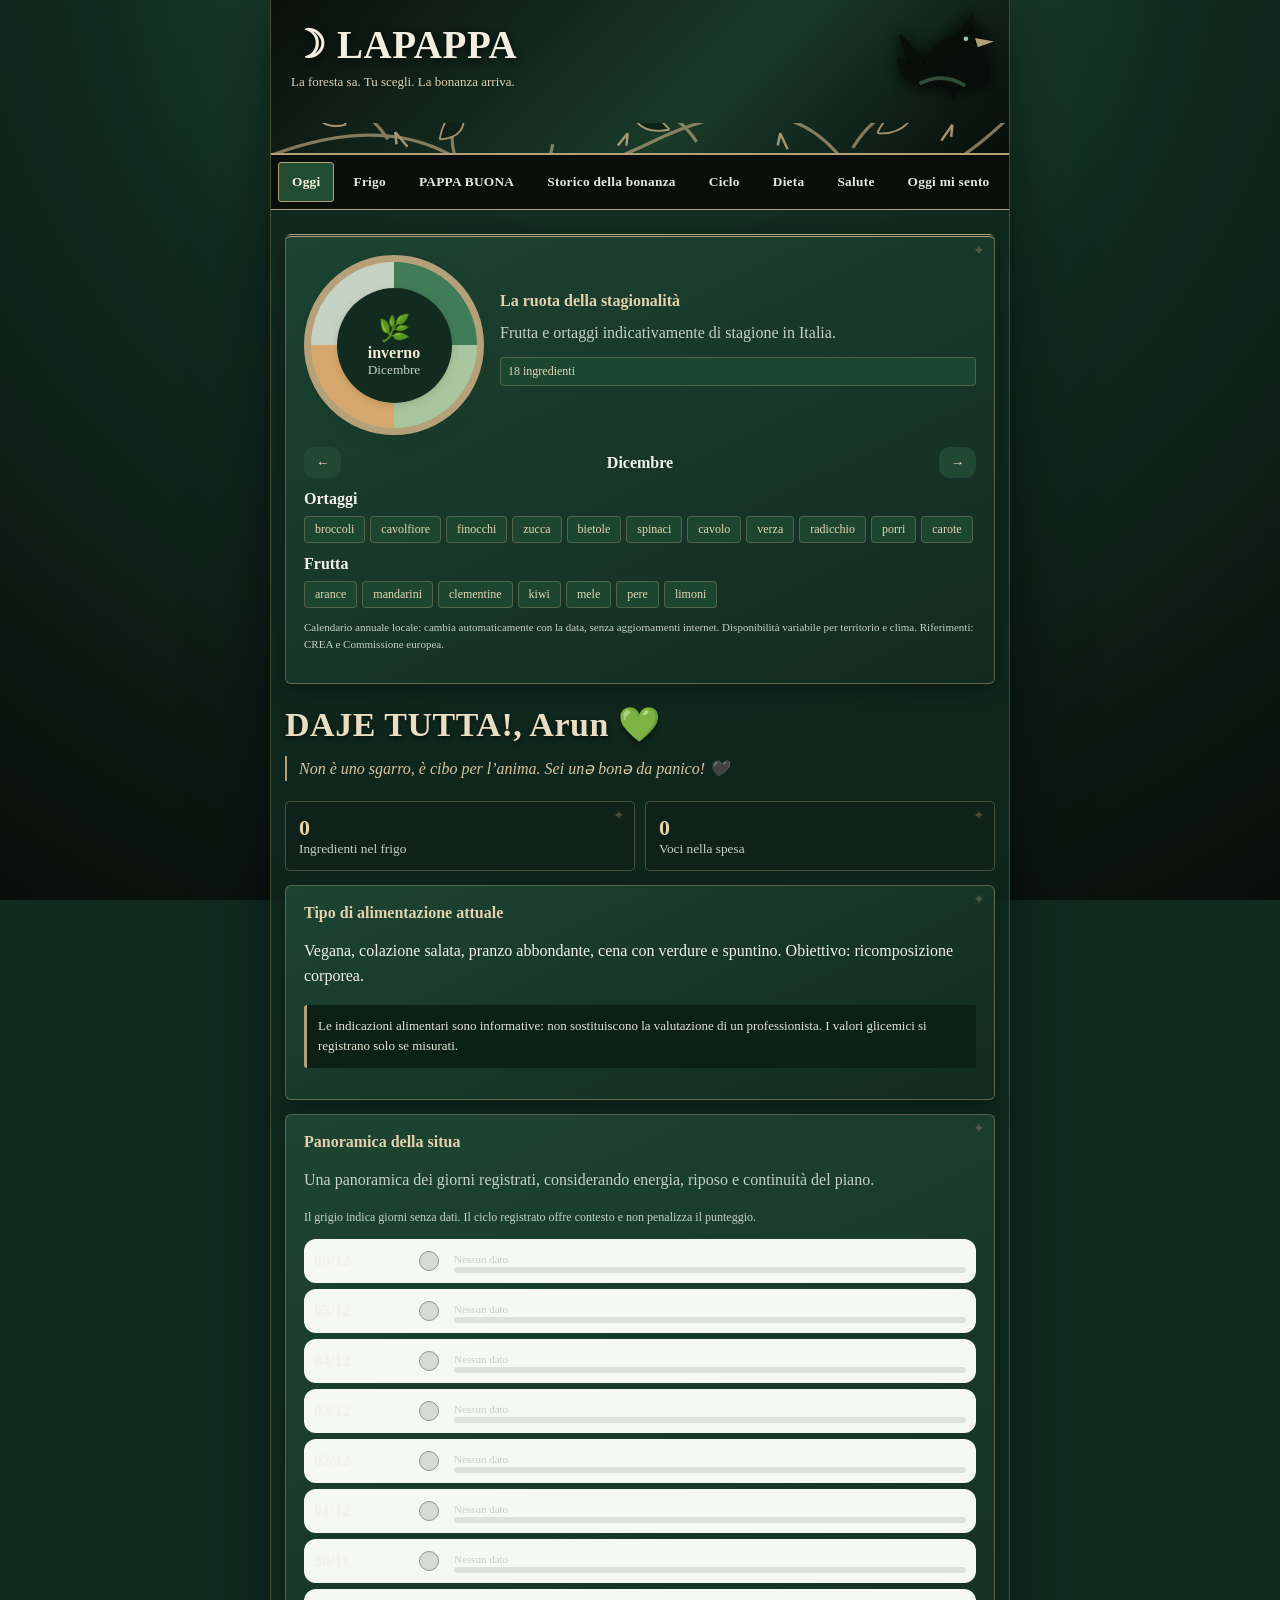
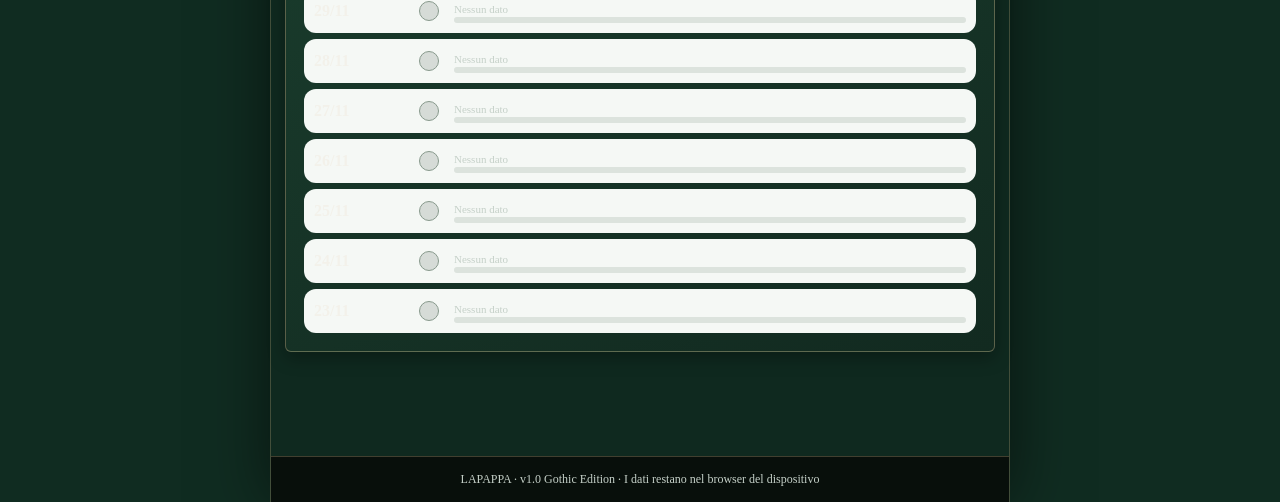
==== index.html @ c0e9f2d4 "Add files via upload" ====
<!doctype html><html lang="it"><head><meta charset="utf-8"><meta name="viewport" content="width=device-width,initial-scale=1,viewport-fit=cover"><meta name="theme-color" content="#102c21"><meta name="description" content="Frigo, ricette, salute e spesa in un unico posto"><link rel="manifest" href="manifest.webmanifest"><link rel="icon" href="icon.svg" type="image/svg+xml"><title>LAPAPPA · Gothic Edition</title><link rel="stylesheet" href="gothic.css?v=10"><style>:root{font-family:system-ui,-apple-system,sans-serif;color:#18201c;background:#102c21}*{box-sizing:border-box}body{margin:0}header{background:#153c2d;color:white;padding:22px 18px 20px}header h1{margin:0;font-size:26px;letter-spacing:-.8px}header p{margin:5px 0 0;color:#c8e1d1;font-size:13px}.shell{max-width:740px;margin:auto}nav{display:flex;overflow:auto;background:#101a15;padding:7px;gap:5px;position:sticky;top:0;z-index:3}nav button{background:transparent;color:#cbd8cf;border:0;border-radius:10px;padding:11px 13px;white-space:nowrap;font-weight:650}nav button.active{background:#78cc8d;color:#101a15}main{padding:18px 14px 90px}section{display:none}section.active{display:block}.card{background:#fff;border:1px solid #e1e6e1;border-radius:17px;padding:18px;margin:0 0 14px;box-shadow:0 2px 8px #00000008}h2{font-size:22px;margin:0 0 12px}h3{margin:0 0 10px;font-size:16px}p{line-height:1.5}.muted,small{color:#626c65}label{display:block;font-size:13px;font-weight:650;margin:10px 0 5px}input,select,textarea{width:100%;font:inherit;border:1px solid #ccd6cf;border-radius:10px;padding:11px;background:white;color:#18201c}textarea{min-height:100px}button.action{background:#1d6842;color:white;border:0;border-radius:11px;padding:12px 15px;font:inherit;font-weight:700;margin:10px 7px 0 0}button.secondary{background:#e7f1e9;color:#16472c}button.danger{background:#f7e8e7;color:#8c2823}ul{list-style:none;padding:0}li{padding:11px 0;border-bottom:1px solid #e7ece8;display:flex;justify-content:space-between;gap:8px;align-items:center}li:last-child{border:0}.pill{font-size:12px;background:#e5f4e9;color:#235b38;padding:4px 7px;border-radius:8px}.grid{display:grid;grid-template-columns:1fr 1fr;gap:10px}.metric{background:#eaf3ec;border-radius:12px;padding:13px}.metric strong{display:block;font-size:22px}.metric small{display:block}.hint{background:#eef5ef;border-left:3px solid #368a51;padding:11px;border-radius:8px;font-size:13px}.inline{display:flex;gap:8px;align-items:center}.inline input{width:auto}footer{padding:15px;text-align:center;font-size:12px;color:#667168}@media(max-width:380px){.grid{grid-template-columns:1fr}} </style></head><body><div class="shell"><header><h1>☽ LAPAPPA</h1><p>La foresta sa. Tu scegli. La bonanza arriva.</p></header><nav id="nav"></nav><main>
<section id="home"><div class="card" id="seasonalityHome"></div><h2>DAJE TUTTA!, Arun 💚</h2><p class="muted" id="brandQuote">Non è uno sgarro, è cibo per l’anima. Sei unə bonə da panico! 🖤</p><div class="grid"><div class="metric"><strong id="numFridge">0</strong><small>Ingredienti nel frigo</small></div><div class="metric"><strong id="numShop">0</strong><small>Voci nella spesa</small></div></div><div class="card" style="margin-top:14px"><h3>Tipo di alimentazione attuale</h3><p>Vegana, colazione salata, pranzo abbondante, cena con verdure e spuntino. Obiettivo: ricomposizione corporea.</p><p class="hint">Le indicazioni alimentari sono informative: non sostituiscono la valutazione di un professionista. I valori glicemici si registrano solo se misurati.</p></div><div class="card"><h3>Panoramica della situa</h3><p class="muted">Una panoramica dei giorni registrati, considerando energia, riposo e continuità del piano.</p><div id="wellbeingHome"></div></div></section>
<section id="frigo"><h2>Il mio frigo</h2><div class="card"><h3>🦇 La dispensa della foresta</h3><p class="muted">Asian market o discount: segna ciò che hai e lascialo entrare nei piatti.</p><details id="marketGuide"><summary>Ingredienti che ti piacciono e idee per ampliare le scorte</summary><p>Tofu normale, seta e affumicato · miso · shiitake, wood ear e funghi freschi · udon e noodles · riso · latte di cocco · seitan · tortellini veg · affettati vegetali · cicoria · lattuga · zucca · cetrioli · avocado · Wasa · gallette · latte di soia al cioccolato/proteico · barbecue affumicata · soia · teriyaki · sriracha · maionese veg.</p><p class="muted">Prova anche: pak choi, germogli, alghe nori, zenzero, edamame in piccole porzioni, tofu skin, daikon, soba e cavolo cinese. Verifica ingredienti e allergeni in etichetta.</p></details></div><div class="card"><label>Ingrediente</label><input id="foodName" placeholder="Es. tofu"><div class="grid"><div><label>Quantità</label><input id="foodQty" placeholder="Es. 400"></div><div><label>Unità</label><select id="foodUnit"><option>g</option><option>ml</option><option>pz</option></select></div></div><label>Scadenza (facoltativa)</label><input type="date" id="foodDate"><button class="action" onclick="addFood()">+ Aggiungi</button></div><div class="card"><h3>Disponibili</h3><ul id="foodList"></ul></div></section>
<section id="ricette"><h2>PAPPA BUONA 🍲</h2></section>
<section id="bonanza"><h2>📸 Storico della bonanza</h2><div class="card" id="bonanzaApp"></div></section>
<section id="ciclo"><h2>🌙 Calendario del ciclo</h2><div class="card" id="cicloApp"></div></section><section id="dieta"><h2>La mia dieta</h2><div class="card"><label>Alimentazione</label><select id="dietType"><option>Vegana</option><option>Vegetariana</option><option>Onnivora</option></select><label>Obiettivo</label><select id="dietGoal"><option>Ricomposizione corporea</option><option>Mantenimento</option><option>Benessere e regolarità</option></select><label>Budget settimanale (€)</label><input type="number" min="0" id="dietBudget"><label>Pasti al giorno</label><input type="number" min="1" max="8" id="dietMeals"><label>Preferenze, intolleranze e cibi da evitare</label><textarea id="dietPrefs"></textarea><button class="action" onclick="saveDiet()">Salva impostazioni</button></div></section>
<section id="salute"><h2>Salute</h2><div class="card"><p class="hint">Per ora registra solo i valori che desideri. Non pubblicare referti sensibili sul repository o su servizi esterni senza valutare la privacy. La lettura PDF automatica non è ancora disponibile.</p><label>Data dell'esame</label><input id="labDate" type="date"><label>Parametro</label><input id="labName" placeholder="Es. ferritina"><div class="grid"><div><label>Valore</label><input id="labValue" placeholder="Es. 35"></div><div><label>Unità</label><input id="labUnit" placeholder="Es. ng/mL"></div></div><label>Intervallo del laboratorio (facoltativo)</label><input id="labRange" placeholder="Es. 15–150"><button class="action" onclick="addLab()">Salva valore</button><ul id="labList"></ul></div></section>
<section id="diario"><h2>Oggi mi sento</h2><div class="card"><label>Data</label><input id="logDate" type="date"><label>Momento</label><select id="logTime"><option>Mattina</option><option>Pranzo</option><option>Pomeriggio</option><option>Sera</option></select><div class="grid"><div><label>Fame (1–10)</label><input id="logHunger" type="number" min="1" max="10" value="5"></div><div><label>Energia (1–10)</label><input id="logEnergy" type="number" min="1" max="10" value="5"></div><div><label>Gonfiore (1–10)</label><input id="logBloat" type="number" min="1" max="10" value="5"></div><div><label>Stress (1–10)</label><input id="logStress" type="number" min="1" max="10" value="5"></div></div><label>Glicemia misurata, mg/dL (facoltativa)</label><input id="logGlucose" type="number" min="0" placeholder="Solo se misurata"><button class="action" onclick="addLog()">Registra</button><ul id="logList"></ul></div><div class="card" id="sleepArea"><h3>🌙 Come hai dormito?</h3><label>Giorno del risveglio</label><input type="date" id="sleepDate"><label>Ore di sonno</label><input type="number" id="sleepHours" min="0" max="24" step="0.25" placeholder="Es. 7.5"><label>Qualità del sonno (1–5)</label><select id="sleepQuality"><option value="1">1 · Pessima</option><option value="2">2 · Scarsa</option><option value="3" selected>3 · Così così</option><option value="4">4 · Buona</option><option value="5">5 · Ottima</option></select><label>Descrizioni del sonno (puoi sceglierne più di una)</label><select id="sleepTags" multiple size="7"></select><p class="muted" style="font-size:12px">Da telefono tieni premuto o seleziona più voci dove supportato. Le descrizioni cambiano con il voto.</p><button class="action" id="sleepSave" type="button">Salva il sonno</button><div id="sleepHistory"></div></div></section>
<section id="spesa"><h2>Lista della spesa</h2><div class="card"><label>Prodotto da comprare</label><input id="shopName" placeholder="Es. lenticchie rosse"><label>Quantità</label><input id="shopQty" placeholder="Es. 500 g"><button class="action" onclick="addShop()">+ Aggiungi</button><ul id="shopList"></ul></div><div class="card"><h3>Backup dei tuoi dati</h3><p class="muted">Esporta un file JSON locale. Contiene dati in chiaro, anche sanitari: custodiscilo con attenzione.</p><button class="action secondary" onclick="exportData()">Esporta backup</button><label>Ripristina backup JSON</label><input type="file" id="restoreFile" accept="application/json,.json" onchange="restoreData(event)"><button class="action danger" onclick="clearAll()">Cancella tutti i dati</button></div></section>
</main><footer>LAPAPPA · v1.0 Gothic Edition · I dati restano nel browser del dispositivo</footer></div><script src="app.js?v=10"></script><script src="sleep.js?v=10"></script><script src="cycle.js?v=10"></script><script src="seasonality.js?v=10"></script><script src="recipes800.js?v=10"></script><script src="recipes_market.js?v=10"></script><script src="calendar.js?v=10"></script><script src="bonanza.js?v=10"></script><script src="wellbeing.js?v=10"></script></body></html>
---- gothic.css ----
/* Gothic forest · mobile-first · no external fonts or trackers. Palette 60 forest / 20 black / 15 antique bronze / 5 ivory. */
:root{--forest:#102c21;--forest-light:#1c4b35;--black:#090e0b;--bronze:#b5a079;--white:#f3f1ea;--mist:#c5d0c8;--line:#58735e;--shadow:rgba(0,0,0,.3);font-family:Georgia,"Times New Roman",serif!important;color:var(--white)!important;background:var(--forest)!important;color-scheme:dark}
body{background:radial-gradient(circle at 50% -10%,#326145 0%,#102c21 45%,#090e0b 100%) fixed!important;color:var(--white)!important;min-height:100vh}
.shell{max-width:920px;border-left:1px solid #b5a0794f;border-right:1px solid #b5a0794f;min-height:100vh;background:#10291fd9;box-shadow:0 0 60px #0008}
header{background:linear-gradient(135deg,#0a100c,#193a29 60%,#080d09)!important;min-height:155px;position:relative;overflow:hidden;border-bottom:2px solid var(--bronze);padding:23px 100px 35px 20px!important}
header:before{content:"";position:absolute;right:-8px;top:0;width:126px;height:120px;background:url('raven.svg') center/contain no-repeat;filter:drop-shadow(0 0 8px #000);opacity:.94;pointer-events:none}
header:after{content:"";position:absolute;bottom:-15px;left:0;width:100%;height:45px;background:url('bramble.svg') center/cover no-repeat;pointer-events:none;opacity:.9}
header h1{font-size:clamp(25px,5.4vw,39px)!important;line-height:1.13;letter-spacing:.015em!important;color:#f4eee0!important;text-shadow:0 2px 8px #000c}
header p{color:#dfd1b4!important;font-size:13px!important;line-height:1.5}
nav{background:#080f0b!important;border-bottom:1px solid var(--bronze);scrollbar-color:#b5a079 #0b190f}
nav button{font-family:Georgia,serif!important;color:#e6e8df!important;border-radius:3px!important;border:1px solid transparent!important;letter-spacing:.02em}
nav button.active{background:#234c35!important;color:#f9f1dc!important;border:1px solid var(--bronze)!important}
main{padding-top:24px!important}
main>section>h2, main>section>h2:first-child{font-size:clamp(25px,5vw,34px)!important;font-weight:700;color:#e9ddc2!important;letter-spacing:.015em;text-shadow:0 2px 4px #0009}
h2,h3{font-family:Georgia,serif!important}h3{color:#e3d2ac!important}p{line-height:1.58!important}
.card{position:relative;background:linear-gradient(155deg,#1d4432,#122a20)!important;border:1px solid #b5a07970!important;border-radius:6px!important;color:var(--white)!important;box-shadow:0 6px 18px var(--shadow)!important}
.card::before,.metric::before{content:"✦";position:absolute;top:5px;right:9px;color:#b5a07955;font-size:14px;pointer-events:none}
.metric{position:relative;background:#0e2219!important;border:1px solid #8d896d77;border-radius:5px!important}.metric strong{color:#e5d3ac!important}
.muted,small,.minicap,footer{color:#c5d0c8!important}label{color:#ebe3d0!important}input,select,textarea{background:#091b13!important;border:1px solid #8da08d!important;color:#f6f3e9!important;border-radius:4px!important}input::placeholder,textarea::placeholder{color:#a4b1a6!important}option{background:#102c21;color:#fff}input:focus,select:focus,textarea:focus,button:focus-visible{outline:2px solid #d1b880!important;outline-offset:2px}
button.action{background:#32694a!important;border:1px solid #c0aa7e!important;color:#fff8e7!important;border-radius:4px!important;font-family:Georgia,serif!important;box-shadow:0 3px 0 #07140c!important}button.action.secondary{background:#173b2a!important;color:#f3e8d2!important}button.action.danger{background:#492626!important;border-color:#c39a90!important}button:disabled{opacity:.45!important}
.pill,.season-chip{background:#1d4631!important;color:#e4d5b3!important;border:1px solid #b5a07955!important;border-radius:4px!important}
.hint,.inline-note{background:#0b2117!important;border-left:3px solid #b5a079!important;color:#e2e3d7!important;border-radius:3px!important}
li{border-bottom-color:#a3a48a55!important}footer{background:#080f0b;border-top:1px solid #b5a07955}
.weekbar .daytab,.daytab{background:#11281d!important;color:#f1e9d7!important;border-color:#a2916c!important;border-radius:4px!important}.daytab.on{background:#3a6b48!important;color:white!important}
.mealcard{background:#0f281c!important;border-color:#987e5c!important;border-radius:5px!important}.mealcard summary{color:#f2eadd!important}.mealbody{color:#e7ede3!important}.missing{color:#e6c59e!important}
.qualityTrack{background:#08160f!important}.qualityTrack>div{background:linear-gradient(90deg,#4d7b55,#a7b78b)!important}.scoreBig{color:#e0d0a9!important}.season-wheel{border-color:#b5a079!important}.season-core{background:#112b1f!important;color:#f5e9d4!important}.season-months button{background:#214832!important;color:#f1e4ca!important;border:1px solid #b5a07966}
#home>h2{margin-top:20px}#home>.grid{margin-top:18px}#seasonalityHome{border-top:3px double #b5a079!important}
#brandQuote{font-style:italic;color:#d7c49f!important;border-left:2px solid #b5a079;padding-left:12px;margin:8px 0 20px}
#marketGuide{margin-top:12px}#marketGuide summary{cursor:pointer;font-weight:bold;color:#e6d5b4;padding:5px 0}#marketGuide .season-chip{display:inline-block;margin:3px}
.sauce-note{background:#2a311f;border-left:3px solid #c5a46b;padding:12px;border-radius:3px;margin:12px 0;font-size:13px;color:#f3e5c7}
@media(max-width:520px){header{padding-right:90px!important}header:before{width:92px;height:95px}nav button{padding:9px 10px!important}.card{padding:14px!important}main{padding:15px 11px 80px!important}}
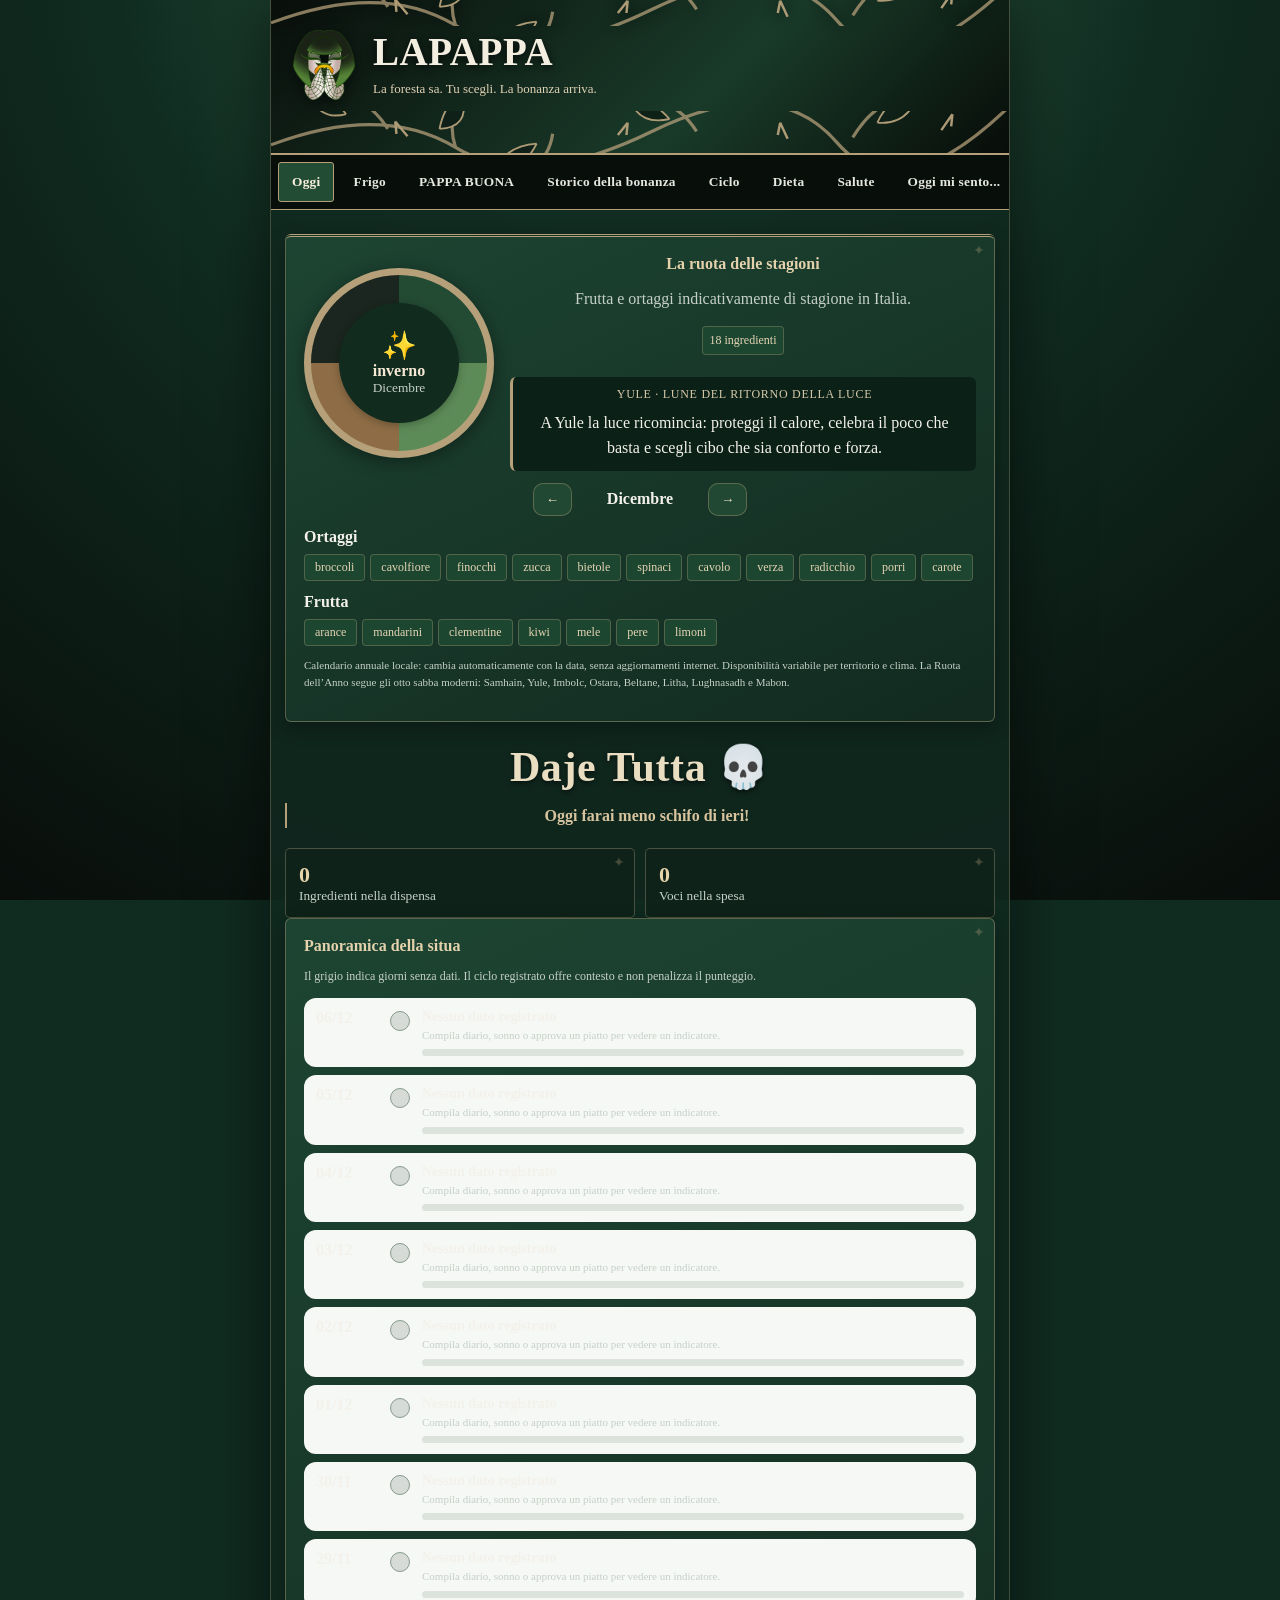
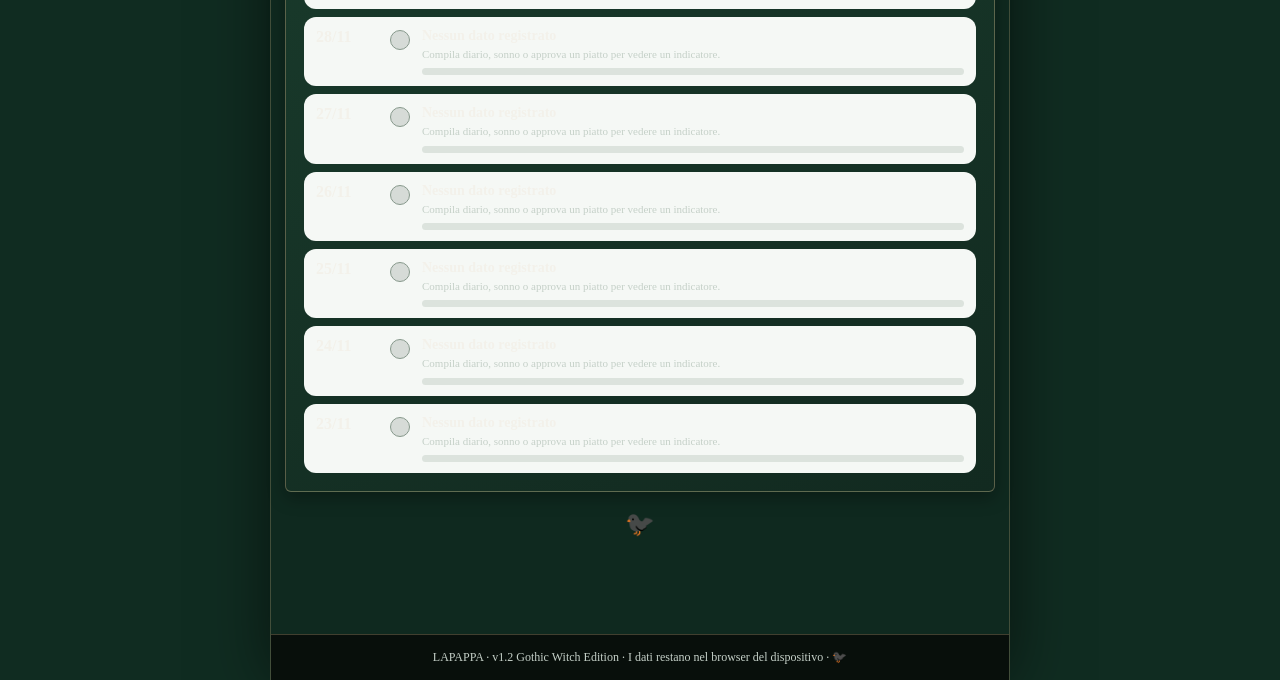
==== commit 7d9fa3d6: "Add files via upload" ====
--- a/index.html
+++ b/index.html
@@ -1,10 +1,11 @@
-<!doctype html><html lang="it"><head><meta charset="utf-8"><meta name="viewport" content="width=device-width,initial-scale=1,viewport-fit=cover"><meta name="theme-color" content="#102c21"><meta name="description" content="Frigo, ricette, salute e spesa in un unico posto"><link rel="manifest" href="manifest.webmanifest"><link rel="icon" href="icon.svg" type="image/svg+xml"><title>LAPAPPA · Gothic Edition</title><link rel="stylesheet" href="gothic.css?v=10"><style>:root{font-family:system-ui,-apple-system,sans-serif;color:#18201c;background:#102c21}*{box-sizing:border-box}body{margin:0}header{background:#153c2d;color:white;padding:22px 18px 20px}header h1{margin:0;font-size:26px;letter-spacing:-.8px}header p{margin:5px 0 0;color:#c8e1d1;font-size:13px}.shell{max-width:740px;margin:auto}nav{display:flex;overflow:auto;background:#101a15;padding:7px;gap:5px;position:sticky;top:0;z-index:3}nav button{background:transparent;color:#cbd8cf;border:0;border-radius:10px;padding:11px 13px;white-space:nowrap;font-weight:650}nav button.active{background:#78cc8d;color:#101a15}main{padding:18px 14px 90px}section{display:none}section.active{display:block}.card{background:#fff;border:1px solid #e1e6e1;border-radius:17px;padding:18px;margin:0 0 14px;box-shadow:0 2px 8px #00000008}h2{font-size:22px;margin:0 0 12px}h3{margin:0 0 10px;font-size:16px}p{line-height:1.5}.muted,small{color:#626c65}label{display:block;font-size:13px;font-weight:650;margin:10px 0 5px}input,select,textarea{width:100%;font:inherit;border:1px solid #ccd6cf;border-radius:10px;padding:11px;background:white;color:#18201c}textarea{min-height:100px}button.action{background:#1d6842;color:white;border:0;border-radius:11px;padding:12px 15px;font:inherit;font-weight:700;margin:10px 7px 0 0}button.secondary{background:#e7f1e9;color:#16472c}button.danger{background:#f7e8e7;color:#8c2823}ul{list-style:none;padding:0}li{padding:11px 0;border-bottom:1px solid #e7ece8;display:flex;justify-content:space-between;gap:8px;align-items:center}li:last-child{border:0}.pill{font-size:12px;background:#e5f4e9;color:#235b38;padding:4px 7px;border-radius:8px}.grid{display:grid;grid-template-columns:1fr 1fr;gap:10px}.metric{background:#eaf3ec;border-radius:12px;padding:13px}.metric strong{display:block;font-size:22px}.metric small{display:block}.hint{background:#eef5ef;border-left:3px solid #368a51;padding:11px;border-radius:8px;font-size:13px}.inline{display:flex;gap:8px;align-items:center}.inline input{width:auto}footer{padding:15px;text-align:center;font-size:12px;color:#667168}@media(max-width:380px){.grid{grid-template-columns:1fr}} </style></head><body><div class="shell"><header><h1>☽ LAPAPPA</h1><p>La foresta sa. Tu scegli. La bonanza arriva.</p></header><nav id="nav"></nav><main>
-<section id="home"><div class="card" id="seasonalityHome"></div><h2>DAJE TUTTA!, Arun 💚</h2><p class="muted" id="brandQuote">Non è uno sgarro, è cibo per l’anima. Sei unə bonə da panico! 🖤</p><div class="grid"><div class="metric"><strong id="numFridge">0</strong><small>Ingredienti nel frigo</small></div><div class="metric"><strong id="numShop">0</strong><small>Voci nella spesa</small></div></div><div class="card" style="margin-top:14px"><h3>Tipo di alimentazione attuale</h3><p>Vegana, colazione salata, pranzo abbondante, cena con verdure e spuntino. Obiettivo: ricomposizione corporea.</p><p class="hint">Le indicazioni alimentari sono informative: non sostituiscono la valutazione di un professionista. I valori glicemici si registrano solo se misurati.</p></div><div class="card"><h3>Panoramica della situa</h3><p class="muted">Una panoramica dei giorni registrati, considerando energia, riposo e continuità del piano.</p><div id="wellbeingHome"></div></div></section>
-<section id="frigo"><h2>Il mio frigo</h2><div class="card"><h3>🦇 La dispensa della foresta</h3><p class="muted">Asian market o discount: segna ciò che hai e lascialo entrare nei piatti.</p><details id="marketGuide"><summary>Ingredienti che ti piacciono e idee per ampliare le scorte</summary><p>Tofu normale, seta e affumicato · miso · shiitake, wood ear e funghi freschi · udon e noodles · riso · latte di cocco · seitan · tortellini veg · affettati vegetali · cicoria · lattuga · zucca · cetrioli · avocado · Wasa · gallette · latte di soia al cioccolato/proteico · barbecue affumicata · soia · teriyaki · sriracha · maionese veg.</p><p class="muted">Prova anche: pak choi, germogli, alghe nori, zenzero, edamame in piccole porzioni, tofu skin, daikon, soba e cavolo cinese. Verifica ingredienti e allergeni in etichetta.</p></details></div><div class="card"><label>Ingrediente</label><input id="foodName" placeholder="Es. tofu"><div class="grid"><div><label>Quantità</label><input id="foodQty" placeholder="Es. 400"></div><div><label>Unità</label><select id="foodUnit"><option>g</option><option>ml</option><option>pz</option></select></div></div><label>Scadenza (facoltativa)</label><input type="date" id="foodDate"><button class="action" onclick="addFood()">+ Aggiungi</button></div><div class="card"><h3>Disponibili</h3><ul id="foodList"></ul></div></section>
+<!doctype html><html lang="it"><head><meta charset="utf-8"><meta name="viewport" content="width=device-width,initial-scale=1,viewport-fit=cover"><meta name="theme-color" content="#102c21"><meta name="description" content="Frigo, ricette, salute e spesa in un unico posto"><link rel="manifest" href="manifest.webmanifest"><link rel="icon" href="lapappa-logo-192.png" type="image/png"><title>LAPAPPA · Gothic Witch Edition</title><link rel="stylesheet" href="gothic.css?v=12"><style>:root{font-family:system-ui,-apple-system,sans-serif;color:#18201c;background:#102c21}*{box-sizing:border-box}body{margin:0}header{background:#153c2d;color:white;padding:22px 18px 20px}header h1{margin:0;font-size:26px;letter-spacing:-.8px}header p{margin:5px 0 0;color:#c8e1d1;font-size:13px}.shell{max-width:740px;margin:auto}nav{display:flex;overflow:auto;background:#101a15;padding:7px;gap:5px;position:sticky;top:0;z-index:3}nav button{background:transparent;color:#cbd8cf;border:0;border-radius:10px;padding:11px 13px;white-space:nowrap;font-weight:650}nav button.active{background:#78cc8d;color:#101a15}main{padding:18px 14px 90px}section{display:none}section.active{display:block}.card{background:#fff;border:1px solid #e1e6e1;border-radius:17px;padding:18px;margin:0 0 14px;box-shadow:0 2px 8px #00000008}h2{font-size:22px;margin:0 0 12px}h3{margin:0 0 10px;font-size:16px}p{line-height:1.5}.muted,small{color:#626c65}label{display:block;font-size:13px;font-weight:650;margin:10px 0 5px}input,select,textarea{width:100%;font:inherit;border:1px solid #ccd6cf;border-radius:10px;padding:11px;background:white;color:#18201c}textarea{min-height:100px}button.action{background:#1d6842;color:white;border:0;border-radius:11px;padding:12px 15px;font:inherit;font-weight:700;margin:10px 7px 0 0}button.secondary{background:#e7f1e9;color:#16472c}button.danger{background:#f7e8e7;color:#8c2823}ul{list-style:none;padding:0}li{padding:11px 0;border-bottom:1px solid #e7ece8;display:flex;justify-content:space-between;gap:8px;align-items:center}li:last-child{border:0}.pill{font-size:12px;background:#e5f4e9;color:#235b38;padding:4px 7px;border-radius:8px}.grid{display:grid;grid-template-columns:1fr 1fr;gap:10px}.metric{background:#eaf3ec;border-radius:12px;padding:13px}.metric strong{display:block;font-size:22px}.metric small{display:block}.hint{background:#eef5ef;border-left:3px solid #368a51;padding:11px;border-radius:8px;font-size:13px}.inline{display:flex;gap:8px;align-items:center}.inline input{width:auto}footer{padding:15px;text-align:center;font-size:12px;color:#667168}@media(max-width:380px){.grid{grid-template-columns:1fr}}</style></head><body><div class="shell"><header><div class="brandwrap"><img src="lapappa-logo.png" alt="Logo LAPAPPA" class="brand-logo"><div><h1>LAPAPPA</h1><p>La foresta sa. Tu scegli. La bonanza arriva.</p></div></div></header><nav id="nav"></nav><main>
+<section id="home"><div class="card" id="seasonalityHome"></div><h2>Daje Tutta 💀</h2><p class="muted" id="brandQuote">Oggi farai meno schifo di ieri!</p><div class="grid"><div class="metric"><strong id="numFridge">0</strong><small>Ingredienti nella dispensa</small></div><div class="metric"><strong id="numShop">0</strong><small>Voci nella spesa</small></div></div><div class="card"><h3>Panoramica della situa</h3><div id="wellbeingHome"></div></div></section>
+<section id="frigo"><h2>La tua dispensa</h2><div class="card"><h3>🧺 La pappa più magica nasce dagli ingredienti più vari!</h3><p class="muted">Segna gli ingredienti che ti piacciono e lascia che entrino nei tuoi piatti.</p><details id="marketGuide"><summary>Ingredienti che ti piacciono</summary><p>Tofu normale, seta e affumicato · miso · shiitake, wood ear e funghi freschi · udon e noodles · riso · latte di cocco · seitan · tortellini veg · affettati vegetali · cicoria · lattuga · zucca · cetrioli · avocado · Wasa · gallette · latte di soia al cioccolato/proteico · barbecue affumicata · soia · teriyaki · sriracha · maionese veg.</p><p class="muted">Puoi aggiungere anche pak choi, germogli, alghe nori, zenzero, tofu skin, daikon, soba e cavolo cinese.</p></details></div><div class="card"><label>Ingrediente</label><input id="foodName" placeholder="Es. tofu"><div class="grid"><div><label>Quantità</label><input id="foodQty" placeholder="Es. 400"></div><div><label>Unità</label><select id="foodUnit"><option>g</option><option>ml</option><option>pz</option></select></div></div><label>Scadenza (facoltativa)</label><input type="date" id="foodDate"><button class="action" onclick="addFood()">+ Aggiungi</button></div><div class="card pantry-card"><h3>Scaffali della dispensa</h3><ul id="foodList"></ul></div></section>
 <section id="ricette"><h2>PAPPA BUONA 🍲</h2></section>
 <section id="bonanza"><h2>📸 Storico della bonanza</h2><div class="card" id="bonanzaApp"></div></section>
-<section id="ciclo"><h2>🌙 Calendario del ciclo</h2><div class="card" id="cicloApp"></div></section><section id="dieta"><h2>La mia dieta</h2><div class="card"><label>Alimentazione</label><select id="dietType"><option>Vegana</option><option>Vegetariana</option><option>Onnivora</option></select><label>Obiettivo</label><select id="dietGoal"><option>Ricomposizione corporea</option><option>Mantenimento</option><option>Benessere e regolarità</option></select><label>Budget settimanale (€)</label><input type="number" min="0" id="dietBudget"><label>Pasti al giorno</label><input type="number" min="1" max="8" id="dietMeals"><label>Preferenze, intolleranze e cibi da evitare</label><textarea id="dietPrefs"></textarea><button class="action" onclick="saveDiet()">Salva impostazioni</button></div></section>
+<section id="ciclo"><h2>🌙 Calendario del ciclo</h2><div class="card" id="cicloApp"></div></section>
+<section id="dieta"><h2>La mia dieta</h2><div class="card"><label>Alimentazione</label><select id="dietType"><option>Vegana</option><option>Vegetariana</option><option>Onnivora</option></select><label>Obiettivo</label><select id="dietGoal"><option>Ricomposizione corporea</option><option>Mantenimento</option><option>Benessere e regolarità</option></select><label>Budget settimanale (€)</label><input type="number" min="0" id="dietBudget"><label>Pasti al giorno</label><input type="number" min="1" max="8" id="dietMeals"><label>Preferenze, intolleranze e cibi da evitare</label><textarea id="dietPrefs"></textarea><button class="action" onclick="saveDiet()">Salva impostazioni</button></div></section>
 <section id="salute"><h2>Salute</h2><div class="card"><p class="hint">Per ora registra solo i valori che desideri. Non pubblicare referti sensibili sul repository o su servizi esterni senza valutare la privacy. La lettura PDF automatica non è ancora disponibile.</p><label>Data dell'esame</label><input id="labDate" type="date"><label>Parametro</label><input id="labName" placeholder="Es. ferritina"><div class="grid"><div><label>Valore</label><input id="labValue" placeholder="Es. 35"></div><div><label>Unità</label><input id="labUnit" placeholder="Es. ng/mL"></div></div><label>Intervallo del laboratorio (facoltativo)</label><input id="labRange" placeholder="Es. 15–150"><button class="action" onclick="addLab()">Salva valore</button><ul id="labList"></ul></div></section>
-<section id="diario"><h2>Oggi mi sento</h2><div class="card"><label>Data</label><input id="logDate" type="date"><label>Momento</label><select id="logTime"><option>Mattina</option><option>Pranzo</option><option>Pomeriggio</option><option>Sera</option></select><div class="grid"><div><label>Fame (1–10)</label><input id="logHunger" type="number" min="1" max="10" value="5"></div><div><label>Energia (1–10)</label><input id="logEnergy" type="number" min="1" max="10" value="5"></div><div><label>Gonfiore (1–10)</label><input id="logBloat" type="number" min="1" max="10" value="5"></div><div><label>Stress (1–10)</label><input id="logStress" type="number" min="1" max="10" value="5"></div></div><label>Glicemia misurata, mg/dL (facoltativa)</label><input id="logGlucose" type="number" min="0" placeholder="Solo se misurata"><button class="action" onclick="addLog()">Registra</button><ul id="logList"></ul></div><div class="card" id="sleepArea"><h3>🌙 Come hai dormito?</h3><label>Giorno del risveglio</label><input type="date" id="sleepDate"><label>Ore di sonno</label><input type="number" id="sleepHours" min="0" max="24" step="0.25" placeholder="Es. 7.5"><label>Qualità del sonno (1–5)</label><select id="sleepQuality"><option value="1">1 · Pessima</option><option value="2">2 · Scarsa</option><option value="3" selected>3 · Così così</option><option value="4">4 · Buona</option><option value="5">5 · Ottima</option></select><label>Descrizioni del sonno (puoi sceglierne più di una)</label><select id="sleepTags" multiple size="7"></select><p class="muted" style="font-size:12px">Da telefono tieni premuto o seleziona più voci dove supportato. Le descrizioni cambiano con il voto.</p><button class="action" id="sleepSave" type="button">Salva il sonno</button><div id="sleepHistory"></div></div></section>
-<section id="spesa"><h2>Lista della spesa</h2><div class="card"><label>Prodotto da comprare</label><input id="shopName" placeholder="Es. lenticchie rosse"><label>Quantità</label><input id="shopQty" placeholder="Es. 500 g"><button class="action" onclick="addShop()">+ Aggiungi</button><ul id="shopList"></ul></div><div class="card"><h3>Backup dei tuoi dati</h3><p class="muted">Esporta un file JSON locale. Contiene dati in chiaro, anche sanitari: custodiscilo con attenzione.</p><button class="action secondary" onclick="exportData()">Esporta backup</button><label>Ripristina backup JSON</label><input type="file" id="restoreFile" accept="application/json,.json" onchange="restoreData(event)"><button class="action danger" onclick="clearAll()">Cancella tutti i dati</button></div></section>
-</main><footer>LAPAPPA · v1.0 Gothic Edition · I dati restano nel browser del dispositivo</footer></div><script src="app.js?v=10"></script><script src="sleep.js?v=10"></script><script src="cycle.js?v=10"></script><script src="seasonality.js?v=10"></script><script src="recipes800.js?v=10"></script><script src="recipes_market.js?v=10"></script><script src="calendar.js?v=10"></script><script src="bonanza.js?v=10"></script><script src="wellbeing.js?v=10"></script></body></html>
+<section id="diario"><h2>Oggi mi sento...</h2><div class="card"><label>Data</label><input id="logDate" type="date"><label>Momento</label><select id="logTime"><option>Mattina</option><option>Pranzo</option><option>Pomeriggio</option><option>Sera</option></select><div class="grid"><div><label>Fame (1–10)</label><input id="logHunger" type="number" min="1" max="10" value="5"></div><div><label>Energia (1–10)</label><input id="logEnergy" type="number" min="1" max="10" value="5"></div><div><label>Gonfiore (1–10)</label><input id="logBloat" type="number" min="1" max="10" value="5"></div><div><label>Stress (1–10)</label><input id="logStress" type="number" min="1" max="10" value="5"></div></div><label>Glicemia misurata, mg/dL (facoltativa)</label><input id="logGlucose" type="number" min="0" placeholder="Solo se misurata"><button class="action" onclick="addLog()">Registra</button><ul id="logList"></ul></div><div class="card" id="sleepArea"><h3>🌙 Come hai dormito?</h3><label>Giorno del risveglio</label><input type="date" id="sleepDate"><label>Ore di sonno</label><input type="number" id="sleepHours" min="0" max="24" step="0.25" placeholder="Es. 7.5"><label>Qualità del sonno (1–5)</label><select id="sleepQuality"><option value="1">1 · Pessima</option><option value="2">2 · Scarsa</option><option value="3" selected>3 · Così così</option><option value="4">4 · Buona</option><option value="5">5 · Ottima</option></select><label>Descrizioni del sonno (puoi sceglierne più di una)</label><select id="sleepTags" multiple size="7"></select><p class="muted" style="font-size:12px">Da telefono tieni premuto o seleziona più voci dove supportato. Le descrizioni cambiano con il voto.</p><button class="action" id="sleepSave" type="button">Salva il sonno</button><div id="sleepHistory"></div></div></section>
+<section id="spesa"><h2>Lista della spesa</h2><div class="card"><label>Prodotto da comprare</label><input id="shopName" placeholder="Es. lenticchie rosse"><label>Quantità</label><input id="shopQty" placeholder="Es. 500 g"><button class="action" onclick="addShop()">+ Aggiungi</button><ul id="shopList"></ul></div></section>
+</main><footer>LAPAPPA · v1.2 Gothic Witch Edition · I dati restano nel browser del dispositivo · 🐦‍⬛</footer></div><script src="app.js?v=12"></script><script src="sleep.js?v=12"></script><script src="cycle.js?v=12"></script><script src="seasonality.js?v=12"></script><script src="recipes800.js?v=12"></script><script src="recipes_market.js?v=12"></script><script src="calendar.js?v=12"></script><script src="bonanza.js?v=12"></script><script src="wellbeing.js?v=12"></script></body></html>
--- a/gothic.css
+++ b/gothic.css
@@ -29,3 +29,32 @@
 #marketGuide{margin-top:12px}#marketGuide summary{cursor:pointer;font-weight:bold;color:#e6d5b4;padding:5px 0}#marketGuide .season-chip{display:inline-block;margin:3px}
 .sauce-note{background:#2a311f;border-left:3px solid #c5a46b;padding:12px;border-radius:3px;margin:12px 0;font-size:13px;color:#f3e5c7}
 @media(max-width:520px){header{padding-right:90px!important}header:before{width:92px;height:95px}nav button{padding:9px 10px!important}.card{padding:14px!important}main{padding:15px 11px 80px!important}}
+
+
+/* v1.2 witchy restyle */
+header{padding:20px 18px 28px!important}
+header:before{content:"";position:absolute;top:0;left:0;width:100%;height:26px;background:url('bramble.svg') center/cover repeat-x;opacity:.95}
+header:after{content:"";position:absolute;bottom:-6px;left:0;width:100%;height:48px;background:url('bramble.svg') center/cover repeat-x;opacity:.95}
+.brandwrap{display:flex;align-items:center;gap:14px;position:relative;z-index:1;padding-top:10px}
+.brand-logo{width:70px;height:70px;object-fit:contain;filter:drop-shadow(0 4px 8px #0008)}
+header h1{margin:0}
+.season-layout{justify-content:center;text-align:center}
+.season-layout>div:last-child{display:flex;flex-direction:column;align-items:center}
+.season-months{justify-content:center}
+.season-wheel{margin-inline:auto}
+#home>h2{text-align:center;font-size:clamp(30px,6vw,42px)!important}
+#brandQuote{text-align:center;font-weight:700;font-style:normal}
+section::after{content:"🐦‍⬛";display:block;text-align:center;font-size:24px;opacity:.9;margin:18px 0 6px}
+#foodList{display:grid;gap:12px}
+#foodList li{display:block;border:1px solid #6b4d2d!important;border-radius:8px;padding:12px 14px;background:linear-gradient(180deg,#8c6239,#6f4b2b 58%,#5d3e23);box-shadow:inset 0 2px 0 #b28753;color:#fff4de}
+#foodList li .pill{display:inline-block;margin-left:6px;background:#f4ead5!important;color:#49321c!important;border-color:#6f4b2b!important}
+#foodList li small{display:block;color:#f1dfbf!important;margin-top:6px}
+.pantry-card{background:linear-gradient(180deg,#2d1d12,#1a120d)!important}
+.mealcard{background:linear-gradient(180deg,#173124,#102118)!important;border-color:#c0aa7e!important}
+.mealcard summary{align-items:center}
+.mealhead{display:flex;align-items:center;gap:12px}
+.meal-sticker{width:38px;height:38px;border-radius:8px;background:#23402d;border:1px solid #b5a079;display:flex;align-items:center;justify-content:center;font-size:20px;flex:0 0 38px;box-shadow:inset 0 1px 0 #ffffff1a}
+.mealtext small{color:#d6ccb7}
+.mealbody{background:#0d1c15;border-top:1px solid #b5a07933}
+.extra-quote{font-weight:700;color:#e9ddc2!important}
+@media(max-width:520px){.brand-logo{width:58px;height:58px}.brandwrap{gap:10px}}
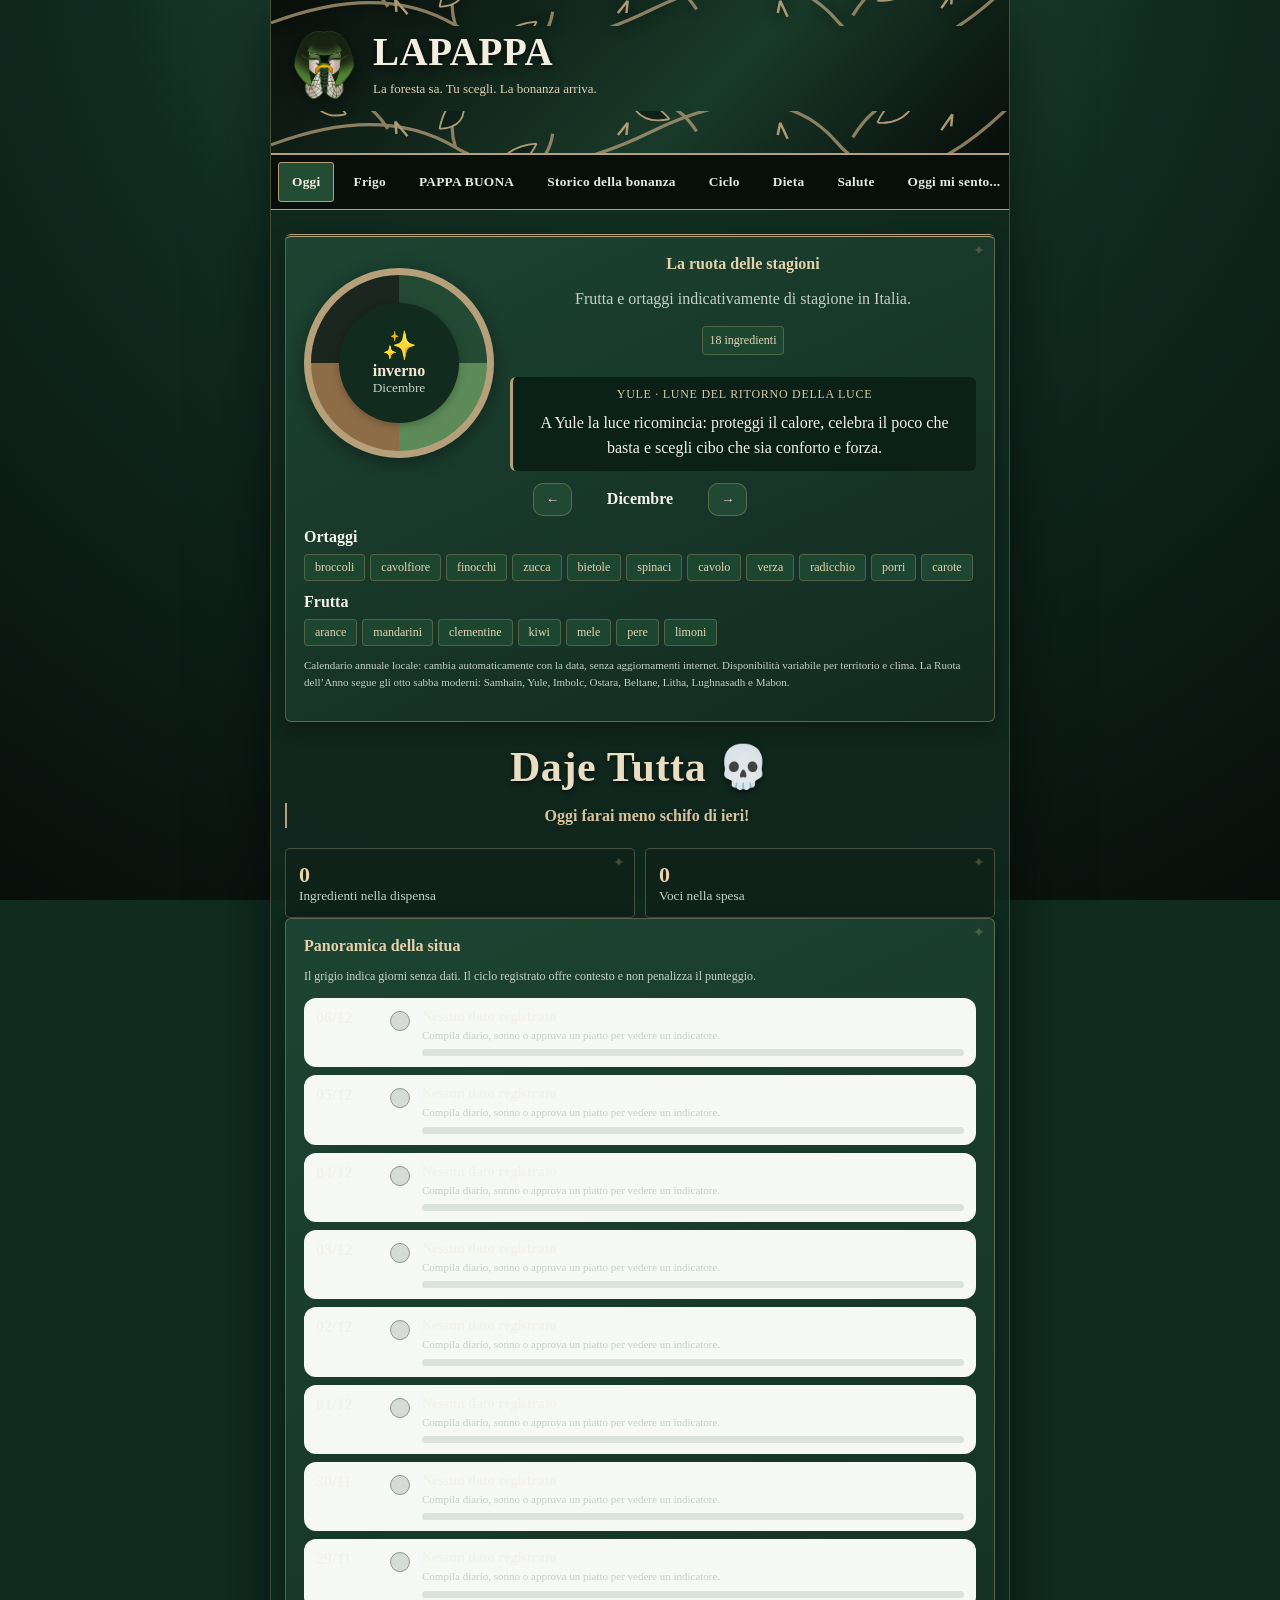
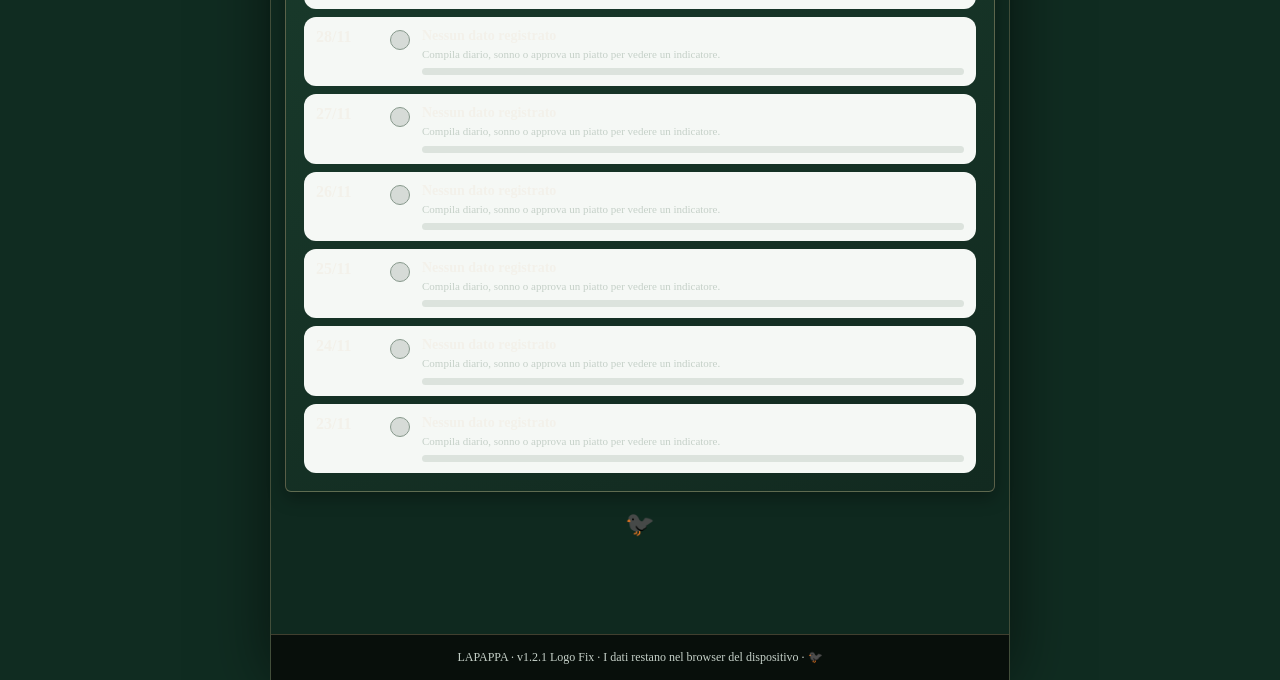
==== commit b7ae4535: "Add files via upload" ====
--- a/index.html
+++ b/index.html
@@ -1,4 +1,4 @@
-<!doctype html><html lang="it"><head><meta charset="utf-8"><meta name="viewport" content="width=device-width,initial-scale=1,viewport-fit=cover"><meta name="theme-color" content="#102c21"><meta name="description" content="Frigo, ricette, salute e spesa in un unico posto"><link rel="manifest" href="manifest.webmanifest"><link rel="icon" href="lapappa-logo-192.png" type="image/png"><title>LAPAPPA · Gothic Witch Edition</title><link rel="stylesheet" href="gothic.css?v=12"><style>:root{font-family:system-ui,-apple-system,sans-serif;color:#18201c;background:#102c21}*{box-sizing:border-box}body{margin:0}header{background:#153c2d;color:white;padding:22px 18px 20px}header h1{margin:0;font-size:26px;letter-spacing:-.8px}header p{margin:5px 0 0;color:#c8e1d1;font-size:13px}.shell{max-width:740px;margin:auto}nav{display:flex;overflow:auto;background:#101a15;padding:7px;gap:5px;position:sticky;top:0;z-index:3}nav button{background:transparent;color:#cbd8cf;border:0;border-radius:10px;padding:11px 13px;white-space:nowrap;font-weight:650}nav button.active{background:#78cc8d;color:#101a15}main{padding:18px 14px 90px}section{display:none}section.active{display:block}.card{background:#fff;border:1px solid #e1e6e1;border-radius:17px;padding:18px;margin:0 0 14px;box-shadow:0 2px 8px #00000008}h2{font-size:22px;margin:0 0 12px}h3{margin:0 0 10px;font-size:16px}p{line-height:1.5}.muted,small{color:#626c65}label{display:block;font-size:13px;font-weight:650;margin:10px 0 5px}input,select,textarea{width:100%;font:inherit;border:1px solid #ccd6cf;border-radius:10px;padding:11px;background:white;color:#18201c}textarea{min-height:100px}button.action{background:#1d6842;color:white;border:0;border-radius:11px;padding:12px 15px;font:inherit;font-weight:700;margin:10px 7px 0 0}button.secondary{background:#e7f1e9;color:#16472c}button.danger{background:#f7e8e7;color:#8c2823}ul{list-style:none;padding:0}li{padding:11px 0;border-bottom:1px solid #e7ece8;display:flex;justify-content:space-between;gap:8px;align-items:center}li:last-child{border:0}.pill{font-size:12px;background:#e5f4e9;color:#235b38;padding:4px 7px;border-radius:8px}.grid{display:grid;grid-template-columns:1fr 1fr;gap:10px}.metric{background:#eaf3ec;border-radius:12px;padding:13px}.metric strong{display:block;font-size:22px}.metric small{display:block}.hint{background:#eef5ef;border-left:3px solid #368a51;padding:11px;border-radius:8px;font-size:13px}.inline{display:flex;gap:8px;align-items:center}.inline input{width:auto}footer{padding:15px;text-align:center;font-size:12px;color:#667168}@media(max-width:380px){.grid{grid-template-columns:1fr}}</style></head><body><div class="shell"><header><div class="brandwrap"><img src="lapappa-logo.png" alt="Logo LAPAPPA" class="brand-logo"><div><h1>LAPAPPA</h1><p>La foresta sa. Tu scegli. La bonanza arriva.</p></div></div></header><nav id="nav"></nav><main>
+<!doctype html><html lang="it"><head><meta charset="utf-8"><meta name="viewport" content="width=device-width,initial-scale=1,viewport-fit=cover"><meta name="theme-color" content="#102c21"><meta name="description" content="Frigo, ricette, salute e spesa in un unico posto"><link rel="manifest" href="manifest.webmanifest"><link rel="icon" href="lapappa-logo-192.png" type="image/png"><title>LAPAPPA · Gothic Witch Edition</title><link rel="stylesheet" href="gothic.css?v=121"><style>:root{font-family:system-ui,-apple-system,sans-serif;color:#18201c;background:#102c21}*{box-sizing:border-box}body{margin:0}header{background:#153c2d;color:white;padding:22px 18px 20px}header h1{margin:0;font-size:26px;letter-spacing:-.8px}header p{margin:5px 0 0;color:#c8e1d1;font-size:13px}.shell{max-width:740px;margin:auto}nav{display:flex;overflow:auto;background:#101a15;padding:7px;gap:5px;position:sticky;top:0;z-index:3}nav button{background:transparent;color:#cbd8cf;border:0;border-radius:10px;padding:11px 13px;white-space:nowrap;font-weight:650}nav button.active{background:#78cc8d;color:#101a15}main{padding:18px 14px 90px}section{display:none}section.active{display:block}.card{background:#fff;border:1px solid #e1e6e1;border-radius:17px;padding:18px;margin:0 0 14px;box-shadow:0 2px 8px #00000008}h2{font-size:22px;margin:0 0 12px}h3{margin:0 0 10px;font-size:16px}p{line-height:1.5}.muted,small{color:#626c65}label{display:block;font-size:13px;font-weight:650;margin:10px 0 5px}input,select,textarea{width:100%;font:inherit;border:1px solid #ccd6cf;border-radius:10px;padding:11px;background:white;color:#18201c}textarea{min-height:100px}button.action{background:#1d6842;color:white;border:0;border-radius:11px;padding:12px 15px;font:inherit;font-weight:700;margin:10px 7px 0 0}button.secondary{background:#e7f1e9;color:#16472c}button.danger{background:#f7e8e7;color:#8c2823}ul{list-style:none;padding:0}li{padding:11px 0;border-bottom:1px solid #e7ece8;display:flex;justify-content:space-between;gap:8px;align-items:center}li:last-child{border:0}.pill{font-size:12px;background:#e5f4e9;color:#235b38;padding:4px 7px;border-radius:8px}.grid{display:grid;grid-template-columns:1fr 1fr;gap:10px}.metric{background:#eaf3ec;border-radius:12px;padding:13px}.metric strong{display:block;font-size:22px}.metric small{display:block}.hint{background:#eef5ef;border-left:3px solid #368a51;padding:11px;border-radius:8px;font-size:13px}.inline{display:flex;gap:8px;align-items:center}.inline input{width:auto}footer{padding:15px;text-align:center;font-size:12px;color:#667168}@media(max-width:380px){.grid{grid-template-columns:1fr}}</style></head><body><div class="shell"><header><div class="brandwrap"><img src="lapappa-logo.png" alt="Logo LAPAPPA" class="brand-logo"><div><h1>LAPAPPA</h1><p>La foresta sa. Tu scegli. La bonanza arriva.</p></div></div></header><nav id="nav"></nav><main>
 <section id="home"><div class="card" id="seasonalityHome"></div><h2>Daje Tutta 💀</h2><p class="muted" id="brandQuote">Oggi farai meno schifo di ieri!</p><div class="grid"><div class="metric"><strong id="numFridge">0</strong><small>Ingredienti nella dispensa</small></div><div class="metric"><strong id="numShop">0</strong><small>Voci nella spesa</small></div></div><div class="card"><h3>Panoramica della situa</h3><div id="wellbeingHome"></div></div></section>
 <section id="frigo"><h2>La tua dispensa</h2><div class="card"><h3>🧺 La pappa più magica nasce dagli ingredienti più vari!</h3><p class="muted">Segna gli ingredienti che ti piacciono e lascia che entrino nei tuoi piatti.</p><details id="marketGuide"><summary>Ingredienti che ti piacciono</summary><p>Tofu normale, seta e affumicato · miso · shiitake, wood ear e funghi freschi · udon e noodles · riso · latte di cocco · seitan · tortellini veg · affettati vegetali · cicoria · lattuga · zucca · cetrioli · avocado · Wasa · gallette · latte di soia al cioccolato/proteico · barbecue affumicata · soia · teriyaki · sriracha · maionese veg.</p><p class="muted">Puoi aggiungere anche pak choi, germogli, alghe nori, zenzero, tofu skin, daikon, soba e cavolo cinese.</p></details></div><div class="card"><label>Ingrediente</label><input id="foodName" placeholder="Es. tofu"><div class="grid"><div><label>Quantità</label><input id="foodQty" placeholder="Es. 400"></div><div><label>Unità</label><select id="foodUnit"><option>g</option><option>ml</option><option>pz</option></select></div></div><label>Scadenza (facoltativa)</label><input type="date" id="foodDate"><button class="action" onclick="addFood()">+ Aggiungi</button></div><div class="card pantry-card"><h3>Scaffali della dispensa</h3><ul id="foodList"></ul></div></section>
 <section id="ricette"><h2>PAPPA BUONA 🍲</h2></section>
@@ -8,4 +8,4 @@
 <section id="salute"><h2>Salute</h2><div class="card"><p class="hint">Per ora registra solo i valori che desideri. Non pubblicare referti sensibili sul repository o su servizi esterni senza valutare la privacy. La lettura PDF automatica non è ancora disponibile.</p><label>Data dell'esame</label><input id="labDate" type="date"><label>Parametro</label><input id="labName" placeholder="Es. ferritina"><div class="grid"><div><label>Valore</label><input id="labValue" placeholder="Es. 35"></div><div><label>Unità</label><input id="labUnit" placeholder="Es. ng/mL"></div></div><label>Intervallo del laboratorio (facoltativo)</label><input id="labRange" placeholder="Es. 15–150"><button class="action" onclick="addLab()">Salva valore</button><ul id="labList"></ul></div></section>
 <section id="diario"><h2>Oggi mi sento...</h2><div class="card"><label>Data</label><input id="logDate" type="date"><label>Momento</label><select id="logTime"><option>Mattina</option><option>Pranzo</option><option>Pomeriggio</option><option>Sera</option></select><div class="grid"><div><label>Fame (1–10)</label><input id="logHunger" type="number" min="1" max="10" value="5"></div><div><label>Energia (1–10)</label><input id="logEnergy" type="number" min="1" max="10" value="5"></div><div><label>Gonfiore (1–10)</label><input id="logBloat" type="number" min="1" max="10" value="5"></div><div><label>Stress (1–10)</label><input id="logStress" type="number" min="1" max="10" value="5"></div></div><label>Glicemia misurata, mg/dL (facoltativa)</label><input id="logGlucose" type="number" min="0" placeholder="Solo se misurata"><button class="action" onclick="addLog()">Registra</button><ul id="logList"></ul></div><div class="card" id="sleepArea"><h3>🌙 Come hai dormito?</h3><label>Giorno del risveglio</label><input type="date" id="sleepDate"><label>Ore di sonno</label><input type="number" id="sleepHours" min="0" max="24" step="0.25" placeholder="Es. 7.5"><label>Qualità del sonno (1–5)</label><select id="sleepQuality"><option value="1">1 · Pessima</option><option value="2">2 · Scarsa</option><option value="3" selected>3 · Così così</option><option value="4">4 · Buona</option><option value="5">5 · Ottima</option></select><label>Descrizioni del sonno (puoi sceglierne più di una)</label><select id="sleepTags" multiple size="7"></select><p class="muted" style="font-size:12px">Da telefono tieni premuto o seleziona più voci dove supportato. Le descrizioni cambiano con il voto.</p><button class="action" id="sleepSave" type="button">Salva il sonno</button><div id="sleepHistory"></div></div></section>
 <section id="spesa"><h2>Lista della spesa</h2><div class="card"><label>Prodotto da comprare</label><input id="shopName" placeholder="Es. lenticchie rosse"><label>Quantità</label><input id="shopQty" placeholder="Es. 500 g"><button class="action" onclick="addShop()">+ Aggiungi</button><ul id="shopList"></ul></div></section>
-</main><footer>LAPAPPA · v1.2 Gothic Witch Edition · I dati restano nel browser del dispositivo · 🐦‍⬛</footer></div><script src="app.js?v=12"></script><script src="sleep.js?v=12"></script><script src="cycle.js?v=12"></script><script src="seasonality.js?v=12"></script><script src="recipes800.js?v=12"></script><script src="recipes_market.js?v=12"></script><script src="calendar.js?v=12"></script><script src="bonanza.js?v=12"></script><script src="wellbeing.js?v=12"></script></body></html>
+</main><footer>LAPAPPA · v1.2.1 Logo Fix · I dati restano nel browser del dispositivo · 🐦‍⬛</footer></div><script src="app.js?v=121"></script><script src="sleep.js?v=121"></script><script src="cycle.js?v=121"></script><script src="seasonality.js?v=121"></script><script src="recipes800.js?v=121"></script><script src="recipes_market.js?v=121"></script><script src="calendar.js?v=121"></script><script src="bonanza.js?v=121"></script><script src="wellbeing.js?v=121"></script></body></html>
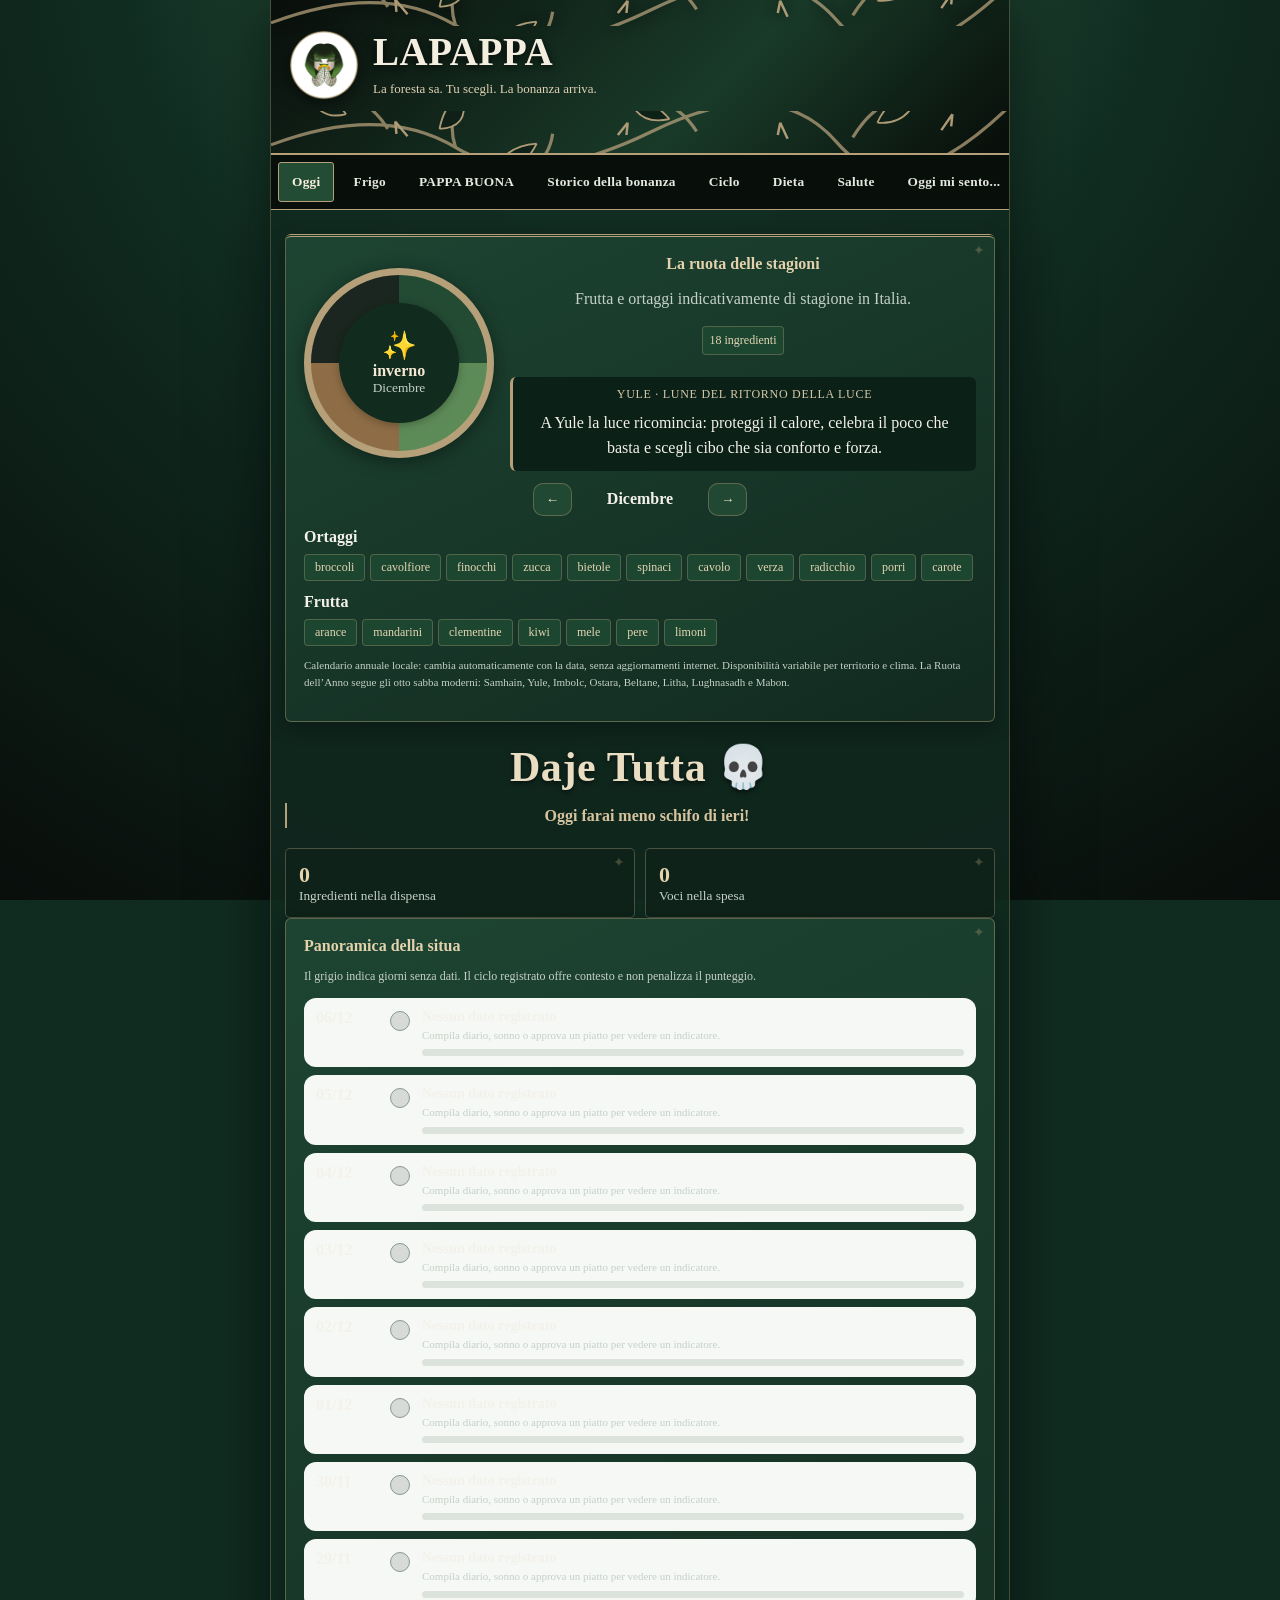
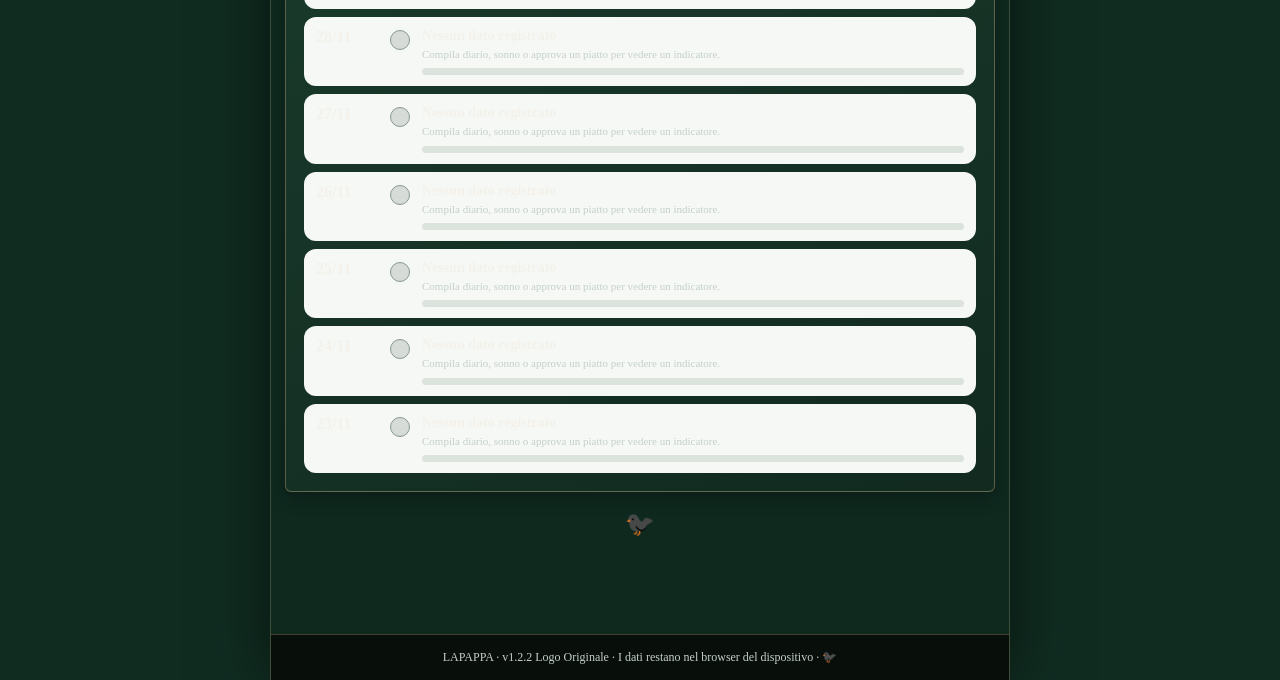
==== commit 66b20edd: "Add files via upload" ====
--- a/index.html
+++ b/index.html
@@ -1,4 +1,4 @@
-<!doctype html><html lang="it"><head><meta charset="utf-8"><meta name="viewport" content="width=device-width,initial-scale=1,viewport-fit=cover"><meta name="theme-color" content="#102c21"><meta name="description" content="Frigo, ricette, salute e spesa in un unico posto"><link rel="manifest" href="manifest.webmanifest"><link rel="icon" href="lapappa-logo-192.png" type="image/png"><title>LAPAPPA · Gothic Witch Edition</title><link rel="stylesheet" href="gothic.css?v=121"><style>:root{font-family:system-ui,-apple-system,sans-serif;color:#18201c;background:#102c21}*{box-sizing:border-box}body{margin:0}header{background:#153c2d;color:white;padding:22px 18px 20px}header h1{margin:0;font-size:26px;letter-spacing:-.8px}header p{margin:5px 0 0;color:#c8e1d1;font-size:13px}.shell{max-width:740px;margin:auto}nav{display:flex;overflow:auto;background:#101a15;padding:7px;gap:5px;position:sticky;top:0;z-index:3}nav button{background:transparent;color:#cbd8cf;border:0;border-radius:10px;padding:11px 13px;white-space:nowrap;font-weight:650}nav button.active{background:#78cc8d;color:#101a15}main{padding:18px 14px 90px}section{display:none}section.active{display:block}.card{background:#fff;border:1px solid #e1e6e1;border-radius:17px;padding:18px;margin:0 0 14px;box-shadow:0 2px 8px #00000008}h2{font-size:22px;margin:0 0 12px}h3{margin:0 0 10px;font-size:16px}p{line-height:1.5}.muted,small{color:#626c65}label{display:block;font-size:13px;font-weight:650;margin:10px 0 5px}input,select,textarea{width:100%;font:inherit;border:1px solid #ccd6cf;border-radius:10px;padding:11px;background:white;color:#18201c}textarea{min-height:100px}button.action{background:#1d6842;color:white;border:0;border-radius:11px;padding:12px 15px;font:inherit;font-weight:700;margin:10px 7px 0 0}button.secondary{background:#e7f1e9;color:#16472c}button.danger{background:#f7e8e7;color:#8c2823}ul{list-style:none;padding:0}li{padding:11px 0;border-bottom:1px solid #e7ece8;display:flex;justify-content:space-between;gap:8px;align-items:center}li:last-child{border:0}.pill{font-size:12px;background:#e5f4e9;color:#235b38;padding:4px 7px;border-radius:8px}.grid{display:grid;grid-template-columns:1fr 1fr;gap:10px}.metric{background:#eaf3ec;border-radius:12px;padding:13px}.metric strong{display:block;font-size:22px}.metric small{display:block}.hint{background:#eef5ef;border-left:3px solid #368a51;padding:11px;border-radius:8px;font-size:13px}.inline{display:flex;gap:8px;align-items:center}.inline input{width:auto}footer{padding:15px;text-align:center;font-size:12px;color:#667168}@media(max-width:380px){.grid{grid-template-columns:1fr}}</style></head><body><div class="shell"><header><div class="brandwrap"><img src="lapappa-logo.png" alt="Logo LAPAPPA" class="brand-logo"><div><h1>LAPAPPA</h1><p>La foresta sa. Tu scegli. La bonanza arriva.</p></div></div></header><nav id="nav"></nav><main>
+<!doctype html><html lang="it"><head><meta charset="utf-8"><meta name="viewport" content="width=device-width,initial-scale=1,viewport-fit=cover"><meta name="theme-color" content="#102c21"><meta name="description" content="Frigo, ricette, salute e spesa in un unico posto"><link rel="manifest" href="manifest.webmanifest"><link rel="icon" href="lapappa-logo-v122-192.png" type="image/png"><title>LAPAPPA · Gothic Witch Edition</title><link rel="stylesheet" href="gothic.css?v=121"><style>:root{font-family:system-ui,-apple-system,sans-serif;color:#18201c;background:#102c21}*{box-sizing:border-box}body{margin:0}header{background:#153c2d;color:white;padding:22px 18px 20px}header h1{margin:0;font-size:26px;letter-spacing:-.8px}header p{margin:5px 0 0;color:#c8e1d1;font-size:13px}.shell{max-width:740px;margin:auto}nav{display:flex;overflow:auto;background:#101a15;padding:7px;gap:5px;position:sticky;top:0;z-index:3}nav button{background:transparent;color:#cbd8cf;border:0;border-radius:10px;padding:11px 13px;white-space:nowrap;font-weight:650}nav button.active{background:#78cc8d;color:#101a15}main{padding:18px 14px 90px}section{display:none}section.active{display:block}.card{background:#fff;border:1px solid #e1e6e1;border-radius:17px;padding:18px;margin:0 0 14px;box-shadow:0 2px 8px #00000008}h2{font-size:22px;margin:0 0 12px}h3{margin:0 0 10px;font-size:16px}p{line-height:1.5}.muted,small{color:#626c65}label{display:block;font-size:13px;font-weight:650;margin:10px 0 5px}input,select,textarea{width:100%;font:inherit;border:1px solid #ccd6cf;border-radius:10px;padding:11px;background:white;color:#18201c}textarea{min-height:100px}button.action{background:#1d6842;color:white;border:0;border-radius:11px;padding:12px 15px;font:inherit;font-weight:700;margin:10px 7px 0 0}button.secondary{background:#e7f1e9;color:#16472c}button.danger{background:#f7e8e7;color:#8c2823}ul{list-style:none;padding:0}li{padding:11px 0;border-bottom:1px solid #e7ece8;display:flex;justify-content:space-between;gap:8px;align-items:center}li:last-child{border:0}.pill{font-size:12px;background:#e5f4e9;color:#235b38;padding:4px 7px;border-radius:8px}.grid{display:grid;grid-template-columns:1fr 1fr;gap:10px}.metric{background:#eaf3ec;border-radius:12px;padding:13px}.metric strong{display:block;font-size:22px}.metric small{display:block}.hint{background:#eef5ef;border-left:3px solid #368a51;padding:11px;border-radius:8px;font-size:13px}.inline{display:flex;gap:8px;align-items:center}.inline input{width:auto}footer{padding:15px;text-align:center;font-size:12px;color:#667168}@media(max-width:380px){.grid{grid-template-columns:1fr}}</style></head><body><div class="shell"><header><div class="brandwrap"><img src="lapappa-logo-v122.png" alt="Logo LAPAPPA" class="brand-logo"><div><h1>LAPAPPA</h1><p>La foresta sa. Tu scegli. La bonanza arriva.</p></div></div></header><nav id="nav"></nav><main>
 <section id="home"><div class="card" id="seasonalityHome"></div><h2>Daje Tutta 💀</h2><p class="muted" id="brandQuote">Oggi farai meno schifo di ieri!</p><div class="grid"><div class="metric"><strong id="numFridge">0</strong><small>Ingredienti nella dispensa</small></div><div class="metric"><strong id="numShop">0</strong><small>Voci nella spesa</small></div></div><div class="card"><h3>Panoramica della situa</h3><div id="wellbeingHome"></div></div></section>
 <section id="frigo"><h2>La tua dispensa</h2><div class="card"><h3>🧺 La pappa più magica nasce dagli ingredienti più vari!</h3><p class="muted">Segna gli ingredienti che ti piacciono e lascia che entrino nei tuoi piatti.</p><details id="marketGuide"><summary>Ingredienti che ti piacciono</summary><p>Tofu normale, seta e affumicato · miso · shiitake, wood ear e funghi freschi · udon e noodles · riso · latte di cocco · seitan · tortellini veg · affettati vegetali · cicoria · lattuga · zucca · cetrioli · avocado · Wasa · gallette · latte di soia al cioccolato/proteico · barbecue affumicata · soia · teriyaki · sriracha · maionese veg.</p><p class="muted">Puoi aggiungere anche pak choi, germogli, alghe nori, zenzero, tofu skin, daikon, soba e cavolo cinese.</p></details></div><div class="card"><label>Ingrediente</label><input id="foodName" placeholder="Es. tofu"><div class="grid"><div><label>Quantità</label><input id="foodQty" placeholder="Es. 400"></div><div><label>Unità</label><select id="foodUnit"><option>g</option><option>ml</option><option>pz</option></select></div></div><label>Scadenza (facoltativa)</label><input type="date" id="foodDate"><button class="action" onclick="addFood()">+ Aggiungi</button></div><div class="card pantry-card"><h3>Scaffali della dispensa</h3><ul id="foodList"></ul></div></section>
 <section id="ricette"><h2>PAPPA BUONA 🍲</h2></section>
@@ -8,4 +8,4 @@
 <section id="salute"><h2>Salute</h2><div class="card"><p class="hint">Per ora registra solo i valori che desideri. Non pubblicare referti sensibili sul repository o su servizi esterni senza valutare la privacy. La lettura PDF automatica non è ancora disponibile.</p><label>Data dell'esame</label><input id="labDate" type="date"><label>Parametro</label><input id="labName" placeholder="Es. ferritina"><div class="grid"><div><label>Valore</label><input id="labValue" placeholder="Es. 35"></div><div><label>Unità</label><input id="labUnit" placeholder="Es. ng/mL"></div></div><label>Intervallo del laboratorio (facoltativo)</label><input id="labRange" placeholder="Es. 15–150"><button class="action" onclick="addLab()">Salva valore</button><ul id="labList"></ul></div></section>
 <section id="diario"><h2>Oggi mi sento...</h2><div class="card"><label>Data</label><input id="logDate" type="date"><label>Momento</label><select id="logTime"><option>Mattina</option><option>Pranzo</option><option>Pomeriggio</option><option>Sera</option></select><div class="grid"><div><label>Fame (1–10)</label><input id="logHunger" type="number" min="1" max="10" value="5"></div><div><label>Energia (1–10)</label><input id="logEnergy" type="number" min="1" max="10" value="5"></div><div><label>Gonfiore (1–10)</label><input id="logBloat" type="number" min="1" max="10" value="5"></div><div><label>Stress (1–10)</label><input id="logStress" type="number" min="1" max="10" value="5"></div></div><label>Glicemia misurata, mg/dL (facoltativa)</label><input id="logGlucose" type="number" min="0" placeholder="Solo se misurata"><button class="action" onclick="addLog()">Registra</button><ul id="logList"></ul></div><div class="card" id="sleepArea"><h3>🌙 Come hai dormito?</h3><label>Giorno del risveglio</label><input type="date" id="sleepDate"><label>Ore di sonno</label><input type="number" id="sleepHours" min="0" max="24" step="0.25" placeholder="Es. 7.5"><label>Qualità del sonno (1–5)</label><select id="sleepQuality"><option value="1">1 · Pessima</option><option value="2">2 · Scarsa</option><option value="3" selected>3 · Così così</option><option value="4">4 · Buona</option><option value="5">5 · Ottima</option></select><label>Descrizioni del sonno (puoi sceglierne più di una)</label><select id="sleepTags" multiple size="7"></select><p class="muted" style="font-size:12px">Da telefono tieni premuto o seleziona più voci dove supportato. Le descrizioni cambiano con il voto.</p><button class="action" id="sleepSave" type="button">Salva il sonno</button><div id="sleepHistory"></div></div></section>
 <section id="spesa"><h2>Lista della spesa</h2><div class="card"><label>Prodotto da comprare</label><input id="shopName" placeholder="Es. lenticchie rosse"><label>Quantità</label><input id="shopQty" placeholder="Es. 500 g"><button class="action" onclick="addShop()">+ Aggiungi</button><ul id="shopList"></ul></div></section>
-</main><footer>LAPAPPA · v1.2.1 Logo Fix · I dati restano nel browser del dispositivo · 🐦‍⬛</footer></div><script src="app.js?v=121"></script><script src="sleep.js?v=121"></script><script src="cycle.js?v=121"></script><script src="seasonality.js?v=121"></script><script src="recipes800.js?v=121"></script><script src="recipes_market.js?v=121"></script><script src="calendar.js?v=121"></script><script src="bonanza.js?v=121"></script><script src="wellbeing.js?v=121"></script></body></html>
+</main><footer>LAPAPPA · v1.2.2 Logo Originale · I dati restano nel browser del dispositivo · 🐦‍⬛</footer></div><script src="app.js?v=121"></script><script src="sleep.js?v=121"></script><script src="cycle.js?v=121"></script><script src="seasonality.js?v=121"></script><script src="recipes800.js?v=121"></script><script src="recipes_market.js?v=121"></script><script src="calendar.js?v=121"></script><script src="bonanza.js?v=121"></script><script src="wellbeing.js?v=121"></script></body></html>
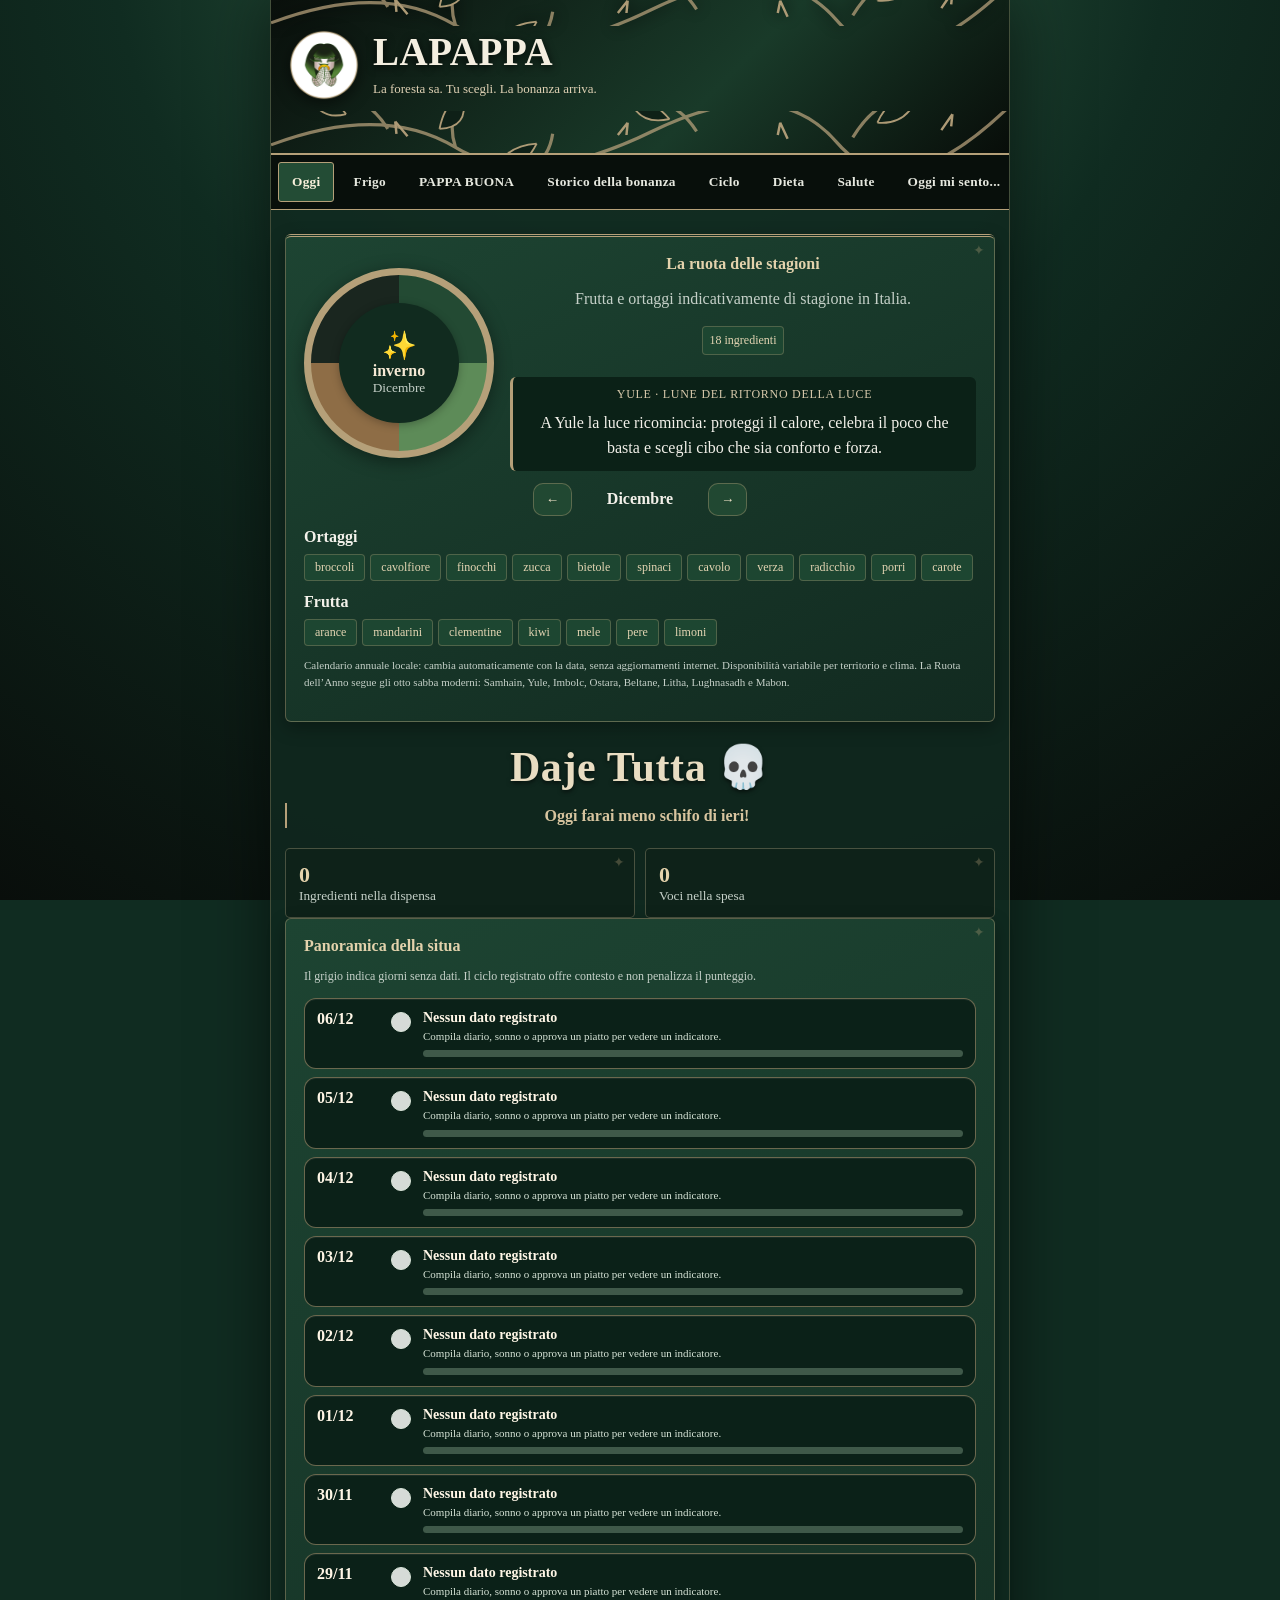
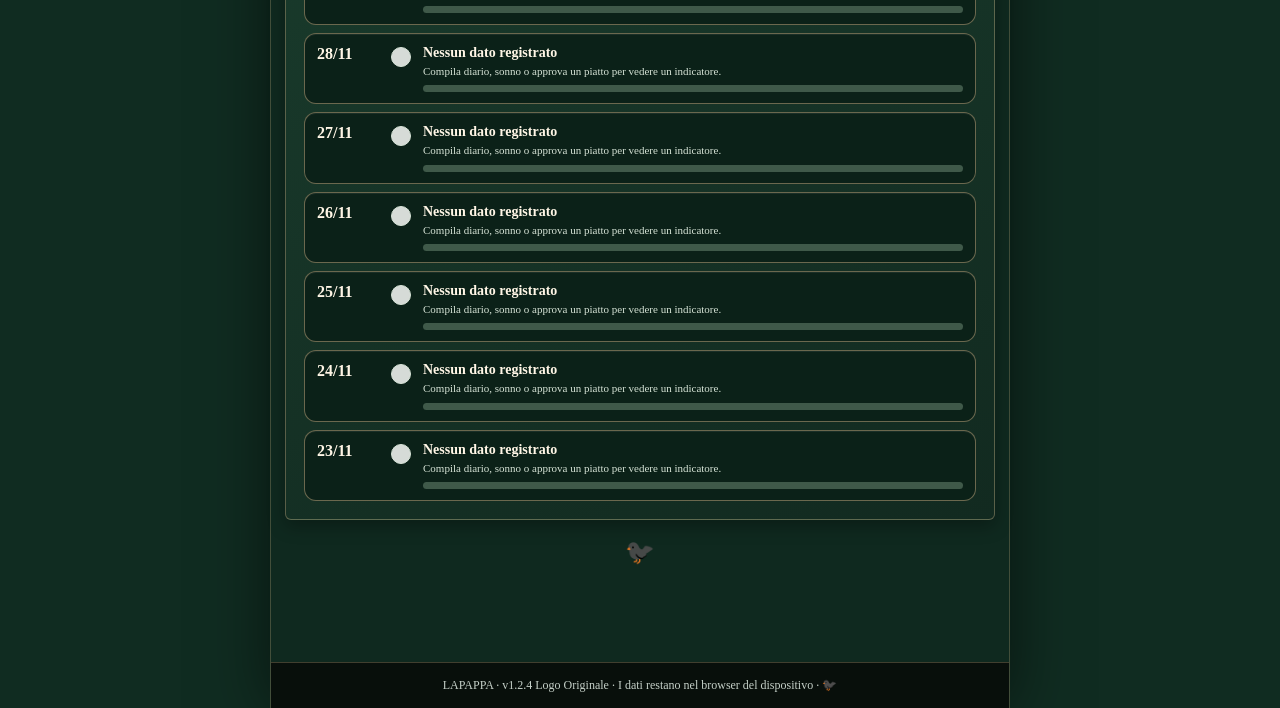
==== commit 5b29f012: "Add files via upload" ====
--- a/index.html
+++ b/index.html
@@ -1,4 +1,4 @@
-<!doctype html><html lang="it"><head><meta charset="utf-8"><meta name="viewport" content="width=device-width,initial-scale=1,viewport-fit=cover"><meta name="theme-color" content="#102c21"><meta name="description" content="Frigo, ricette, salute e spesa in un unico posto"><link rel="manifest" href="manifest.webmanifest"><link rel="icon" href="lapappa-logo-v122-192.png" type="image/png"><title>LAPAPPA · Gothic Witch Edition</title><link rel="stylesheet" href="gothic.css?v=121"><style>:root{font-family:system-ui,-apple-system,sans-serif;color:#18201c;background:#102c21}*{box-sizing:border-box}body{margin:0}header{background:#153c2d;color:white;padding:22px 18px 20px}header h1{margin:0;font-size:26px;letter-spacing:-.8px}header p{margin:5px 0 0;color:#c8e1d1;font-size:13px}.shell{max-width:740px;margin:auto}nav{display:flex;overflow:auto;background:#101a15;padding:7px;gap:5px;position:sticky;top:0;z-index:3}nav button{background:transparent;color:#cbd8cf;border:0;border-radius:10px;padding:11px 13px;white-space:nowrap;font-weight:650}nav button.active{background:#78cc8d;color:#101a15}main{padding:18px 14px 90px}section{display:none}section.active{display:block}.card{background:#fff;border:1px solid #e1e6e1;border-radius:17px;padding:18px;margin:0 0 14px;box-shadow:0 2px 8px #00000008}h2{font-size:22px;margin:0 0 12px}h3{margin:0 0 10px;font-size:16px}p{line-height:1.5}.muted,small{color:#626c65}label{display:block;font-size:13px;font-weight:650;margin:10px 0 5px}input,select,textarea{width:100%;font:inherit;border:1px solid #ccd6cf;border-radius:10px;padding:11px;background:white;color:#18201c}textarea{min-height:100px}button.action{background:#1d6842;color:white;border:0;border-radius:11px;padding:12px 15px;font:inherit;font-weight:700;margin:10px 7px 0 0}button.secondary{background:#e7f1e9;color:#16472c}button.danger{background:#f7e8e7;color:#8c2823}ul{list-style:none;padding:0}li{padding:11px 0;border-bottom:1px solid #e7ece8;display:flex;justify-content:space-between;gap:8px;align-items:center}li:last-child{border:0}.pill{font-size:12px;background:#e5f4e9;color:#235b38;padding:4px 7px;border-radius:8px}.grid{display:grid;grid-template-columns:1fr 1fr;gap:10px}.metric{background:#eaf3ec;border-radius:12px;padding:13px}.metric strong{display:block;font-size:22px}.metric small{display:block}.hint{background:#eef5ef;border-left:3px solid #368a51;padding:11px;border-radius:8px;font-size:13px}.inline{display:flex;gap:8px;align-items:center}.inline input{width:auto}footer{padding:15px;text-align:center;font-size:12px;color:#667168}@media(max-width:380px){.grid{grid-template-columns:1fr}}</style></head><body><div class="shell"><header><div class="brandwrap"><img src="lapappa-logo-v122.png" alt="Logo LAPAPPA" class="brand-logo"><div><h1>LAPAPPA</h1><p>La foresta sa. Tu scegli. La bonanza arriva.</p></div></div></header><nav id="nav"></nav><main>
+<!doctype html><html lang="it"><head><meta charset="utf-8"><meta name="viewport" content="width=device-width,initial-scale=1,viewport-fit=cover"><meta name="theme-color" content="#102c21"><meta name="description" content="Frigo, ricette, salute e spesa in un unico posto"><link rel="manifest" href="manifest.webmanifest"><link rel="icon" href="lapappa-logo-v122-192.png" type="image/png"><title>LAPAPPA · Gothic Witch Edition</title><link rel="stylesheet" href="gothic.css?v=124"><style>:root{font-family:system-ui,-apple-system,sans-serif;color:#18201c;background:#102c21}*{box-sizing:border-box}body{margin:0}header{background:#153c2d;color:white;padding:22px 18px 20px}header h1{margin:0;font-size:26px;letter-spacing:-.8px}header p{margin:5px 0 0;color:#c8e1d1;font-size:13px}.shell{max-width:740px;margin:auto}nav{display:flex;overflow:auto;background:#101a15;padding:7px;gap:5px;position:sticky;top:0;z-index:3}nav button{background:transparent;color:#cbd8cf;border:0;border-radius:10px;padding:11px 13px;white-space:nowrap;font-weight:650}nav button.active{background:#78cc8d;color:#101a15}main{padding:18px 14px 90px}section{display:none}section.active{display:block}.card{background:#fff;border:1px solid #e1e6e1;border-radius:17px;padding:18px;margin:0 0 14px;box-shadow:0 2px 8px #00000008}h2{font-size:22px;margin:0 0 12px}h3{margin:0 0 10px;font-size:16px}p{line-height:1.5}.muted,small{color:#626c65}label{display:block;font-size:13px;font-weight:650;margin:10px 0 5px}input,select,textarea{width:100%;font:inherit;border:1px solid #ccd6cf;border-radius:10px;padding:11px;background:white;color:#18201c}textarea{min-height:100px}button.action{background:#1d6842;color:white;border:0;border-radius:11px;padding:12px 15px;font:inherit;font-weight:700;margin:10px 7px 0 0}button.secondary{background:#e7f1e9;color:#16472c}button.danger{background:#f7e8e7;color:#8c2823}ul{list-style:none;padding:0}li{padding:11px 0;border-bottom:1px solid #e7ece8;display:flex;justify-content:space-between;gap:8px;align-items:center}li:last-child{border:0}.pill{font-size:12px;background:#e5f4e9;color:#235b38;padding:4px 7px;border-radius:8px}.grid{display:grid;grid-template-columns:1fr 1fr;gap:10px}.metric{background:#eaf3ec;border-radius:12px;padding:13px}.metric strong{display:block;font-size:22px}.metric small{display:block}.hint{background:#eef5ef;border-left:3px solid #368a51;padding:11px;border-radius:8px;font-size:13px}.inline{display:flex;gap:8px;align-items:center}.inline input{width:auto}footer{padding:15px;text-align:center;font-size:12px;color:#667168}@media(max-width:380px){.grid{grid-template-columns:1fr}}</style></head><body><div class="shell"><header><div class="brandwrap"><img src="lapappa-logo-v122.png" alt="Logo LAPAPPA" class="brand-logo"><div><h1>LAPAPPA</h1><p>La foresta sa. Tu scegli. La bonanza arriva.</p></div></div></header><nav id="nav"></nav><main>
 <section id="home"><div class="card" id="seasonalityHome"></div><h2>Daje Tutta 💀</h2><p class="muted" id="brandQuote">Oggi farai meno schifo di ieri!</p><div class="grid"><div class="metric"><strong id="numFridge">0</strong><small>Ingredienti nella dispensa</small></div><div class="metric"><strong id="numShop">0</strong><small>Voci nella spesa</small></div></div><div class="card"><h3>Panoramica della situa</h3><div id="wellbeingHome"></div></div></section>
 <section id="frigo"><h2>La tua dispensa</h2><div class="card"><h3>🧺 La pappa più magica nasce dagli ingredienti più vari!</h3><p class="muted">Segna gli ingredienti che ti piacciono e lascia che entrino nei tuoi piatti.</p><details id="marketGuide"><summary>Ingredienti che ti piacciono</summary><p>Tofu normale, seta e affumicato · miso · shiitake, wood ear e funghi freschi · udon e noodles · riso · latte di cocco · seitan · tortellini veg · affettati vegetali · cicoria · lattuga · zucca · cetrioli · avocado · Wasa · gallette · latte di soia al cioccolato/proteico · barbecue affumicata · soia · teriyaki · sriracha · maionese veg.</p><p class="muted">Puoi aggiungere anche pak choi, germogli, alghe nori, zenzero, tofu skin, daikon, soba e cavolo cinese.</p></details></div><div class="card"><label>Ingrediente</label><input id="foodName" placeholder="Es. tofu"><div class="grid"><div><label>Quantità</label><input id="foodQty" placeholder="Es. 400"></div><div><label>Unità</label><select id="foodUnit"><option>g</option><option>ml</option><option>pz</option></select></div></div><label>Scadenza (facoltativa)</label><input type="date" id="foodDate"><button class="action" onclick="addFood()">+ Aggiungi</button></div><div class="card pantry-card"><h3>Scaffali della dispensa</h3><ul id="foodList"></ul></div></section>
 <section id="ricette"><h2>PAPPA BUONA 🍲</h2></section>
@@ -8,4 +8,4 @@
 <section id="salute"><h2>Salute</h2><div class="card"><p class="hint">Per ora registra solo i valori che desideri. Non pubblicare referti sensibili sul repository o su servizi esterni senza valutare la privacy. La lettura PDF automatica non è ancora disponibile.</p><label>Data dell'esame</label><input id="labDate" type="date"><label>Parametro</label><input id="labName" placeholder="Es. ferritina"><div class="grid"><div><label>Valore</label><input id="labValue" placeholder="Es. 35"></div><div><label>Unità</label><input id="labUnit" placeholder="Es. ng/mL"></div></div><label>Intervallo del laboratorio (facoltativo)</label><input id="labRange" placeholder="Es. 15–150"><button class="action" onclick="addLab()">Salva valore</button><ul id="labList"></ul></div></section>
 <section id="diario"><h2>Oggi mi sento...</h2><div class="card"><label>Data</label><input id="logDate" type="date"><label>Momento</label><select id="logTime"><option>Mattina</option><option>Pranzo</option><option>Pomeriggio</option><option>Sera</option></select><div class="grid"><div><label>Fame (1–10)</label><input id="logHunger" type="number" min="1" max="10" value="5"></div><div><label>Energia (1–10)</label><input id="logEnergy" type="number" min="1" max="10" value="5"></div><div><label>Gonfiore (1–10)</label><input id="logBloat" type="number" min="1" max="10" value="5"></div><div><label>Stress (1–10)</label><input id="logStress" type="number" min="1" max="10" value="5"></div></div><label>Glicemia misurata, mg/dL (facoltativa)</label><input id="logGlucose" type="number" min="0" placeholder="Solo se misurata"><button class="action" onclick="addLog()">Registra</button><ul id="logList"></ul></div><div class="card" id="sleepArea"><h3>🌙 Come hai dormito?</h3><label>Giorno del risveglio</label><input type="date" id="sleepDate"><label>Ore di sonno</label><input type="number" id="sleepHours" min="0" max="24" step="0.25" placeholder="Es. 7.5"><label>Qualità del sonno (1–5)</label><select id="sleepQuality"><option value="1">1 · Pessima</option><option value="2">2 · Scarsa</option><option value="3" selected>3 · Così così</option><option value="4">4 · Buona</option><option value="5">5 · Ottima</option></select><label>Descrizioni del sonno (puoi sceglierne più di una)</label><select id="sleepTags" multiple size="7"></select><p class="muted" style="font-size:12px">Da telefono tieni premuto o seleziona più voci dove supportato. Le descrizioni cambiano con il voto.</p><button class="action" id="sleepSave" type="button">Salva il sonno</button><div id="sleepHistory"></div></div></section>
 <section id="spesa"><h2>Lista della spesa</h2><div class="card"><label>Prodotto da comprare</label><input id="shopName" placeholder="Es. lenticchie rosse"><label>Quantità</label><input id="shopQty" placeholder="Es. 500 g"><button class="action" onclick="addShop()">+ Aggiungi</button><ul id="shopList"></ul></div></section>
-</main><footer>LAPAPPA · v1.2.2 Logo Originale · I dati restano nel browser del dispositivo · 🐦‍⬛</footer></div><script src="app.js?v=121"></script><script src="sleep.js?v=121"></script><script src="cycle.js?v=121"></script><script src="seasonality.js?v=121"></script><script src="recipes800.js?v=121"></script><script src="recipes_market.js?v=121"></script><script src="calendar.js?v=121"></script><script src="bonanza.js?v=121"></script><script src="wellbeing.js?v=121"></script></body></html>
+</main><footer>LAPAPPA · v1.2.4 Logo Originale · I dati restano nel browser del dispositivo · 🐦‍⬛</footer></div><script src="app.js?v=121"></script><script src="sleep.js?v=121"></script><script src="cycle.js?v=121"></script><script src="seasonality.js?v=121"></script><script src="recipes800.js?v=121"></script><script src="recipes_market.js?v=121"></script><script src="calendar.js?v=121"></script><script src="bonanza.js?v=121"></script><script src="wellbeing.js?v=121"></script></body></html>
--- a/gothic.css
+++ b/gothic.css
@@ -58,3 +58,73 @@
 .mealbody{background:#0d1c15;border-top:1px solid #b5a07933}
 .extra-quote{font-weight:700;color:#e9ddc2!important}
 @media(max-width:520px){.brand-logo{width:58px;height:58px}.brandwrap{gap:10px}}
+
+/* v1.2.3 — contrasto accessibile nella Panoramica della situa */
+#wellbeingHome .well-item{background:#0b2118!important;color:#f6f0e2!important;border:1px solid #b5a07990!important;box-shadow:inset 0 1px 0 #ffffff10!important}
+#wellbeingHome .well-item .well-date,#wellbeingHome .well-item .well-score{color:#fff6e6!important;opacity:1!important;text-shadow:none!important}
+#wellbeingHome .well-item .well-meta,#wellbeingHome .well-item small{color:#d5e2d5!important;opacity:1!important}
+#wellbeingHome .well-item .well-meter{background:#3f5949!important}
+#wellbeingHome .well-item .well-meter span{background:#63c88a!important}
+#wellbeingHome .well-dot{border:1.5px solid #d7e3d7!important}
+@media(max-width:520px){#wellbeingHome .well-item{grid-template-columns:53px 22px minmax(0,1fr);gap:9px;padding:12px 10px}#wellbeingHome .well-score{font-size:14px!important}#wellbeingHome .well-meta{font-size:12px!important;line-height:1.5!important;overflow-wrap:anywhere}}
+
+/* LAPAPPA v1.2.4 — dispensa della strega, ripiani in legno e ingredienti leggibili */
+#frigo .pantry-card{
+  background:radial-gradient(circle at 50% -20%,#1c3a2a,#08170f 75%)!important;
+  border:1px solid #ad956f!important;
+  padding:18px 16px 25px!important;
+  overflow:hidden;
+}
+#frigo .pantry-card>h3{font-size:21px;letter-spacing:.025em;margin-bottom:18px;color:#f5e6bf!important}
+#frigo #foodList{
+  display:grid!important;grid-template-columns:minmax(0,1fr);gap:0!important;
+  padding:0 8px!important;margin:0!important;
+  background:linear-gradient(90deg,#0a140e 0%,#10261a 7%,#10261a 93%,#0a140e 100%);
+  border-left:7px solid #37261b;border-right:7px solid #37261b;
+  box-shadow:inset 3px 0 7px #0008,inset -3px 0 7px #0008;
+}
+#frigo #foodList li{
+  position:relative;display:flex!important;flex-wrap:wrap;align-items:center;justify-content:flex-start;
+  gap:9px;padding:15px 14px 17px!important;margin:16px 7px 35px!important;
+  border:1px solid #a69576!important;border-radius:6px!important;
+  background:linear-gradient(150deg,#19412d,#10291d)!important;
+  box-shadow:0 4px 8px #0007,inset 0 1px 0 #ffffff14!important;
+  color:#f5efe3!important;
+  isolation:isolate;min-height:73px;overflow:visible;
+}
+#frigo #foodList li:nth-child(even){
+  background:linear-gradient(150deg,#f3eddc,#daceb7)!important;
+  color:#14291e!important;
+  border-color:#c9af7a!important;
+}
+#frigo #foodList li>span{min-width:0;overflow-wrap:anywhere;line-height:1.45}
+#frigo #foodList li b{font-size:clamp(16px,4vw,19px);color:inherit!important}
+#frigo #foodList li .pill{
+  background:#d9c6a1!important;color:#20311e!important;border:1px solid #ab9466!important;
+  font-weight:700!important;white-space:nowrap;vertical-align:middle;padding:4px 8px;margin:2px 0 2px 5px;
+}
+#frigo #foodList li:nth-child(even) .pill{background:#193f2b!important;color:#fff7e7!important;border-color:#315b40!important}
+#frigo #foodList li small{color:#e3d4b6!important;font-size:12px}
+#frigo #foodList li:nth-child(even) small{color:#374a3c!important}
+#frigo #foodList li button.action.danger{
+  margin:0 0 0 auto!important;min-height:37px;min-width:37px;
+  background:#2d2020!important;color:#fff0e6!important;border:1px solid #b49c7e!important;
+  display:inline-flex;align-items:center;justify-content:center;
+}
+/* Tavola lignea sotto ogni ingrediente: più strati di venature realistiche senza immagini esterne. */
+#frigo #foodList li::after{
+  content:"";position:absolute;z-index:0;pointer-events:none;
+  left:-19px;right:-19px;bottom:-31px;height:19px;border-radius:3px 3px 5px 5px;
+  border:1px solid #9f7447;border-bottom:5px solid #392419;
+  background:
+    repeating-linear-gradient(1deg,transparent 0 2px,#28190e60 2px 3px,transparent 3px 6px),
+    repeating-linear-gradient(177deg,#d5ad765c 0 1px,transparent 1px 8px,#3320125a 8px 9px,transparent 9px 15px),
+    linear-gradient(180deg,#926840 0%,#6e462d 40%,#4d311d 75%,#332116 100%);
+  box-shadow:0 5px 7px #0009,inset 0 2px 0 #d2a77c99;
+}
+#frigo #foodList li:last-child{margin-bottom:40px!important}
+#frigo #foodList li:last-child::after{bottom:-31px}
+@media(min-width:700px){#frigo #foodList{grid-template-columns:repeat(2,minmax(0,1fr));column-gap:18px}#frigo #foodList li{margin-inline:3px!important}#frigo #foodList li::after{left:-12px;right:-12px}}
+@media(max-width:410px){#frigo .pantry-card{padding-inline:9px!important}#frigo #foodList{padding-inline:3px!important}#frigo #foodList li{margin-inline:5px!important;padding-inline:10px!important}#frigo #foodList li::after{left:-12px;right:-12px}}
+
+#frigo #foodList li>span,#frigo #foodList li>button{position:relative;z-index:1}
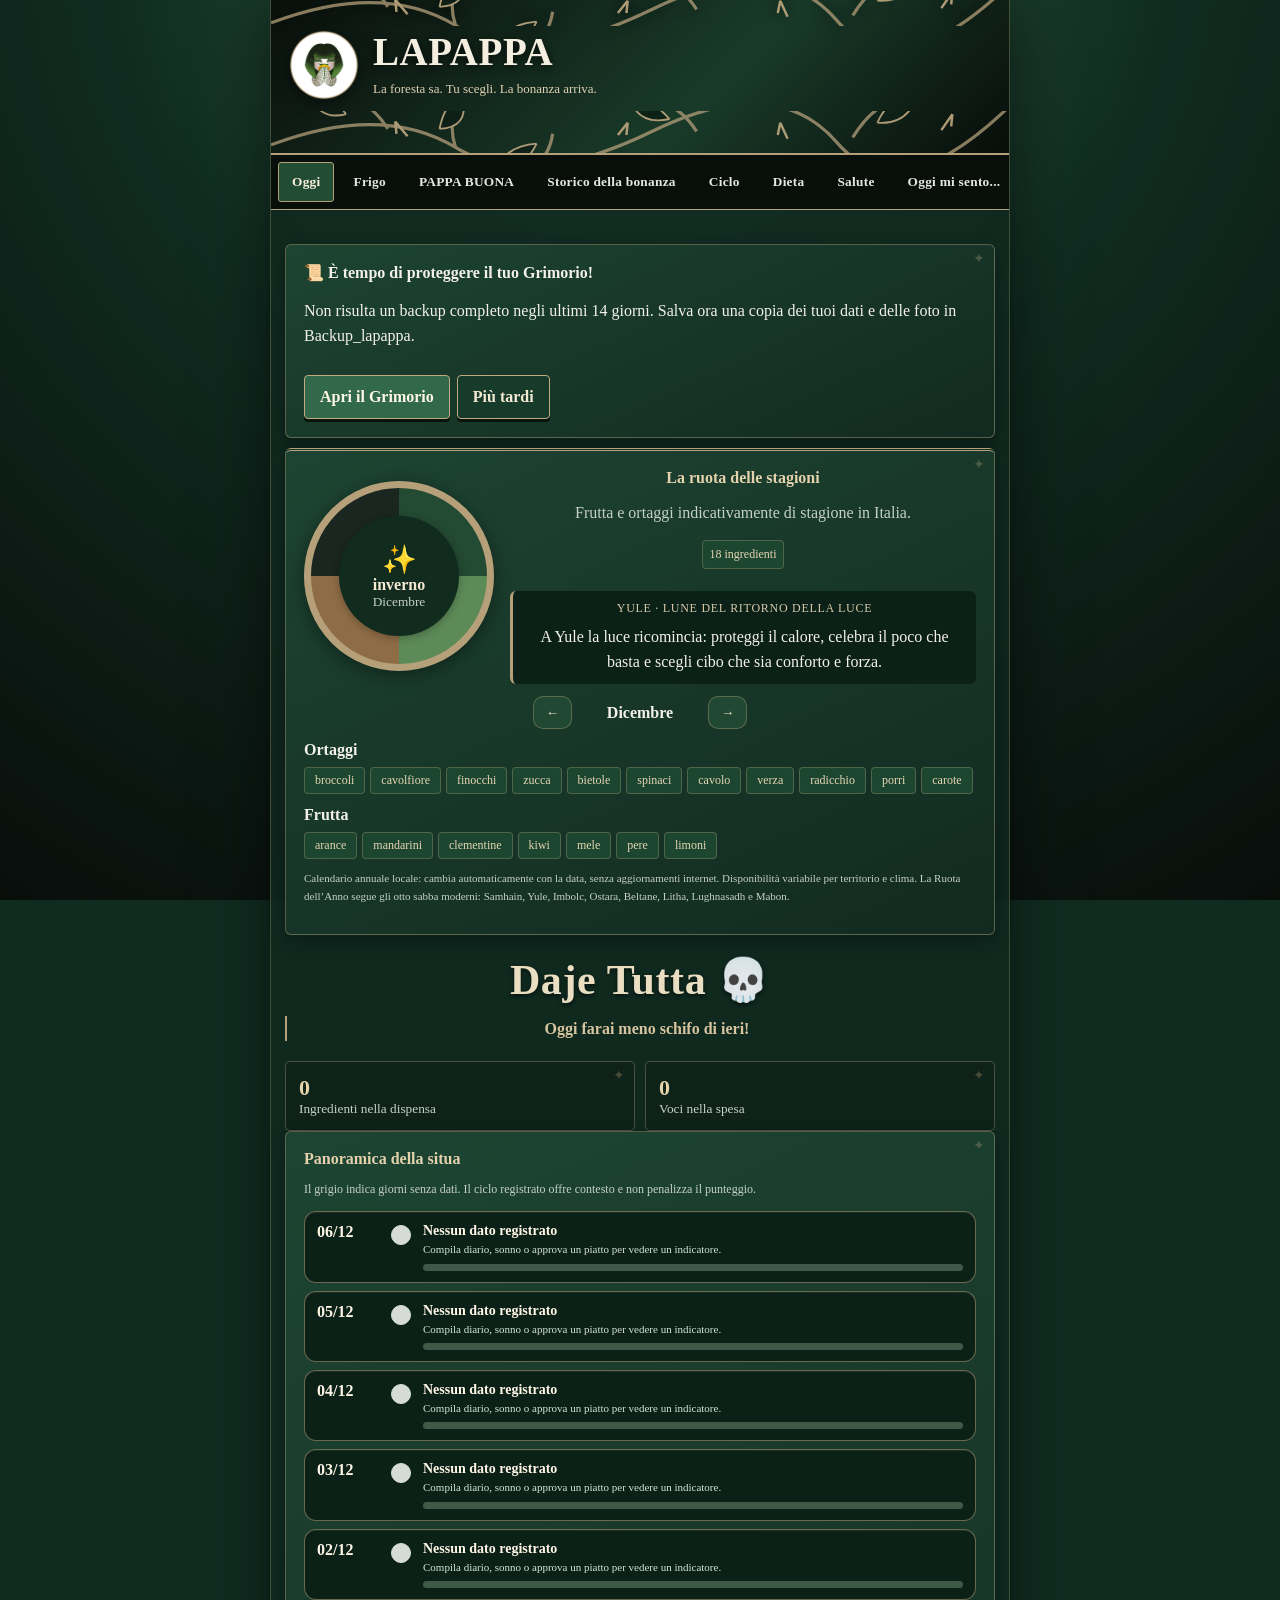
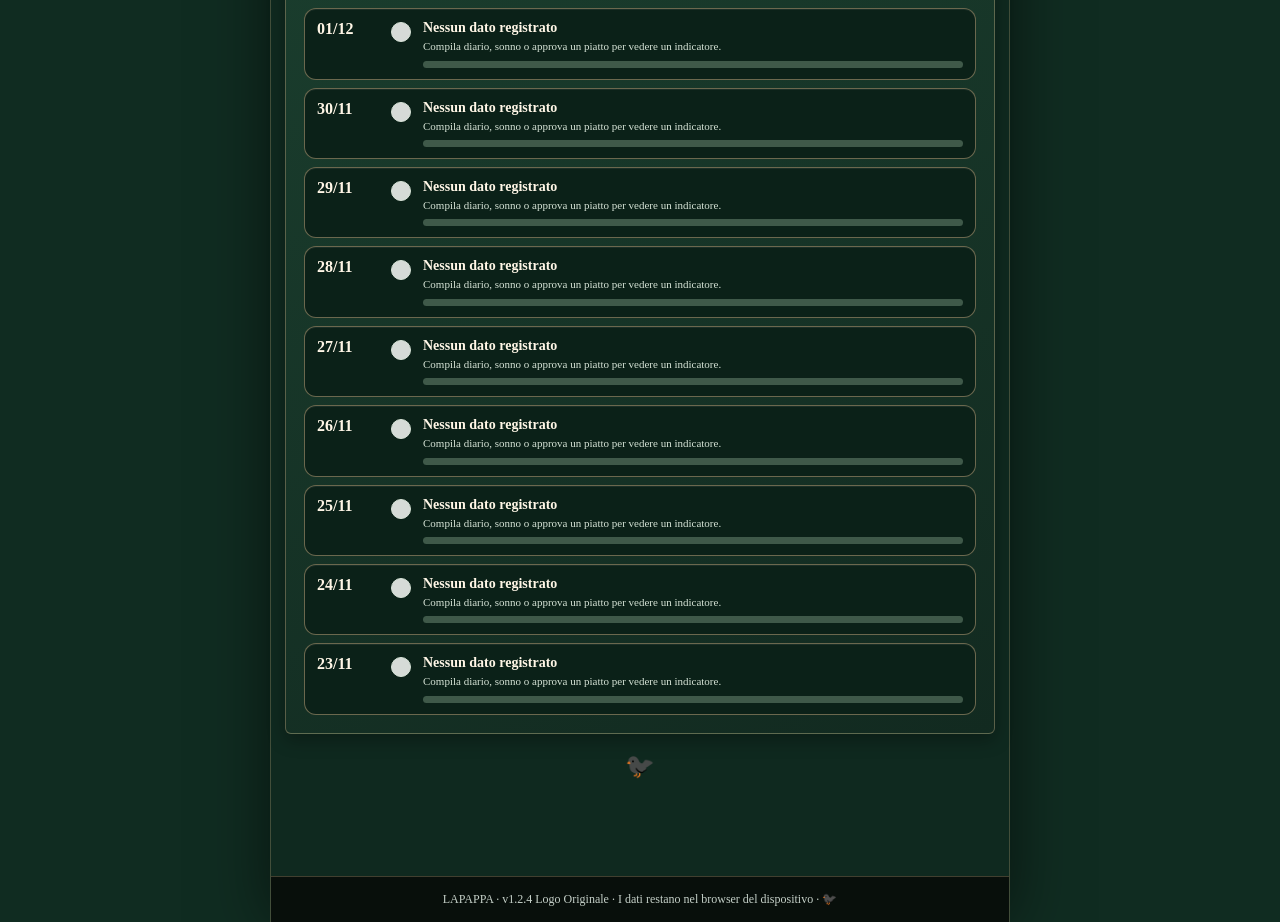
==== commit 15456284: "Add files via upload" ====
--- a/index.html
+++ b/index.html
@@ -1,4 +1,4 @@
-<!doctype html><html lang="it"><head><meta charset="utf-8"><meta name="viewport" content="width=device-width,initial-scale=1,viewport-fit=cover"><meta name="theme-color" content="#102c21"><meta name="description" content="Frigo, ricette, salute e spesa in un unico posto"><link rel="manifest" href="manifest.webmanifest"><link rel="icon" href="lapappa-logo-v122-192.png" type="image/png"><title>LAPAPPA · Gothic Witch Edition</title><link rel="stylesheet" href="gothic.css?v=124"><style>:root{font-family:system-ui,-apple-system,sans-serif;color:#18201c;background:#102c21}*{box-sizing:border-box}body{margin:0}header{background:#153c2d;color:white;padding:22px 18px 20px}header h1{margin:0;font-size:26px;letter-spacing:-.8px}header p{margin:5px 0 0;color:#c8e1d1;font-size:13px}.shell{max-width:740px;margin:auto}nav{display:flex;overflow:auto;background:#101a15;padding:7px;gap:5px;position:sticky;top:0;z-index:3}nav button{background:transparent;color:#cbd8cf;border:0;border-radius:10px;padding:11px 13px;white-space:nowrap;font-weight:650}nav button.active{background:#78cc8d;color:#101a15}main{padding:18px 14px 90px}section{display:none}section.active{display:block}.card{background:#fff;border:1px solid #e1e6e1;border-radius:17px;padding:18px;margin:0 0 14px;box-shadow:0 2px 8px #00000008}h2{font-size:22px;margin:0 0 12px}h3{margin:0 0 10px;font-size:16px}p{line-height:1.5}.muted,small{color:#626c65}label{display:block;font-size:13px;font-weight:650;margin:10px 0 5px}input,select,textarea{width:100%;font:inherit;border:1px solid #ccd6cf;border-radius:10px;padding:11px;background:white;color:#18201c}textarea{min-height:100px}button.action{background:#1d6842;color:white;border:0;border-radius:11px;padding:12px 15px;font:inherit;font-weight:700;margin:10px 7px 0 0}button.secondary{background:#e7f1e9;color:#16472c}button.danger{background:#f7e8e7;color:#8c2823}ul{list-style:none;padding:0}li{padding:11px 0;border-bottom:1px solid #e7ece8;display:flex;justify-content:space-between;gap:8px;align-items:center}li:last-child{border:0}.pill{font-size:12px;background:#e5f4e9;color:#235b38;padding:4px 7px;border-radius:8px}.grid{display:grid;grid-template-columns:1fr 1fr;gap:10px}.metric{background:#eaf3ec;border-radius:12px;padding:13px}.metric strong{display:block;font-size:22px}.metric small{display:block}.hint{background:#eef5ef;border-left:3px solid #368a51;padding:11px;border-radius:8px;font-size:13px}.inline{display:flex;gap:8px;align-items:center}.inline input{width:auto}footer{padding:15px;text-align:center;font-size:12px;color:#667168}@media(max-width:380px){.grid{grid-template-columns:1fr}}</style></head><body><div class="shell"><header><div class="brandwrap"><img src="lapappa-logo-v122.png" alt="Logo LAPAPPA" class="brand-logo"><div><h1>LAPAPPA</h1><p>La foresta sa. Tu scegli. La bonanza arriva.</p></div></div></header><nav id="nav"></nav><main>
+<!doctype html><html lang="it"><head><meta charset="utf-8"><meta name="viewport" content="width=device-width,initial-scale=1,viewport-fit=cover"><meta name="theme-color" content="#102c21"><meta name="description" content="Frigo, ricette, salute e spesa in un unico posto"><link rel="manifest" href="manifest.webmanifest"><link rel="icon" href="lapappa-logo-v122-192.png" type="image/png"><title>LAPAPPA · Gothic Witch Edition</title><link rel="stylesheet" href="gothic.css?v=13"><style>:root{font-family:system-ui,-apple-system,sans-serif;color:#18201c;background:#102c21}*{box-sizing:border-box}body{margin:0}header{background:#153c2d;color:white;padding:22px 18px 20px}header h1{margin:0;font-size:26px;letter-spacing:-.8px}header p{margin:5px 0 0;color:#c8e1d1;font-size:13px}.shell{max-width:740px;margin:auto}nav{display:flex;overflow:auto;background:#101a15;padding:7px;gap:5px;position:sticky;top:0;z-index:3}nav button{background:transparent;color:#cbd8cf;border:0;border-radius:10px;padding:11px 13px;white-space:nowrap;font-weight:650}nav button.active{background:#78cc8d;color:#101a15}main{padding:18px 14px 90px}section{display:none}section.active{display:block}.card{background:#fff;border:1px solid #e1e6e1;border-radius:17px;padding:18px;margin:0 0 14px;box-shadow:0 2px 8px #00000008}h2{font-size:22px;margin:0 0 12px}h3{margin:0 0 10px;font-size:16px}p{line-height:1.5}.muted,small{color:#626c65}label{display:block;font-size:13px;font-weight:650;margin:10px 0 5px}input,select,textarea{width:100%;font:inherit;border:1px solid #ccd6cf;border-radius:10px;padding:11px;background:white;color:#18201c}textarea{min-height:100px}button.action{background:#1d6842;color:white;border:0;border-radius:11px;padding:12px 15px;font:inherit;font-weight:700;margin:10px 7px 0 0}button.secondary{background:#e7f1e9;color:#16472c}button.danger{background:#f7e8e7;color:#8c2823}ul{list-style:none;padding:0}li{padding:11px 0;border-bottom:1px solid #e7ece8;display:flex;justify-content:space-between;gap:8px;align-items:center}li:last-child{border:0}.pill{font-size:12px;background:#e5f4e9;color:#235b38;padding:4px 7px;border-radius:8px}.grid{display:grid;grid-template-columns:1fr 1fr;gap:10px}.metric{background:#eaf3ec;border-radius:12px;padding:13px}.metric strong{display:block;font-size:22px}.metric small{display:block}.hint{background:#eef5ef;border-left:3px solid #368a51;padding:11px;border-radius:8px;font-size:13px}.inline{display:flex;gap:8px;align-items:center}.inline input{width:auto}footer{padding:15px;text-align:center;font-size:12px;color:#667168}@media(max-width:380px){.grid{grid-template-columns:1fr}}</style></head><body><div class="shell"><header><div class="brandwrap"><img src="lapappa-logo-v122.png" alt="Logo LAPAPPA" class="brand-logo"><div><h1>LAPAPPA</h1><p>La foresta sa. Tu scegli. La bonanza arriva.</p></div></div></header><nav id="nav"></nav><main>
 <section id="home"><div class="card" id="seasonalityHome"></div><h2>Daje Tutta 💀</h2><p class="muted" id="brandQuote">Oggi farai meno schifo di ieri!</p><div class="grid"><div class="metric"><strong id="numFridge">0</strong><small>Ingredienti nella dispensa</small></div><div class="metric"><strong id="numShop">0</strong><small>Voci nella spesa</small></div></div><div class="card"><h3>Panoramica della situa</h3><div id="wellbeingHome"></div></div></section>
 <section id="frigo"><h2>La tua dispensa</h2><div class="card"><h3>🧺 La pappa più magica nasce dagli ingredienti più vari!</h3><p class="muted">Segna gli ingredienti che ti piacciono e lascia che entrino nei tuoi piatti.</p><details id="marketGuide"><summary>Ingredienti che ti piacciono</summary><p>Tofu normale, seta e affumicato · miso · shiitake, wood ear e funghi freschi · udon e noodles · riso · latte di cocco · seitan · tortellini veg · affettati vegetali · cicoria · lattuga · zucca · cetrioli · avocado · Wasa · gallette · latte di soia al cioccolato/proteico · barbecue affumicata · soia · teriyaki · sriracha · maionese veg.</p><p class="muted">Puoi aggiungere anche pak choi, germogli, alghe nori, zenzero, tofu skin, daikon, soba e cavolo cinese.</p></details></div><div class="card"><label>Ingrediente</label><input id="foodName" placeholder="Es. tofu"><div class="grid"><div><label>Quantità</label><input id="foodQty" placeholder="Es. 400"></div><div><label>Unità</label><select id="foodUnit"><option>g</option><option>ml</option><option>pz</option></select></div></div><label>Scadenza (facoltativa)</label><input type="date" id="foodDate"><button class="action" onclick="addFood()">+ Aggiungi</button></div><div class="card pantry-card"><h3>Scaffali della dispensa</h3><ul id="foodList"></ul></div></section>
 <section id="ricette"><h2>PAPPA BUONA 🍲</h2></section>
@@ -7,5 +7,6 @@
 <section id="dieta"><h2>La mia dieta</h2><div class="card"><label>Alimentazione</label><select id="dietType"><option>Vegana</option><option>Vegetariana</option><option>Onnivora</option></select><label>Obiettivo</label><select id="dietGoal"><option>Ricomposizione corporea</option><option>Mantenimento</option><option>Benessere e regolarità</option></select><label>Budget settimanale (€)</label><input type="number" min="0" id="dietBudget"><label>Pasti al giorno</label><input type="number" min="1" max="8" id="dietMeals"><label>Preferenze, intolleranze e cibi da evitare</label><textarea id="dietPrefs"></textarea><button class="action" onclick="saveDiet()">Salva impostazioni</button></div></section>
 <section id="salute"><h2>Salute</h2><div class="card"><p class="hint">Per ora registra solo i valori che desideri. Non pubblicare referti sensibili sul repository o su servizi esterni senza valutare la privacy. La lettura PDF automatica non è ancora disponibile.</p><label>Data dell'esame</label><input id="labDate" type="date"><label>Parametro</label><input id="labName" placeholder="Es. ferritina"><div class="grid"><div><label>Valore</label><input id="labValue" placeholder="Es. 35"></div><div><label>Unità</label><input id="labUnit" placeholder="Es. ng/mL"></div></div><label>Intervallo del laboratorio (facoltativo)</label><input id="labRange" placeholder="Es. 15–150"><button class="action" onclick="addLab()">Salva valore</button><ul id="labList"></ul></div></section>
 <section id="diario"><h2>Oggi mi sento...</h2><div class="card"><label>Data</label><input id="logDate" type="date"><label>Momento</label><select id="logTime"><option>Mattina</option><option>Pranzo</option><option>Pomeriggio</option><option>Sera</option></select><div class="grid"><div><label>Fame (1–10)</label><input id="logHunger" type="number" min="1" max="10" value="5"></div><div><label>Energia (1–10)</label><input id="logEnergy" type="number" min="1" max="10" value="5"></div><div><label>Gonfiore (1–10)</label><input id="logBloat" type="number" min="1" max="10" value="5"></div><div><label>Stress (1–10)</label><input id="logStress" type="number" min="1" max="10" value="5"></div></div><label>Glicemia misurata, mg/dL (facoltativa)</label><input id="logGlucose" type="number" min="0" placeholder="Solo se misurata"><button class="action" onclick="addLog()">Registra</button><ul id="logList"></ul></div><div class="card" id="sleepArea"><h3>🌙 Come hai dormito?</h3><label>Giorno del risveglio</label><input type="date" id="sleepDate"><label>Ore di sonno</label><input type="number" id="sleepHours" min="0" max="24" step="0.25" placeholder="Es. 7.5"><label>Qualità del sonno (1–5)</label><select id="sleepQuality"><option value="1">1 · Pessima</option><option value="2">2 · Scarsa</option><option value="3" selected>3 · Così così</option><option value="4">4 · Buona</option><option value="5">5 · Ottima</option></select><label>Descrizioni del sonno (puoi sceglierne più di una)</label><select id="sleepTags" multiple size="7"></select><p class="muted" style="font-size:12px">Da telefono tieni premuto o seleziona più voci dove supportato. Le descrizioni cambiano con il voto.</p><button class="action" id="sleepSave" type="button">Salva il sonno</button><div id="sleepHistory"></div></div></section>
+<section id="grimorio"><h2>📜 Il Grimorio</h2><div class="card" id="grimorioApp"></div></section>
 <section id="spesa"><h2>Lista della spesa</h2><div class="card"><label>Prodotto da comprare</label><input id="shopName" placeholder="Es. lenticchie rosse"><label>Quantità</label><input id="shopQty" placeholder="Es. 500 g"><button class="action" onclick="addShop()">+ Aggiungi</button><ul id="shopList"></ul></div></section>
-</main><footer>LAPAPPA · v1.2.4 Logo Originale · I dati restano nel browser del dispositivo · 🐦‍⬛</footer></div><script src="app.js?v=121"></script><script src="sleep.js?v=121"></script><script src="cycle.js?v=121"></script><script src="seasonality.js?v=121"></script><script src="recipes800.js?v=121"></script><script src="recipes_market.js?v=121"></script><script src="calendar.js?v=121"></script><script src="bonanza.js?v=121"></script><script src="wellbeing.js?v=121"></script></body></html>
+</main><footer>LAPAPPA · v1.2.4 Logo Originale · I dati restano nel browser del dispositivo · 🐦‍⬛</footer></div><script src="app.js?v=121"></script><script src="sleep.js?v=121"></script><script src="cycle.js?v=121"></script><script src="seasonality.js?v=121"></script><script src="recipes800.js?v=121"></script><script src="recipes_market.js?v=121"></script><script src="calendar.js?v=121"></script><script src="bonanza.js?v=121"></script><script src="wellbeing.js?v=121"></script><script src="grimorio.js?v=13"></script></body></html>
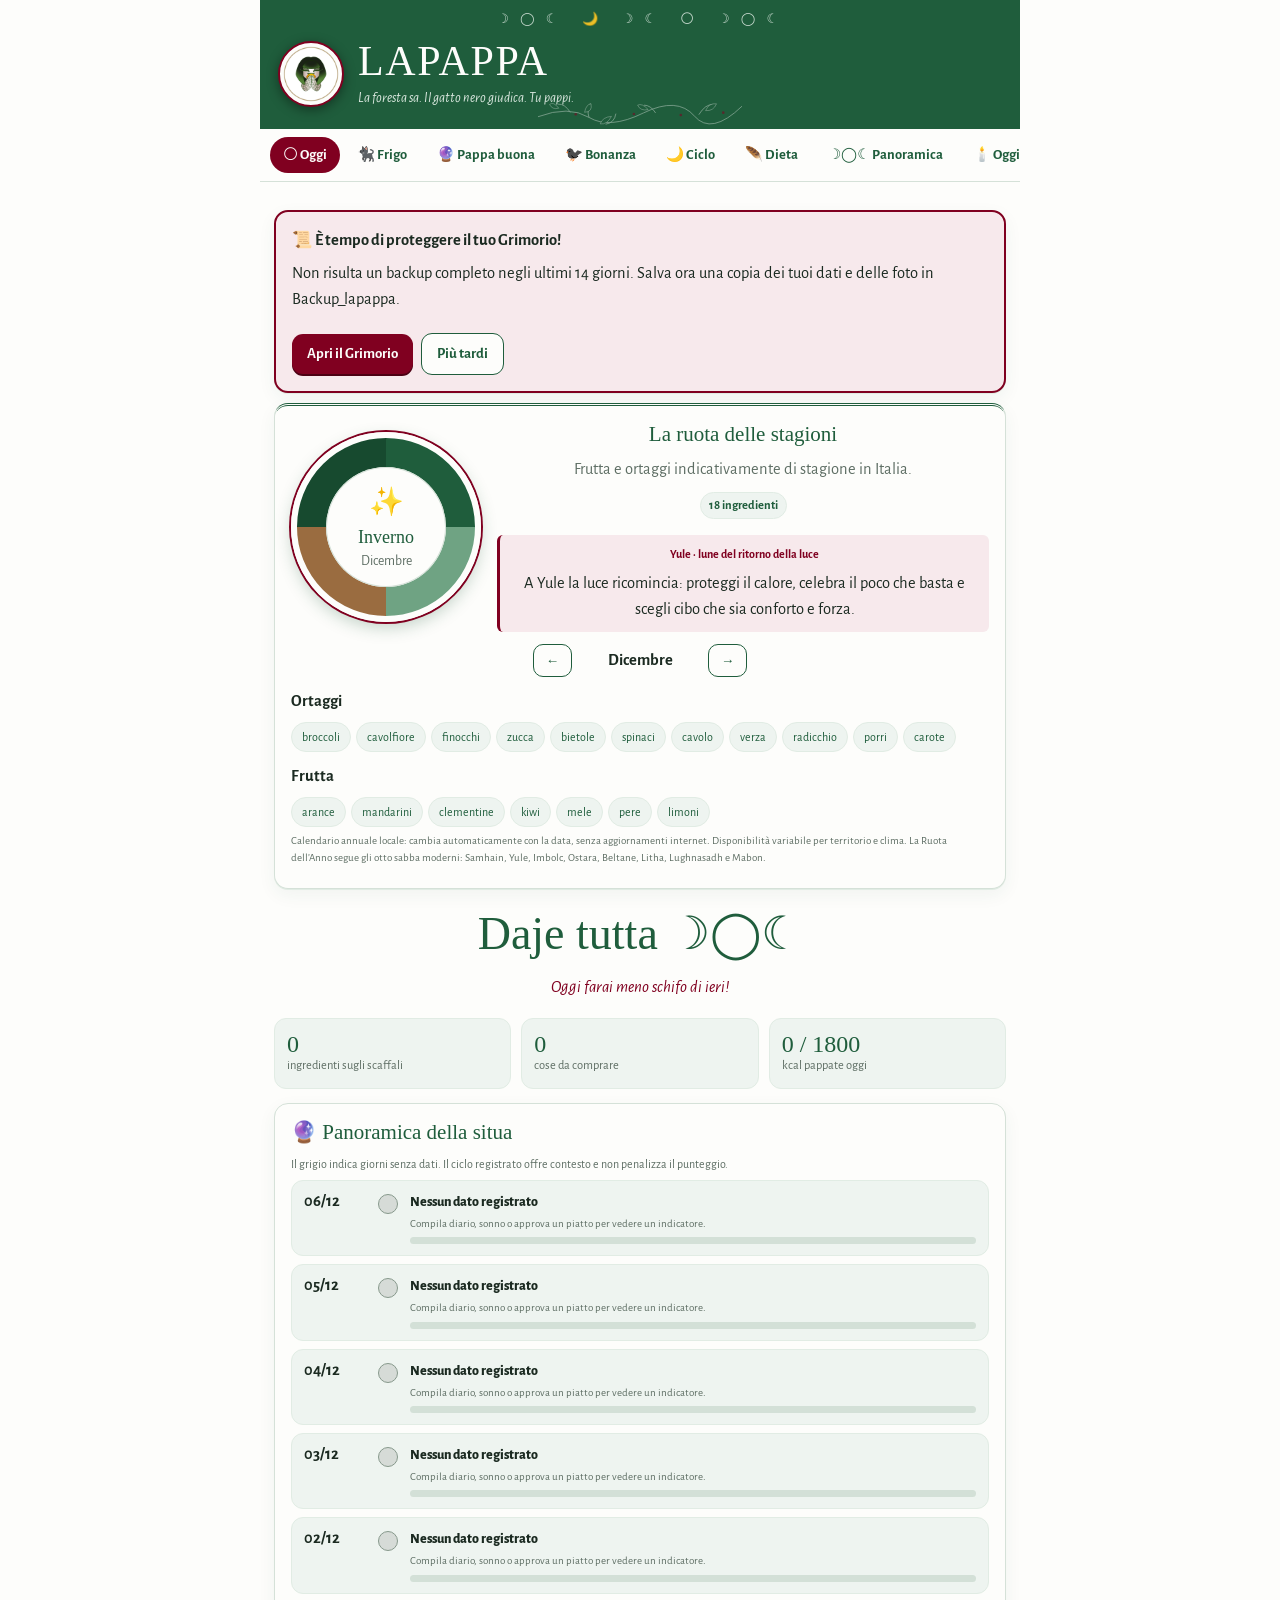
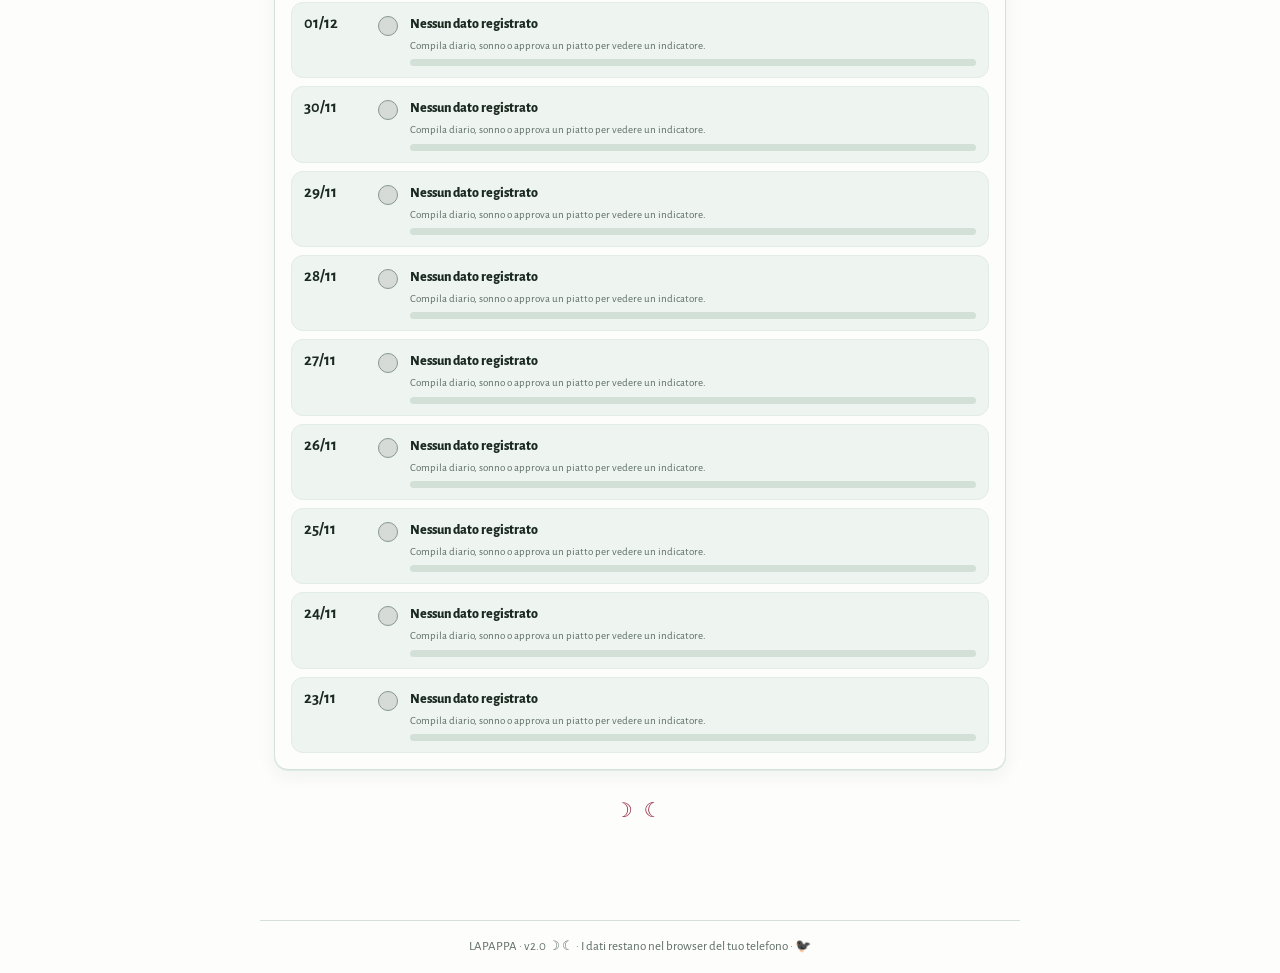
==== commit 0e9df1cf: "Add files via upload" ====
--- a/index.html
+++ b/index.html
@@ -1,12 +1,168 @@
-<!doctype html><html lang="it"><head><meta charset="utf-8"><meta name="viewport" content="width=device-width,initial-scale=1,viewport-fit=cover"><meta name="theme-color" content="#102c21"><meta name="description" content="Frigo, ricette, salute e spesa in un unico posto"><link rel="manifest" href="manifest.webmanifest"><link rel="icon" href="lapappa-logo-v122-192.png" type="image/png"><title>LAPAPPA · Gothic Witch Edition</title><link rel="stylesheet" href="gothic.css?v=13"><style>:root{font-family:system-ui,-apple-system,sans-serif;color:#18201c;background:#102c21}*{box-sizing:border-box}body{margin:0}header{background:#153c2d;color:white;padding:22px 18px 20px}header h1{margin:0;font-size:26px;letter-spacing:-.8px}header p{margin:5px 0 0;color:#c8e1d1;font-size:13px}.shell{max-width:740px;margin:auto}nav{display:flex;overflow:auto;background:#101a15;padding:7px;gap:5px;position:sticky;top:0;z-index:3}nav button{background:transparent;color:#cbd8cf;border:0;border-radius:10px;padding:11px 13px;white-space:nowrap;font-weight:650}nav button.active{background:#78cc8d;color:#101a15}main{padding:18px 14px 90px}section{display:none}section.active{display:block}.card{background:#fff;border:1px solid #e1e6e1;border-radius:17px;padding:18px;margin:0 0 14px;box-shadow:0 2px 8px #00000008}h2{font-size:22px;margin:0 0 12px}h3{margin:0 0 10px;font-size:16px}p{line-height:1.5}.muted,small{color:#626c65}label{display:block;font-size:13px;font-weight:650;margin:10px 0 5px}input,select,textarea{width:100%;font:inherit;border:1px solid #ccd6cf;border-radius:10px;padding:11px;background:white;color:#18201c}textarea{min-height:100px}button.action{background:#1d6842;color:white;border:0;border-radius:11px;padding:12px 15px;font:inherit;font-weight:700;margin:10px 7px 0 0}button.secondary{background:#e7f1e9;color:#16472c}button.danger{background:#f7e8e7;color:#8c2823}ul{list-style:none;padding:0}li{padding:11px 0;border-bottom:1px solid #e7ece8;display:flex;justify-content:space-between;gap:8px;align-items:center}li:last-child{border:0}.pill{font-size:12px;background:#e5f4e9;color:#235b38;padding:4px 7px;border-radius:8px}.grid{display:grid;grid-template-columns:1fr 1fr;gap:10px}.metric{background:#eaf3ec;border-radius:12px;padding:13px}.metric strong{display:block;font-size:22px}.metric small{display:block}.hint{background:#eef5ef;border-left:3px solid #368a51;padding:11px;border-radius:8px;font-size:13px}.inline{display:flex;gap:8px;align-items:center}.inline input{width:auto}footer{padding:15px;text-align:center;font-size:12px;color:#667168}@media(max-width:380px){.grid{grid-template-columns:1fr}}</style></head><body><div class="shell"><header><div class="brandwrap"><img src="lapappa-logo-v122.png" alt="Logo LAPAPPA" class="brand-logo"><div><h1>LAPAPPA</h1><p>La foresta sa. Tu scegli. La bonanza arriva.</p></div></div></header><nav id="nav"></nav><main>
-<section id="home"><div class="card" id="seasonalityHome"></div><h2>Daje Tutta 💀</h2><p class="muted" id="brandQuote">Oggi farai meno schifo di ieri!</p><div class="grid"><div class="metric"><strong id="numFridge">0</strong><small>Ingredienti nella dispensa</small></div><div class="metric"><strong id="numShop">0</strong><small>Voci nella spesa</small></div></div><div class="card"><h3>Panoramica della situa</h3><div id="wellbeingHome"></div></div></section>
-<section id="frigo"><h2>La tua dispensa</h2><div class="card"><h3>🧺 La pappa più magica nasce dagli ingredienti più vari!</h3><p class="muted">Segna gli ingredienti che ti piacciono e lascia che entrino nei tuoi piatti.</p><details id="marketGuide"><summary>Ingredienti che ti piacciono</summary><p>Tofu normale, seta e affumicato · miso · shiitake, wood ear e funghi freschi · udon e noodles · riso · latte di cocco · seitan · tortellini veg · affettati vegetali · cicoria · lattuga · zucca · cetrioli · avocado · Wasa · gallette · latte di soia al cioccolato/proteico · barbecue affumicata · soia · teriyaki · sriracha · maionese veg.</p><p class="muted">Puoi aggiungere anche pak choi, germogli, alghe nori, zenzero, tofu skin, daikon, soba e cavolo cinese.</p></details></div><div class="card"><label>Ingrediente</label><input id="foodName" placeholder="Es. tofu"><div class="grid"><div><label>Quantità</label><input id="foodQty" placeholder="Es. 400"></div><div><label>Unità</label><select id="foodUnit"><option>g</option><option>ml</option><option>pz</option></select></div></div><label>Scadenza (facoltativa)</label><input type="date" id="foodDate"><button class="action" onclick="addFood()">+ Aggiungi</button></div><div class="card pantry-card"><h3>Scaffali della dispensa</h3><ul id="foodList"></ul></div></section>
-<section id="ricette"><h2>PAPPA BUONA 🍲</h2></section>
-<section id="bonanza"><h2>📸 Storico della bonanza</h2><div class="card" id="bonanzaApp"></div></section>
+<!doctype html>
+<html lang="it">
+<head>
+<meta charset="utf-8">
+<meta name="viewport" content="width=device-width,initial-scale=1,viewport-fit=cover">
+<meta name="theme-color" content="#1F5D3C">
+<meta name="description" content="Frigo, ricette, panoramica e spesa in un unico calderone">
+<link rel="manifest" href="manifest.webmanifest">
+<link rel="icon" href="lapappa-logo-v122-192.png" type="image/png">
+<link rel="preconnect" href="https://fonts.googleapis.com">
+<link rel="preconnect" href="https://fonts.gstatic.com" crossorigin>
+<link href="https://fonts.googleapis.com/css2?family=Alegreya+Sans:wght@400;500;700;800&family=IM+Fell+English:ital@0;1&display=swap" rel="stylesheet">
+<title>LAPAPPA · Beccate sto piatto</title>
+<link rel="stylesheet" href="lapappa.css?v=22">
+</head>
+<body>
+<div class="shell">
+<header>
+  <div class="moonrow" aria-hidden="true">☽ ◯ ☾ &nbsp; 🌙 &nbsp; ☽𖦹☾ &nbsp; 🌕 &nbsp; ☽ ◯ ☾</div>
+  <div class="brandwrap">
+    <img src="lapappa-logo-v122.png" alt="Logo LAPAPPA" class="brand-logo">
+    <div><h1>LAPAPPA</h1><p>La foresta sa. Il gatto nero giudica. Tu pappi.</p></div>
+  </div>
+</header>
+<nav id="nav" aria-label="Sezioni"></nav>
+<main>
+
+<section id="home">
+  <div class="card" id="seasonalityHome"></div>
+  <h2 class="hero-title">Daje tutta ☽◯☾</h2>
+  <p class="muted" id="brandQuote">Oggi farai meno schifo di ieri!</p>
+  <div class="grid three">
+    <div class="metric"><strong id="numFridge">0</strong><small>ingredienti sugli scaffali</small></div>
+    <div class="metric"><strong id="numShop">0</strong><small>cose da comprare</small></div>
+    <div class="metric"><strong id="kcalToday">0</strong><small>kcal pappate oggi</small></div>
+  </div>
+  <div class="card"><h3>🔮 Panoramica della situa</h3><div id="wellbeingHome"></div></div>
+</section>
+
+<section id="frigo">
+  <h2>🐈‍⬛ La dispensa della strega</h2>
+  <div class="card">
+    <h3>🌿 La pappa più magica nasce dagli ingredienti più vari</h3>
+    <p class="muted">Metti sugli scaffali quello che hai: il generatore lo usa per primo.</p>
+    <details id="marketGuide"><summary>Ingredienti che ti piacciono</summary><p>Tofu normale, seta e affumicato · miso · shiitake, wood ear e funghi freschi · udon e noodles · riso · latte di cocco · seitan · tortellini veg · affettati vegetali · cicoria · lattuga · zucca · cetrioli · avocado · Wasa · gallette · latte di soia al cioccolato/proteico · barbecue affumicata · soia · teriyaki · sriracha · maionese veg.</p><p class="muted">Puoi aggiungere anche pak choi, germogli, alghe, zenzero, tofu skin, daikon, soba e cavolo cinese.</p></details>
+  </div>
+  <div class="card">
+    <label for="foodName">Ingrediente</label><input id="foodName" placeholder="Es. tofu" list="ingredientNames" autocomplete="off">
+    <datalist id="ingredientNames"></datalist>
+    <div class="grid"><div><label for="foodQty">Quantità</label><input id="foodQty" inputmode="decimal" placeholder="Es. 400"></div><div><label for="foodUnit">Unità</label><select id="foodUnit"><option>g</option><option>ml</option><option>pz</option></select></div></div>
+    <label for="foodDate">Scadenza (facoltativa)</label><input type="date" id="foodDate">
+    <button class="action" type="button" onclick="addFood()">+ Metti sullo scaffale</button>
+  </div>
+  <div class="cabinet">
+    <div class="cabinet-crown"><span class="cat" aria-hidden="true">🐈‍⬛</span><span class="crown-title">Scaffali della dispensa</span><span aria-hidden="true">🕯️</span></div>
+    <div id="foodList" class="cabinet-body"></div>
+    <div class="cabinet-foot"></div>
+  </div>
+  <dialog id="foodDialog" class="sheet">
+    <form method="dialog" id="foodEditForm">
+      <h3>🪶 Modifica ingrediente</h3>
+      <label for="editName">Ingrediente</label><input id="editName" list="ingredientNames" required>
+      <div class="grid"><div><label for="editQty">Quantità</label><input id="editQty" inputmode="decimal"></div><div><label for="editUnit">Unità</label><select id="editUnit"><option>g</option><option>ml</option><option>pz</option></select></div></div>
+      <label for="editDate">Scadenza</label><input type="date" id="editDate">
+      <div class="sheet-actions"><button class="action" value="save" type="submit">Salva modifiche</button><button class="action secondary" value="cancel" type="button" id="editCancel">Annulla</button></div>
+    </form>
+  </dialog>
+</section>
+
+<section id="ricette"><h2>🔮 Pappa buona</h2></section>
+
+<section id="bonanza"><h2>🐦‍⬛ Storico della bonanza</h2><div id="bonanzaApp"></div></section>
+
 <section id="ciclo"><h2>🌙 Calendario del ciclo</h2><div class="card" id="cicloApp"></div></section>
-<section id="dieta"><h2>La mia dieta</h2><div class="card"><label>Alimentazione</label><select id="dietType"><option>Vegana</option><option>Vegetariana</option><option>Onnivora</option></select><label>Obiettivo</label><select id="dietGoal"><option>Ricomposizione corporea</option><option>Mantenimento</option><option>Benessere e regolarità</option></select><label>Budget settimanale (€)</label><input type="number" min="0" id="dietBudget"><label>Pasti al giorno</label><input type="number" min="1" max="8" id="dietMeals"><label>Preferenze, intolleranze e cibi da evitare</label><textarea id="dietPrefs"></textarea><button class="action" onclick="saveDiet()">Salva impostazioni</button></div></section>
-<section id="salute"><h2>Salute</h2><div class="card"><p class="hint">Per ora registra solo i valori che desideri. Non pubblicare referti sensibili sul repository o su servizi esterni senza valutare la privacy. La lettura PDF automatica non è ancora disponibile.</p><label>Data dell'esame</label><input id="labDate" type="date"><label>Parametro</label><input id="labName" placeholder="Es. ferritina"><div class="grid"><div><label>Valore</label><input id="labValue" placeholder="Es. 35"></div><div><label>Unità</label><input id="labUnit" placeholder="Es. ng/mL"></div></div><label>Intervallo del laboratorio (facoltativo)</label><input id="labRange" placeholder="Es. 15–150"><button class="action" onclick="addLab()">Salva valore</button><ul id="labList"></ul></div></section>
-<section id="diario"><h2>Oggi mi sento...</h2><div class="card"><label>Data</label><input id="logDate" type="date"><label>Momento</label><select id="logTime"><option>Mattina</option><option>Pranzo</option><option>Pomeriggio</option><option>Sera</option></select><div class="grid"><div><label>Fame (1–10)</label><input id="logHunger" type="number" min="1" max="10" value="5"></div><div><label>Energia (1–10)</label><input id="logEnergy" type="number" min="1" max="10" value="5"></div><div><label>Gonfiore (1–10)</label><input id="logBloat" type="number" min="1" max="10" value="5"></div><div><label>Stress (1–10)</label><input id="logStress" type="number" min="1" max="10" value="5"></div></div><label>Glicemia misurata, mg/dL (facoltativa)</label><input id="logGlucose" type="number" min="0" placeholder="Solo se misurata"><button class="action" onclick="addLog()">Registra</button><ul id="logList"></ul></div><div class="card" id="sleepArea"><h3>🌙 Come hai dormito?</h3><label>Giorno del risveglio</label><input type="date" id="sleepDate"><label>Ore di sonno</label><input type="number" id="sleepHours" min="0" max="24" step="0.25" placeholder="Es. 7.5"><label>Qualità del sonno (1–5)</label><select id="sleepQuality"><option value="1">1 · Pessima</option><option value="2">2 · Scarsa</option><option value="3" selected>3 · Così così</option><option value="4">4 · Buona</option><option value="5">5 · Ottima</option></select><label>Descrizioni del sonno (puoi sceglierne più di una)</label><select id="sleepTags" multiple size="7"></select><p class="muted" style="font-size:12px">Da telefono tieni premuto o seleziona più voci dove supportato. Le descrizioni cambiano con il voto.</p><button class="action" id="sleepSave" type="button">Salva il sonno</button><div id="sleepHistory"></div></div></section>
+
+<section id="dieta">
+  <h2>🪶 La mia dieta</h2>
+  <div class="card">
+    <label for="dietType">Alimentazione</label><select id="dietType"><option>Vegana</option><option>Vegetariana</option><option>Onnivora</option></select>
+    <label for="dietGoal">Obiettivo</label><select id="dietGoal"><option>Ricomposizione corporea</option><option>Mantenimento</option><option>Benessere e regolarità</option></select>
+    <label for="dietBudget">Budget settimanale (€)</label><input type="number" min="0" id="dietBudget">
+    <label for="dietMeals">Pasti al giorno</label><select id="dietMeals"><option value="2">2 · pranzo e cena</option><option value="3">3 · colazione, pranzo e cena</option><option value="4">4 · con spuntino</option></select>
+    <label for="dietPrefs">Preferenze, intolleranze e cibi da evitare</label><textarea id="dietPrefs"></textarea>
+    <button class="action" type="button" onclick="saveDiet()">Salva impostazioni</button>
+  </div>
+  <div class="card kcal-card">
+    <h3>🕯️ Regolatore delle calorie</h3>
+    <p class="muted">Il generatore ridimensiona le porzioni per arrivare a questo totale giornaliero, diviso tra i pasti.</p>
+    <div class="kcal-dial"><output id="kcalOut">1800</output><span>kcal al giorno</span></div>
+    <input type="range" id="kcalRange" min="1200" max="3500" step="50" aria-label="Calorie giornaliere">
+    <div class="grid"><div><label for="kcalInput">Calorie esatte</label><input type="number" id="kcalInput" min="1000" max="4500" step="10"></div><div><label for="protKg">Proteine (g per kg)</label><input type="number" id="protKg" min="0.8" max="2.5" step="0.1"></div></div>
+    <div id="macroTargets" class="macro-targets"></div>
+    <details class="estimate"><summary>🔮 Calcola una stima (Mifflin-St Jeor)</summary>
+      <div class="grid"><div><label for="estSex">Sesso</label><select id="estSex"><option value="F">Femmina</option><option value="M">Maschio</option></select></div><div><label for="estAge">Età</label><input type="number" id="estAge" min="14" max="99"></div><div><label for="estWeight">Peso (kg)</label><input type="number" id="estWeight" min="30" max="250" step="0.1"></div><div><label for="estHeight">Altezza (cm)</label><input type="number" id="estHeight" min="120" max="220"></div></div>
+      <label for="estActivity">Attività</label><select id="estActivity"><option value="1.2">Sedentaria</option><option value="1.375">Leggera (1–3 allenamenti)</option><option value="1.55">Moderata (3–5 allenamenti)</option><option value="1.725">Alta (6–7 allenamenti)</option></select>
+      <p id="estResult" class="hint">Compila i campi per vedere la stima.</p>
+      <button class="action secondary" type="button" id="estApply">Usa questa stima</button>
+    </details>
+    <button class="action" type="button" id="kcalSave">Salva calorie</button>
+    <p class="muted fine">Stima orientativa: per obiettivi precisi conta il parere della tua nutrizionista.</p>
+  </div>
+</section>
+
+<section id="panoramica">
+  <h2>☽◯☾ Panoramica</h2>
+  <div id="panoramicaApp"></div>
+  <details class="card labs-card">
+    <summary><b>🧪 Valori degli esami</b> <small class="muted">(entrano anche nel PDF)</small></summary>
+    <p class="hint">Registra solo i valori che desideri. Non pubblicare referti sul repository GitHub.</p>
+    <label for="labDate">Data dell'esame</label><input id="labDate" type="date">
+    <label for="labName">Parametro</label><input id="labName" placeholder="Es. ferritina">
+    <div class="grid"><div><label for="labValue">Valore</label><input id="labValue" placeholder="Es. 35"></div><div><label for="labUnit">Unità</label><input id="labUnit" placeholder="Es. ng/mL"></div></div>
+    <label for="labRange">Intervallo del laboratorio (facoltativo)</label><input id="labRange" placeholder="Es. 15–150">
+    <button class="action" type="button" onclick="addLab()">Salva valore</button>
+    <ul id="labList"></ul>
+  </details>
+</section>
+
+<section id="diario">
+  <h2>🕯️ Oggi mi sento...</h2>
+  <div class="card">
+    <label for="logDate">Data</label><input id="logDate" type="date">
+    <label for="logTime">Momento</label><select id="logTime"><option>Mattina</option><option>Pranzo</option><option>Pomeriggio</option><option>Sera</option></select>
+    <div class="grid">
+      <div><label for="logHunger">Fame (1–10)</label><input id="logHunger" type="number" min="1" max="10" value="5"></div>
+      <div><label for="logEnergy">Energia (1–10)</label><input id="logEnergy" type="number" min="1" max="10" value="5"></div>
+      <div><label for="logBloat">Gonfiore (1–10)</label><input id="logBloat" type="number" min="1" max="10" value="5"></div>
+      <div><label for="logStress">Stress (1–10)</label><input id="logStress" type="number" min="1" max="10" value="5"></div>
+      <div><label for="logMood">Umore (1–10)</label><input id="logMood" type="number" min="1" max="10" value="6"></div>
+    </div>
+    <label for="logGlucose">Glicemia misurata, mg/dL (facoltativa)</label><input id="logGlucose" type="number" min="0" placeholder="Solo se misurata">
+    <button class="action" type="button" onclick="addLog()">Registra</button>
+    <ul id="logList"></ul>
+  </div>
+  <div class="card" id="sleepArea"><h3>🌙 Come hai dormito?</h3><label for="sleepDate">Giorno del risveglio</label><input type="date" id="sleepDate"><label for="sleepHours">Ore di sonno</label><input type="number" id="sleepHours" min="0" max="24" step="0.25" placeholder="Es. 7.5"><label for="sleepQuality">Qualità del sonno (1–5)</label><select id="sleepQuality"><option value="1">1 · Pessima</option><option value="2">2 · Scarsa</option><option value="3" selected>3 · Così così</option><option value="4">4 · Buona</option><option value="5">5 · Ottima</option></select><label for="sleepTags">Descrizioni del sonno (puoi sceglierne più di una)</label><select id="sleepTags" multiple size="7"></select><p class="muted fine">Da telefono tieni premuto o seleziona più voci dove supportato. Le descrizioni cambiano con il voto.</p><button class="action" id="sleepSave" type="button">Salva il sonno</button><div id="sleepHistory"></div></div>
+</section>
+
+<section id="spesa">
+  <h2>🍵 Lista della spesa</h2>
+  <div class="card">
+    <label for="shopName">Prodotto da comprare</label><input id="shopName" placeholder="Es. lenticchie rosse" list="priceNames" autocomplete="off"><datalist id="priceNames"></datalist>
+    <div class="grid"><div><label for="shopQty">Quantità</label><input id="shopQty" placeholder="Es. 500 g"></div><div><label for="shopPrice">Prezzo (€)</label><input id="shopPrice" type="number" min="0" step="0.01" inputmode="decimal" placeholder="Es. 1.49"></div></div>
+    <button class="action" type="button" onclick="addShop()">+ Aggiungi</button>
+  </div>
+  <div class="card cassa">
+    <h3>🧉 Il conto della strega</h3>
+    <div id="shopTotals"></div>
+  </div>
+  <div class="card"><ul id="shopList"></ul></div>
+</section>
+
 <section id="grimorio"><h2>📜 Il Grimorio</h2><div class="card" id="grimorioApp"></div></section>
-<section id="spesa"><h2>Lista della spesa</h2><div class="card"><label>Prodotto da comprare</label><input id="shopName" placeholder="Es. lenticchie rosse"><label>Quantità</label><input id="shopQty" placeholder="Es. 500 g"><button class="action" onclick="addShop()">+ Aggiungi</button><ul id="shopList"></ul></div></section>
-</main><footer>LAPAPPA · v1.2.4 Logo Originale · I dati restano nel browser del dispositivo · 🐦‍⬛</footer></div><script src="app.js?v=121"></script><script src="sleep.js?v=121"></script><script src="cycle.js?v=121"></script><script src="seasonality.js?v=121"></script><script src="recipes800.js?v=121"></script><script src="recipes_market.js?v=121"></script><script src="calendar.js?v=121"></script><script src="bonanza.js?v=121"></script><script src="wellbeing.js?v=121"></script><script src="grimorio.js?v=13"></script></body></html>
+
+</main>
+<footer>LAPAPPA · v2.0 ☽𖦹☾ · I dati restano nel browser del tuo telefono · 🐦‍⬛</footer>
+</div>
+<script src="app.js?v=22"></script>
+<script src="ricette.js?v=22"></script>
+<script src="sleep.js?v=22"></script>
+<script src="cycle.js?v=22"></script>
+<script src="seasonality.js?v=22"></script>
+<script src="calendar.js?v=22"></script>
+<script src="bonanza.js?v=22"></script>
+<script src="wellbeing.js?v=22"></script>
+<script src="panoramica.js?v=22"></script>
+<script src="grimorio.js?v=22"></script>
+</body>
+</html>
--- a/lapappa.css
+++ b/lapappa.css
@@ -0,0 +1,263 @@
+/* LAPAPPA v2.0 · Strega della foresta, versione chiara.
+   Palette 60/30/10: carta rgb(253,253,251) · bosco rgb(31,93,60) · vino rgb(128,0,32). Il legno della dispensa è l'unica eccezione decorativa. */
+:root{
+ --paper:#FDFDFB;--forest:#1F5D3C;--wine:#800020;
+ --ink:#1B2A21;--muted:#5E6E64;--line:#D5E1D8;--leaf:#EEF4F0;--leaf2:#E1ECE4;--wine-soft:#F7E9EC;--forest-deep:#174A2F;
+ --wood-1:#9A6C40;--wood-2:#7A512F;--wood-3:#5B3A20;--wood-4:#3B2615;
+ --head:"IM Fell English",Georgia,"Times New Roman",serif;--body:"Alegreya Sans",system-ui,-apple-system,"Segoe UI",sans-serif;
+ color-scheme:light;
+}
+*{box-sizing:border-box}
+html{background:var(--paper);scroll-padding-top:env(safe-area-inset-top,0px)}
+body{margin:0;background:var(--paper);color:var(--ink);font-family:var(--body);font-size:16.5px;line-height:1.5;-webkit-text-size-adjust:100%}
+.shell{max-width:760px;margin:auto;min-height:100vh;background:var(--paper)}
+img{max-width:100%}
+.sr-only{position:absolute!important;width:1px;height:1px;padding:0;margin:-1px;overflow:hidden;clip:rect(0,0,0,0);white-space:nowrap;border:0}
+
+/* Intestazione */
+header{background:var(--forest);color:var(--paper);padding:calc(10px + env(safe-area-inset-top,0px)) 18px 20px;position:relative;overflow:hidden}
+header::after{content:"";position:absolute;left:0;right:0;bottom:-2px;height:34px;background:url('bramble.svg') center/600px 100% repeat-x;opacity:.55;pointer-events:none}
+.moonrow{font-size:13px;letter-spacing:.35em;text-align:center;color:#D9E7DE;opacity:.9;white-space:nowrap;overflow:hidden}
+.brandwrap{display:flex;align-items:center;gap:14px;margin-top:10px;position:relative;z-index:1}
+.brand-logo{width:66px;height:66px;object-fit:contain;filter:drop-shadow(0 3px 6px #0006);background:var(--paper);border-radius:50%;padding:3px;border:2px solid var(--wine)}
+header h1{margin:0;font-family:var(--head);font-weight:400;font-size:clamp(30px,7vw,42px);line-height:1;letter-spacing:.04em}
+header p{margin:6px 0 0;color:#D9E7DE;font-size:14px;font-style:italic}
+
+/* Navigazione */
+nav{display:flex;gap:4px;overflow-x:auto;background:var(--paper);padding:8px 10px;position:sticky;top:0;z-index:5;border-bottom:1px solid var(--line);scrollbar-width:none;padding-top:calc(8px + env(safe-area-inset-top,0px))}
+nav::-webkit-scrollbar{display:none}
+nav button{flex:0 0 auto;background:transparent;border:0;border-radius:999px;padding:9px 13px;font:600 14.5px var(--body);color:var(--forest);white-space:nowrap;cursor:pointer}
+nav button.active{background:var(--wine);color:var(--paper)}
+main{padding:18px 14px 90px}
+main>section{display:none}main>section.active{display:block}
+main>section::after{content:"☽𖦹☾";display:block;text-align:center;color:var(--wine);font-size:20px;letter-spacing:.2em;margin:26px 0 4px;opacity:.85}
+
+/* Tipografia */
+h2{font-family:var(--head);font-weight:400;font-size:clamp(28px,6.5vw,36px);color:var(--forest);margin:4px 0 14px;line-height:1.1}
+h3{font-family:var(--head);font-weight:400;font-size:21px;color:var(--forest);margin:0 0 10px;line-height:1.2}
+h4{margin:18px 0 8px;color:var(--forest)}
+p{line-height:1.55;margin:.5em 0}
+.muted,small{color:var(--muted)}
+.fine{font-size:13px}
+.minicap{font-size:12.5px;color:var(--muted)}
+
+/* Card e griglie */
+.card{background:var(--paper);border:1px solid var(--line);border-radius:14px;padding:16px;margin:0 0 14px;box-shadow:0 1px 0 var(--leaf2),0 6px 18px rgba(31,93,60,.06)}
+.grid{display:grid;grid-template-columns:1fr 1fr;gap:10px}
+.grid.three{grid-template-columns:repeat(3,minmax(0,1fr))}
+.grid.five{grid-template-columns:repeat(5,minmax(0,1fr));gap:6px}
+.metric{background:var(--leaf);border-radius:12px;padding:12px;border:1px solid var(--leaf2)}
+.metric strong{display:block;font-family:var(--head);font-weight:400;font-size:24px;color:var(--forest);line-height:1.1}
+.metric small{display:block;font-size:12.5px}
+
+/* Form */
+label{display:block;font-size:14px;font-weight:700;margin:12px 0 5px;color:var(--ink)}
+input,select,textarea{width:100%;font:inherit;font-size:16px;border:1px solid #BFD0C4;border-radius:10px;padding:10px 11px;background:#fff;color:var(--ink)}
+textarea{min-height:96px}
+input:focus,select:focus,textarea:focus,button:focus-visible,summary:focus-visible,label.action:focus-within{outline:2.5px solid var(--wine);outline-offset:2px}
+input[type=checkbox]{width:20px;height:20px;accent-color:var(--wine);margin:0;flex:0 0 auto}
+input[type=range]{accent-color:var(--wine);padding:0;border:0;background:transparent}
+.check{display:inline-flex;align-items:center;gap:8px;font-weight:600;margin:6px 14px 6px 0;cursor:pointer}
+.inline{display:flex;gap:9px;align-items:center;margin:0;font-weight:500}
+.inline input{width:auto}
+details>summary{cursor:pointer;color:var(--forest);font-weight:700}
+
+/* Bottoni */
+button.action,label.action{display:inline-flex;align-items:center;justify-content:center;gap:6px;background:var(--wine);color:var(--paper);border:0;border-radius:11px;padding:11px 15px;font:700 15px var(--body);margin:12px 8px 0 0;cursor:pointer;box-shadow:0 2px 0 #4D0013}
+button.action.secondary,label.action.secondary{background:var(--paper);color:var(--forest);border:1.5px solid var(--forest);box-shadow:none}
+button.action.danger{background:var(--paper);color:var(--wine);border:1.5px solid #D9A9B4;box-shadow:none}
+.action.mini{padding:7px 11px;margin:0;font-size:14px;border-radius:9px}
+button:disabled{opacity:.45}
+.pill{display:inline-block;font-size:12.5px;background:var(--leaf);color:var(--forest);padding:3px 8px;border-radius:999px;border:1px solid var(--leaf2);font-weight:700}
+.pill.wine{background:var(--wine-soft);color:var(--wine);border-color:#E8C6CE}
+.hint,.inline-note{background:var(--leaf);border-left:3px solid var(--forest);padding:10px 12px;border-radius:8px;font-size:14px}
+ul{list-style:none;padding:0;margin:8px 0 0}
+li{padding:10px 0;border-bottom:1px solid var(--line);display:flex;justify-content:space-between;gap:8px;align-items:center}
+li:last-child{border-bottom:0}
+ul.plain li,.mealbody li{display:list-item;border:0;padding:2px 0}
+
+/* Home */
+.hero-title{text-align:center;font-size:clamp(34px,8vw,46px);margin-top:20px}
+#brandQuote{text-align:center;font-style:italic;font-size:17px;color:var(--wine);margin:0 0 18px}
+#home>.grid{margin-bottom:14px}
+#seasonalityHome{border-top:3px double var(--forest)}
+.season-wheel{background:conic-gradient(#1F5D3C 0 90deg,#6FA383 90deg 180deg,#9A6C40 180deg 270deg,#174A2F 270deg 360deg)!important;border:6px solid var(--paper)!important;box-shadow:0 0 0 2px var(--wine),0 6px 16px rgba(31,93,60,.25)!important}
+.season-core{background:var(--paper)!important;color:var(--forest)!important;box-shadow:inset 0 0 0 1px var(--line)!important}
+.season-core strong{font-family:var(--head);font-weight:400;font-size:18px;text-transform:capitalize}
+.season-chip{background:var(--leaf)!important;color:var(--forest)!important;border:1px solid var(--leaf2)!important}
+.season-months button{background:var(--paper)!important;color:var(--forest)!important;border:1.5px solid var(--forest)!important}
+.season-quote{background:var(--wine-soft)!important;border-left:3px solid var(--wine)!important}
+.season-meta{color:var(--wine)!important;text-transform:none!important;letter-spacing:0!important;font-weight:700}
+#seasonCount{display:inline-block}
+#wellbeingHome .well-item{background:var(--leaf)!important;color:var(--ink)!important;border:1px solid var(--leaf2)!important}
+#wellbeingHome .well-meta{color:var(--muted)!important}
+#wellbeingHome .well-meter{background:#D3E0D7!important}
+#wellbeingHome .well-meter span{background:var(--forest)!important}
+
+/* ───── La dispensa: armadio antico in legno, 3 barattoli per ripiano ───── */
+.cabinet{position:relative;margin:26px 0 14px;border-radius:16px 16px 6px 6px;padding:0 12px 12px;background:
+ repeating-linear-gradient(90deg,transparent 0 3px,rgba(59,38,21,.18) 3px 4px,transparent 4px 11px),
+ linear-gradient(90deg,var(--wood-3),var(--wood-2) 8%,var(--wood-1) 50%,var(--wood-2) 92%,var(--wood-3));
+ box-shadow:0 10px 24px rgba(59,38,21,.35),inset 0 0 0 2px rgba(0,0,0,.15)}
+.cabinet-crown{position:relative;display:flex;align-items:center;justify-content:space-between;gap:8px;margin:0 -12px;padding:16px 18px 14px;border-radius:16px 16px 0 0;background:
+ linear-gradient(180deg,#B08051 0%,var(--wood-1) 30%,var(--wood-2) 70%,var(--wood-3) 100%);border-bottom:4px solid var(--wood-4);box-shadow:inset 0 2px 0 rgba(255,232,200,.35)}
+.cabinet-crown::before{content:"";position:absolute;left:12px;right:12px;top:6px;height:3px;border-radius:3px;background:rgba(59,38,21,.35)}
+.crown-title{font-family:var(--head);font-size:20px;color:var(--paper);text-shadow:0 1px 2px rgba(0,0,0,.5);text-align:center;flex:1}
+.cabinet-crown .cat{position:absolute;left:14px;top:-26px;font-size:32px;filter:drop-shadow(0 2px 2px rgba(0,0,0,.35))}
+.cabinet-crown>span:last-child{font-size:20px}
+.cabinet-body{background:
+ repeating-linear-gradient(180deg,transparent 0 14px,rgba(0,0,0,.06) 14px 15px),
+ linear-gradient(90deg,#2E1D10,#4A301B 12%,#523520 50%,#4A301B 88%,#2E1D10);
+ padding:4px 8px 2px;border-radius:2px;box-shadow:inset 0 6px 10px rgba(0,0,0,.45),inset 0 -2px 6px rgba(0,0,0,.3);min-height:120px}
+.cabinet-foot{height:16px;margin:0 -12px -12px;border-radius:0 0 6px 6px;background:linear-gradient(180deg,var(--wood-2),var(--wood-4))}
+.shelf{padding-top:16px}
+.shelf-items{display:grid;grid-template-columns:repeat(3,minmax(0,1fr));gap:8px;align-items:end;padding:0 2px}
+.plank{height:17px;margin:0 -8px;border-radius:2px;background:
+ repeating-linear-gradient(1deg,transparent 0 2px,rgba(40,25,14,.35) 2px 3px,transparent 3px 7px),
+ linear-gradient(180deg,#B38552 0%,var(--wood-1) 35%,var(--wood-2) 75%,var(--wood-4) 100%);
+ border-bottom:4px solid #2A1A0D;box-shadow:0 6px 8px rgba(0,0,0,.45),inset 0 2px 0 rgba(255,230,195,.45)}
+.jar{position:relative;background:var(--paper);border:1.5px solid var(--forest);border-radius:12px 12px 6px 6px;padding:13px 7px 7px;min-height:96px;display:flex;flex-direction:column;gap:3px;text-align:center;box-shadow:0 3px 0 rgba(0,0,0,.25)}
+.jar::before{content:"";position:absolute;left:14%;right:14%;top:-7px;height:9px;border-radius:5px 5px 2px 2px;background:var(--wine);box-shadow:inset 0 2px 0 rgba(255,255,255,.25)}
+.jar-name{font-size:14px;line-height:1.15;color:var(--forest);overflow-wrap:anywhere;hyphens:auto}
+.jar-qty{align-self:center;font-size:12px;font-weight:700;background:var(--leaf);color:var(--forest);border-radius:999px;padding:1px 7px}
+.jar-date{font-size:11px;color:var(--muted);line-height:1.2}
+.jar.expiring{border-color:var(--wine);background:var(--wine-soft)}
+.jar.expiring .jar-date{color:var(--wine);font-weight:700}
+.jar-actions{display:flex;justify-content:center;gap:5px;margin-top:auto;padding-top:4px}
+.jar-btn{width:32px;height:30px;border-radius:8px;border:1px solid var(--line);background:#fff;color:var(--forest);font-size:16px;line-height:1;cursor:pointer}
+.jar-btn.del{color:var(--wine)}
+.shelf-empty{color:#F1E3CC;text-align:center;padding:26px 10px;margin:0;font-style:italic}
+@media(min-width:620px){.jar-name{font-size:15.5px}.jar{min-height:110px}}
+
+/* Dialog modifica */
+dialog.sheet{border:0;border-radius:18px;padding:18px;width:min(520px,calc(100vw - 24px));background:var(--paper);color:var(--ink);box-shadow:0 20px 50px rgba(0,0,0,.35)}
+dialog.sheet::backdrop{background:rgba(23,74,47,.45)}
+dialog.sheet form{margin:0}
+.sheet-actions{display:flex;flex-wrap:wrap}
+
+/* PAPPA BUONA */
+.cal-head{display:flex;justify-content:space-between;align-items:center;gap:10px}
+.cal-head select{width:auto}
+.weeknav{display:flex;align-items:center;gap:6px;margin:8px 0 4px}
+.weekbar{display:flex;gap:5px;overflow-x:auto;padding:4px 0;flex:1}
+.daytab{flex:1;min-width:46px;border:1px solid var(--line);background:var(--paper);border-radius:12px;padding:8px 3px;font:700 13.5px var(--body);color:var(--forest);cursor:pointer}
+.daytab small{color:inherit}
+.daytab.today{border-color:var(--forest)}
+.daytab.on{background:var(--forest);color:var(--paper);border-color:var(--forest)}
+.calendar-actions{display:flex;flex-wrap:wrap}
+.dayblock{margin-top:16px;padding-top:6px;border-top:1px dashed var(--line)}
+.dayhead{text-transform:capitalize;margin:8px 0;display:flex;align-items:center;gap:8px;flex-wrap:wrap}
+.mealcard{border:1px solid var(--line);border-radius:14px;margin:9px 0;overflow:hidden;background:var(--paper)}
+.mealcard.eaten{border-color:var(--forest);background:linear-gradient(90deg,var(--leaf),var(--paper) 40%)}
+.mealcard summary{list-style:none;padding:12px;display:flex;justify-content:space-between;gap:8px;align-items:center;color:var(--ink);font-weight:400}
+.mealcard summary::-webkit-details-marker{display:none}
+.mealhead{display:flex;align-items:center;gap:11px}
+.meal-sticker{width:40px;height:40px;flex:0 0 40px;border-radius:12px;background:var(--leaf);border:1px solid var(--leaf2);display:flex;align-items:center;justify-content:center;font-size:21px}
+.mealtext b{color:var(--forest);font-size:16px}
+.kcal-line{font-size:12.5px}
+.fe{color:var(--wine);font-weight:800}
+.mealbody{padding:2px 14px 12px;font-size:15px;border-top:1px solid var(--line)}
+.mealbody ul{list-style:disc;padding-left:20px}
+.mealfoot{display:flex;align-items:center;justify-content:space-between;gap:8px;padding:0 12px 11px;flex-wrap:wrap}
+.check.eat{margin:0;padding:6px 10px;border-radius:999px;background:var(--leaf);color:var(--forest)}
+.missing{color:var(--wine);font-size:13px}
+.sauce-note{background:var(--wine-soft);border-left:3px solid var(--wine);padding:10px 12px;border-radius:8px;margin:10px 0;font-size:14px}
+.macro-chips{display:flex;flex-wrap:wrap;gap:5px;margin:10px 0}
+.chip{font-size:12.5px;font-weight:700;padding:3px 8px;border-radius:999px;background:var(--leaf);color:var(--forest)}
+.chip.kcal{background:var(--forest);color:var(--paper)}
+.daypanel{background:var(--leaf);border-radius:12px;padding:8px 12px;margin:10px 0 4px}
+.daypanel summary{font-weight:500;font-size:14.5px;color:var(--ink);padding:4px 0}
+.vits{display:flex;flex-wrap:wrap;gap:2px 8px}
+.tbar{display:grid;grid-template-columns:86px 1fr auto;gap:8px;align-items:center;margin:7px 0;font-size:13.5px}
+.tlabel{font-weight:700;color:var(--forest)}
+.ttrack{height:9px;background:#D3E0D7;border-radius:9px;overflow:hidden}
+.ttrack span{display:block;height:100%;background:var(--forest);border-radius:9px}
+.ttrack span.over{background:var(--wine)}
+.tval{font-weight:700;white-space:nowrap}
+.scoreRow{display:flex;gap:16px;align-items:center}
+.scoreBig{font-family:var(--head);font-weight:400;font-size:48px;color:var(--forest);white-space:nowrap}
+.scoreBig small{font-size:18px}
+.qualityTrack{height:10px;background:#D3E0D7;border-radius:10px;overflow:hidden;margin:12px 0}
+.qualityTrack>div{height:100%;background:var(--forest)}
+.qualityChecks li{font-size:14px;display:block;padding:5px 0}
+.extra-quote{font-weight:700;color:var(--wine)!important}
+
+/* Dieta */
+.kcal-dial{display:flex;align-items:baseline;gap:8px;justify-content:center;margin:8px 0}
+.kcal-dial output{font-family:var(--head);font-size:52px;color:var(--wine);line-height:1}
+.kcal-dial span{color:var(--muted);font-weight:700}
+.macro-row{display:grid;grid-template-columns:repeat(4,minmax(0,1fr));gap:6px;margin-top:12px}
+.macro-row span{background:var(--leaf);border-radius:10px;padding:8px 6px;text-align:center;font-size:13px;color:var(--muted)}
+.macro-row b{display:block;font-size:17px;color:var(--forest)}
+.estimate{margin:14px 0 4px;padding:10px 12px;border:1px dashed var(--forest);border-radius:12px}
+
+/* Storico della bonanza */
+.bactions{display:flex;gap:6px;flex-wrap:wrap}
+.bweek{display:grid;grid-template-columns:repeat(7,minmax(0,1fr));gap:5px;margin:12px 0 0}
+.bday{border:1px solid var(--line);border-radius:11px;background:var(--paper);padding:8px 2px;font:700 12.5px var(--body);color:var(--forest);min-width:0;cursor:pointer;text-transform:capitalize}
+.bday small{color:inherit}
+.bday.active{background:var(--forest);color:var(--paper)}
+.bdate{text-transform:capitalize;margin-top:18px}
+.calc-head{display:flex;gap:14px;align-items:center}
+.calc-big strong{display:block;font-family:var(--head);font-weight:400;font-size:46px;color:var(--wine);line-height:1}
+.calc-big small{font-weight:700}
+.calc-note{margin:0;font-size:14.5px}
+.brecord.pending{opacity:.85;border-style:dashed}
+.brow{display:flex;justify-content:space-between;gap:10px;align-items:flex-start}
+.brow strong{color:var(--forest)}
+.bmini{color:var(--muted);font-size:13px;margin:4px 0}
+.bphoto{width:100%;max-height:340px;object-fit:cover;border-radius:12px;background:var(--leaf);margin-top:8px}
+.photo-empty{border:1.5px dashed var(--line);border-radius:12px;padding:18px;text-align:center;color:var(--muted);font-size:14px;margin-top:8px}
+.photo-actions{display:flex;align-items:center;gap:8px;flex-wrap:wrap}
+label.action.cam{font-size:15.5px}
+.manual{margin:6px 0}
+.pending-title{font-family:var(--head);font-weight:400;font-size:19px}
+.empty{padding:6px 2px}
+
+/* Panoramica */
+.pano-controls{display:grid;gap:10px}
+.seg{display:grid;grid-template-columns:repeat(3,1fr);background:var(--leaf);border-radius:12px;padding:4px;gap:4px}
+.seg button{border:0;background:transparent;border-radius:9px;padding:9px;font:700 14.5px var(--body);color:var(--forest);cursor:pointer}
+.seg button.on{background:var(--forest);color:var(--paper)}
+.pano-nav{display:flex;gap:8px;align-items:center}
+.pano-nav input{flex:1}
+.linechart{width:100%;height:auto;display:block}
+.legend{display:flex;flex-wrap:wrap;gap:6px 14px;font-size:13px;margin-top:4px}
+.legend i{display:inline-block;width:14px;height:4px;border-radius:2px;margin-right:6px;vertical-align:middle}
+.chart-empty{padding:30px 10px;text-align:center;color:var(--muted);background:var(--leaf);border-radius:12px;font-size:14px}
+.share-card{border:1.5px solid var(--wine)}
+.checks{display:flex;flex-direction:column;margin-top:6px}
+.labs-card summary{padding:2px 0}
+
+/* Spesa */
+.shop-item.done label span{text-decoration:line-through;opacity:.55}
+.price-box{display:flex;align-items:center;gap:6px}
+.price-box input{width:86px;padding:7px 8px;font-size:15px;text-align:right}
+.cassa .metric strong{font-size:21px}
+.budget{margin-top:12px}
+.budget-bar{height:10px;background:#D3E0D7;border-radius:10px;overflow:hidden}
+.budget-bar span{display:block;height:100%;background:var(--forest)}
+.budget-bar span.over{background:var(--wine)}
+
+/* Ciclo, sonno, grimorio: moduli invariati, solo ricolorati */
+.cycle-day{background:var(--leaf)!important;color:var(--ink)}
+.cycle-day.bleeding{background:var(--forest)!important;color:var(--paper)!important}
+#grimorioApp .grim-status{background:var(--leaf)!important;border:1px solid var(--line)!important;color:var(--ink)!important}
+#grimorioApp details{background:var(--paper)!important;border:1px solid var(--line)!important}
+#grimorioApp .grim-review{background:var(--wine-soft)!important;border:1px solid #E8C6CE!important}
+#grimReminder{border:2px solid var(--wine)!important;background:var(--wine-soft)!important;color:var(--ink)!important}
+#sleepHistory p{border-bottom-color:var(--line)!important}
+
+footer{padding:16px 16px calc(16px + env(safe-area-inset-bottom,0px));text-align:center;font-size:13px;color:var(--muted);border-top:1px solid var(--line)}
+
+@media(max-width:420px){
+ main{padding:14px 10px 80px}.card{padding:13px}
+ .grid.three{gap:6px}.metric{padding:9px}.metric strong{font-size:19px}
+ .grid.five{grid-template-columns:repeat(3,minmax(0,1fr))}
+ .cabinet{padding:0 8px 10px}.cabinet-crown,.cabinet-foot{margin-left:-8px;margin-right:-8px}
+ .cabinet-body{padding:4px 5px 2px}.plank{margin:0 -5px}
+ .shelf-items{gap:6px}.jar{padding:12px 5px 6px}.jar-name{font-size:13px}.jar-btn{width:28px;height:28px}
+ .tbar{grid-template-columns:72px 1fr auto;font-size:12.5px}
+ .macro-row{grid-template-columns:repeat(2,minmax(0,1fr))}
+}
+@media(prefers-reduced-motion:reduce){*{scroll-behavior:auto!important;transition:none!important;animation:none!important}}
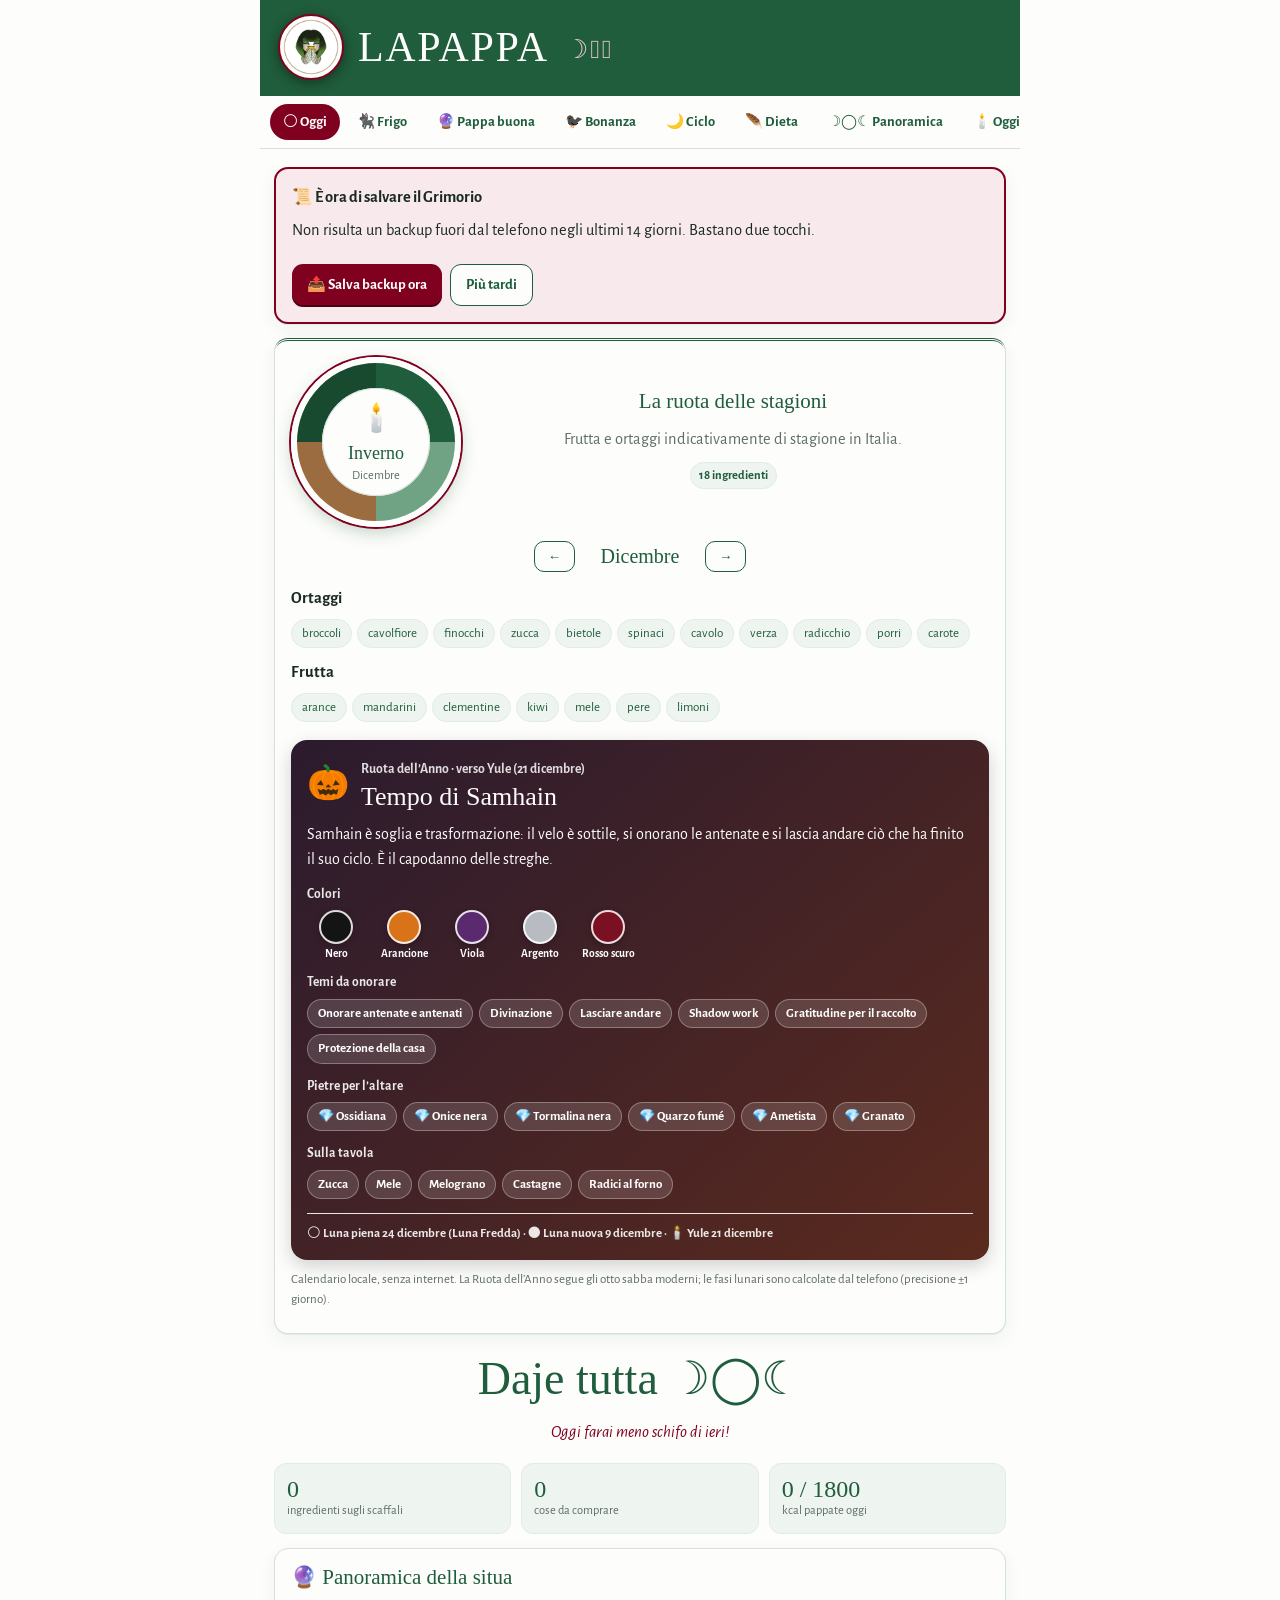
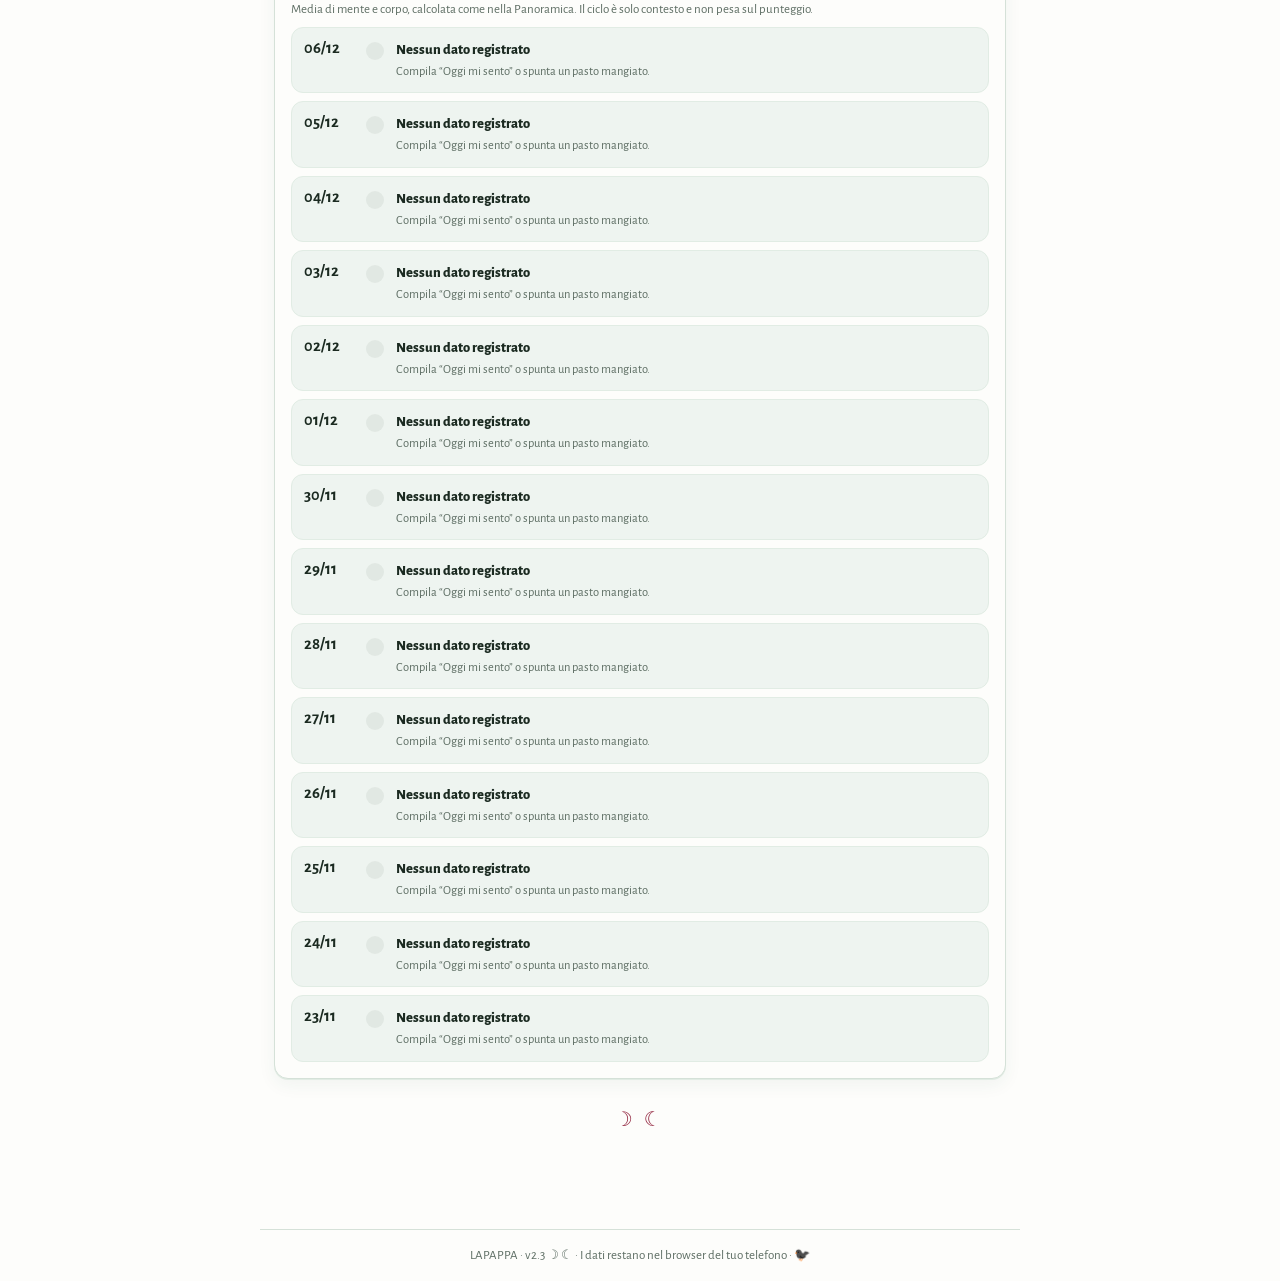
==== commit 4963a5f8: "Add files via upload" ====
--- a/index.html
+++ b/index.html
@@ -11,15 +11,14 @@
 <link rel="preconnect" href="https://fonts.gstatic.com" crossorigin>
 <link href="https://fonts.googleapis.com/css2?family=Alegreya+Sans:wght@400;500;700;800&family=IM+Fell+English:ital@0;1&display=swap" rel="stylesheet">
 <title>LAPAPPA · Beccate sto piatto</title>
-<link rel="stylesheet" href="lapappa.css?v=22">
+<link rel="stylesheet" href="lapappa.css?v=23">
 </head>
 <body>
 <div class="shell">
 <header>
-  <div class="moonrow" aria-hidden="true">☽ ◯ ☾ &nbsp; 🌙 &nbsp; ☽𖦹☾ &nbsp; 🌕 &nbsp; ☽ ◯ ☾</div>
   <div class="brandwrap">
     <img src="lapappa-logo-v122.png" alt="Logo LAPAPPA" class="brand-logo">
-    <div><h1>LAPAPPA</h1><p>La foresta sa. Il gatto nero giudica. Tu pappi.</p></div>
+    <h1>LAPAPPA <span class="moon-mark" aria-hidden="true"><span>☽</span><span>𖦹</span><span>☾</span></span></h1>
   </div>
 </header>
 <nav id="nav" aria-label="Sezioni"></nav>
@@ -45,8 +44,8 @@
     <details id="marketGuide"><summary>Ingredienti che ti piacciono</summary><p>Tofu normale, seta e affumicato · miso · shiitake, wood ear e funghi freschi · udon e noodles · riso · latte di cocco · seitan · tortellini veg · affettati vegetali · cicoria · lattuga · zucca · cetrioli · avocado · Wasa · gallette · latte di soia al cioccolato/proteico · barbecue affumicata · soia · teriyaki · sriracha · maionese veg.</p><p class="muted">Puoi aggiungere anche pak choi, germogli, alghe, zenzero, tofu skin, daikon, soba e cavolo cinese.</p></details>
   </div>
   <div class="card">
-    <label for="foodName">Ingrediente</label><input id="foodName" placeholder="Es. tofu" list="ingredientNames" autocomplete="off">
-    <datalist id="ingredientNames"></datalist>
+    <label for="foodName">Ingrediente</label><input id="foodName" placeholder="Cerca: tofu, ceci, spinaci…">
+    <div id="foodInfo"></div>
     <div class="grid"><div><label for="foodQty">Quantità</label><input id="foodQty" inputmode="decimal" placeholder="Es. 400"></div><div><label for="foodUnit">Unità</label><select id="foodUnit"><option>g</option><option>ml</option><option>pz</option></select></div></div>
     <label for="foodDate">Scadenza (facoltativa)</label><input type="date" id="foodDate">
     <button class="action" type="button" onclick="addFood()">+ Metti sullo scaffale</button>
@@ -59,7 +58,7 @@
   <dialog id="foodDialog" class="sheet">
     <form method="dialog" id="foodEditForm">
       <h3>🪶 Modifica ingrediente</h3>
-      <label for="editName">Ingrediente</label><input id="editName" list="ingredientNames" required>
+      <label for="editName">Ingrediente</label><input id="editName" placeholder="Cerca alimento…">
       <div class="grid"><div><label for="editQty">Quantità</label><input id="editQty" inputmode="decimal"></div><div><label for="editUnit">Unità</label><select id="editUnit"><option>g</option><option>ml</option><option>pz</option></select></div></div>
       <label for="editDate">Scadenza</label><input type="date" id="editDate">
       <div class="sheet-actions"><button class="action" value="save" type="submit">Salva modifiche</button><button class="action secondary" value="cancel" type="button" id="editCancel">Annulla</button></div>
@@ -120,7 +119,7 @@
   <h2>🕯️ Oggi mi sento...</h2>
   <div class="card">
     <label for="logDate">Data</label><input id="logDate" type="date">
-    <label for="logTime">Momento</label><select id="logTime"><option>Mattina</option><option>Pranzo</option><option>Pomeriggio</option><option>Sera</option></select>
+    <label for="logClock">Ora</label><input id="logClock" type="time">
     <div class="grid">
       <div><label for="logHunger">Fame (1–10)</label><input id="logHunger" type="number" min="1" max="10" value="5"></div>
       <div><label for="logEnergy">Energia (1–10)</label><input id="logEnergy" type="number" min="1" max="10" value="5"></div>
@@ -128,6 +127,8 @@
       <div><label for="logStress">Stress (1–10)</label><input id="logStress" type="number" min="1" max="10" value="5"></div>
       <div><label for="logMood">Umore (1–10)</label><input id="logMood" type="number" min="1" max="10" value="6"></div>
     </div>
+    <label>Emozioni che senti adesso <small>(anche più di una)</small></label>
+    <div id="logEmotions" class="emotions"></div>
     <label for="logGlucose">Glicemia misurata, mg/dL (facoltativa)</label><input id="logGlucose" type="number" min="0" placeholder="Solo se misurata">
     <button class="action" type="button" onclick="addLog()">Registra</button>
     <ul id="logList"></ul>
@@ -152,17 +153,17 @@
 <section id="grimorio"><h2>📜 Il Grimorio</h2><div class="card" id="grimorioApp"></div></section>
 
 </main>
-<footer>LAPAPPA · v2.0 ☽𖦹☾ · I dati restano nel browser del tuo telefono · 🐦‍⬛</footer>
+<footer>LAPAPPA · v2.3 ☽𖦹☾ · I dati restano nel browser del tuo telefono · 🐦‍⬛</footer>
 </div>
-<script src="app.js?v=22"></script>
-<script src="ricette.js?v=22"></script>
-<script src="sleep.js?v=22"></script>
-<script src="cycle.js?v=22"></script>
-<script src="seasonality.js?v=22"></script>
-<script src="calendar.js?v=22"></script>
-<script src="bonanza.js?v=22"></script>
-<script src="wellbeing.js?v=22"></script>
-<script src="panoramica.js?v=22"></script>
-<script src="grimorio.js?v=22"></script>
+<script src="ricette.js?v=23"></script>
+<script src="app.js?v=23"></script>
+<script src="sleep.js?v=23"></script>
+<script src="cycle.js?v=23"></script>
+<script src="seasonality.js?v=23"></script>
+<script src="calendar.js?v=23"></script>
+<script src="bonanza.js?v=23"></script>
+<script src="wellbeing.js?v=23"></script>
+<script src="panoramica.js?v=23"></script>
+<script src="grimorio.js?v=23"></script>
 </body>
 </html>
--- a/lapappa.css
+++ b/lapappa.css
@@ -15,10 +15,9 @@
 .sr-only{position:absolute!important;width:1px;height:1px;padding:0;margin:-1px;overflow:hidden;clip:rect(0,0,0,0);white-space:nowrap;border:0}
 
 /* Intestazione */
-header{background:var(--forest);color:var(--paper);padding:calc(10px + env(safe-area-inset-top,0px)) 18px 20px;position:relative;overflow:hidden}
-header::after{content:"";position:absolute;left:0;right:0;bottom:-2px;height:34px;background:url('bramble.svg') center/600px 100% repeat-x;opacity:.55;pointer-events:none}
+header{background:var(--forest);color:var(--paper);padding:calc(14px + env(safe-area-inset-top,0px)) 18px 16px;position:relative;overflow:hidden}
 .moonrow{font-size:13px;letter-spacing:.35em;text-align:center;color:#D9E7DE;opacity:.9;white-space:nowrap;overflow:hidden}
-.brandwrap{display:flex;align-items:center;gap:14px;margin-top:10px;position:relative;z-index:1}
+.brandwrap{display:flex;align-items:center;gap:14px;margin-top:0;position:relative;z-index:1}
 .brand-logo{width:66px;height:66px;object-fit:contain;filter:drop-shadow(0 3px 6px #0006);background:var(--paper);border-radius:50%;padding:3px;border:2px solid var(--wine)}
 header h1{margin:0;font-family:var(--head);font-weight:400;font-size:clamp(30px,7vw,42px);line-height:1;letter-spacing:.04em}
 header p{margin:6px 0 0;color:#D9E7DE;font-size:14px;font-style:italic}
@@ -261,3 +260,71 @@
  .macro-row{grid-template-columns:repeat(2,minmax(0,1fr))}
 }
 @media(prefers-reduced-motion:reduce){*{scroll-behavior:auto!important;transition:none!important;animation:none!important}}
+
+/* ───── v2.3 ───── */
+.moon-mark{font-size:.62em;letter-spacing:.08em;margin-left:.25em;color:#E9C9D1;vertical-align:.12em;white-space:nowrap}
+/* tendina ingredienti */
+.combo{position:relative}
+.combo-list{position:absolute;z-index:20;left:0;right:0;top:calc(100% + 4px);margin:0;max-height:300px;overflow-y:auto;background:#fff;border:1.5px solid var(--forest);border-radius:12px;box-shadow:0 12px 28px rgba(23,74,47,.22);padding:4px}
+.combo-list li{display:flex;justify-content:space-between;align-items:center;gap:8px;padding:9px 10px;border:0;border-radius:9px;cursor:pointer}
+.combo-list li.on,.combo-list li:hover{background:var(--leaf)}
+.combo-main{display:flex;flex-direction:column;min-width:0}.combo-main small{font-size:12px}
+.combo-kcal{white-space:nowrap;font-size:12.5px;color:var(--muted)}
+.combo-tag{font-size:11.5px;font-weight:700;color:var(--forest);background:var(--leaf2);border-radius:999px;padding:1px 6px}
+.combo-empty{color:var(--muted);font-size:14px;cursor:default!important}
+#foodInfo .macro-chips{margin:8px 0 0}
+.jar-fe{position:absolute;top:6px;right:6px;font-size:10.5px;font-weight:800;color:var(--wine);background:var(--wine-soft);border-radius:999px;padding:0 5px}
+.jar.unlinked{border-style:dashed;border-color:var(--wine)}
+/* editor ingredienti */
+.ing-editor{margin:8px 0}
+.ing-row{display:grid;grid-template-columns:minmax(0,1fr) 72px 62px 32px;gap:6px;align-items:center;margin:6px 0}
+.ing-row input,.ing-row select{padding:8px;font-size:15px}
+.ing-row .jar-btn{height:36px;width:32px}
+.ing-editor .add-ing{margin-top:4px}
+dialog.sheet{max-height:88vh;overflow-y:auto}
+.mealfoot{gap:6px}
+/* storico: pasti più verdi e leggibili */
+#brecords .brecord{background:#E7F1EA;border:1px solid #B9D3C1;box-shadow:none}
+#brecords .brecord.pending{background:#F1F6F2;border:1.5px dashed #9CC0A6}
+#brecords .brecord .chip{background:#FDFDFB}
+#brecords .brecord .chip.kcal{background:var(--forest)}
+#brecords .photo-empty{background:#F4F8F5;border-color:#B9D3C1}
+/* emozioni */
+.emotions{display:grid;gap:10px}
+.emo-group small{display:block;font-weight:700;margin-bottom:4px}
+.emo-chips{display:flex;flex-wrap:wrap;gap:6px}
+.emo{border:1.5px solid var(--line);background:#fff;border-radius:999px;padding:6px 11px;font:600 14px var(--body);color:var(--ink);cursor:pointer}
+.emo.pos[aria-pressed="true"]{background:var(--forest);border-color:var(--forest);color:var(--paper)}
+.emo.neg[aria-pressed="true"]{background:var(--wine);border-color:var(--wine);color:var(--paper)}
+.emo.neu[aria-pressed="true"]{background:#5E6E64;border-color:#5E6E64;color:var(--paper)}
+/* ruota e sabba */
+.season-side{flex:1;min-width:200px;text-align:center;display:flex;flex-direction:column;align-items:center}
+.sabbat{margin-top:18px;border-radius:16px;padding:16px;box-shadow:0 6px 18px rgba(0,0,0,.18)}
+.sabbat-head{display:flex;gap:12px;align-items:center}
+.sabbat-icon{font-size:34px;line-height:1}
+.sabbat-head small{font-weight:700;opacity:.85;color:inherit}
+.sabbat h3{color:inherit!important;margin:0;font-size:26px}
+.sabbat-phrase{font-size:16px;line-height:1.55;margin:10px 0 4px}
+.sabbat-sec{margin-top:12px}.sabbat-sec>b{display:block;font-size:13.5px;margin-bottom:6px;opacity:.9}
+.swatches{display:flex;flex-wrap:wrap;gap:10px}
+.swatch{display:flex;flex-direction:column;align-items:center;gap:3px;font-size:11.5px;font-weight:700;width:58px;text-align:center;line-height:1.15}
+.swatch i{width:34px;height:34px;border-radius:50%;border:2.5px solid rgba(255,255,255,.85);box-shadow:0 2px 6px rgba(0,0,0,.25)}
+.sabbat:not(.dark) .swatch i{border-color:#fff}
+.sabbat-chips{display:flex;flex-wrap:wrap;gap:6px}
+.sabbat-chips span{border-radius:999px;padding:4px 10px;font-size:13px;font-weight:600;background:rgba(255,255,255,.72);color:#1B2A21}
+.sabbat.dark .sabbat-chips span{background:rgba(255,255,255,.14);color:#FDFDFB;border:1px solid rgba(255,255,255,.3)}
+.sabbat-next{margin:14px 0 0;font-size:13px;font-weight:600;opacity:.9;border-top:1px solid currentColor;padding-top:10px}
+@media(max-width:420px){.ing-row{grid-template-columns:minmax(0,1fr) 62px 56px 30px;gap:4px}.swatch{width:52px}}
+.season-layout{display:flex;align-items:center;justify-content:center;gap:16px;flex-wrap:wrap;text-align:center}
+.season-wheel{width:170px;aspect-ratio:1;border-radius:50%;display:flex;align-items:center;justify-content:center;margin-inline:auto}
+.season-core{width:108px;height:108px;display:flex;flex-direction:column;align-items:center;justify-content:center;border-radius:50%;text-align:center}
+.season-core small{font-size:12.5px}
+.season-foods{display:flex;gap:5px;flex-wrap:wrap;margin-top:8px}
+.season-chip{border-radius:999px;padding:4px 10px;font-size:13px}
+.season-months{display:flex;gap:10px;align-items:center;justify-content:center;margin:14px 0}
+.season-months button{padding:7px 13px;border-radius:10px;font-weight:700;cursor:pointer}
+.season-months strong{min-width:110px;text-align:center;font-family:var(--head);font-weight:400;font-size:20px;color:var(--forest)}
+.ing-row{position:relative}.ing-row .combo{position:static}
+.ing-row .combo-list{left:0;right:0}
+.combo-list li{flex-wrap:wrap;row-gap:2px}
+[hidden]{display:none!important}
